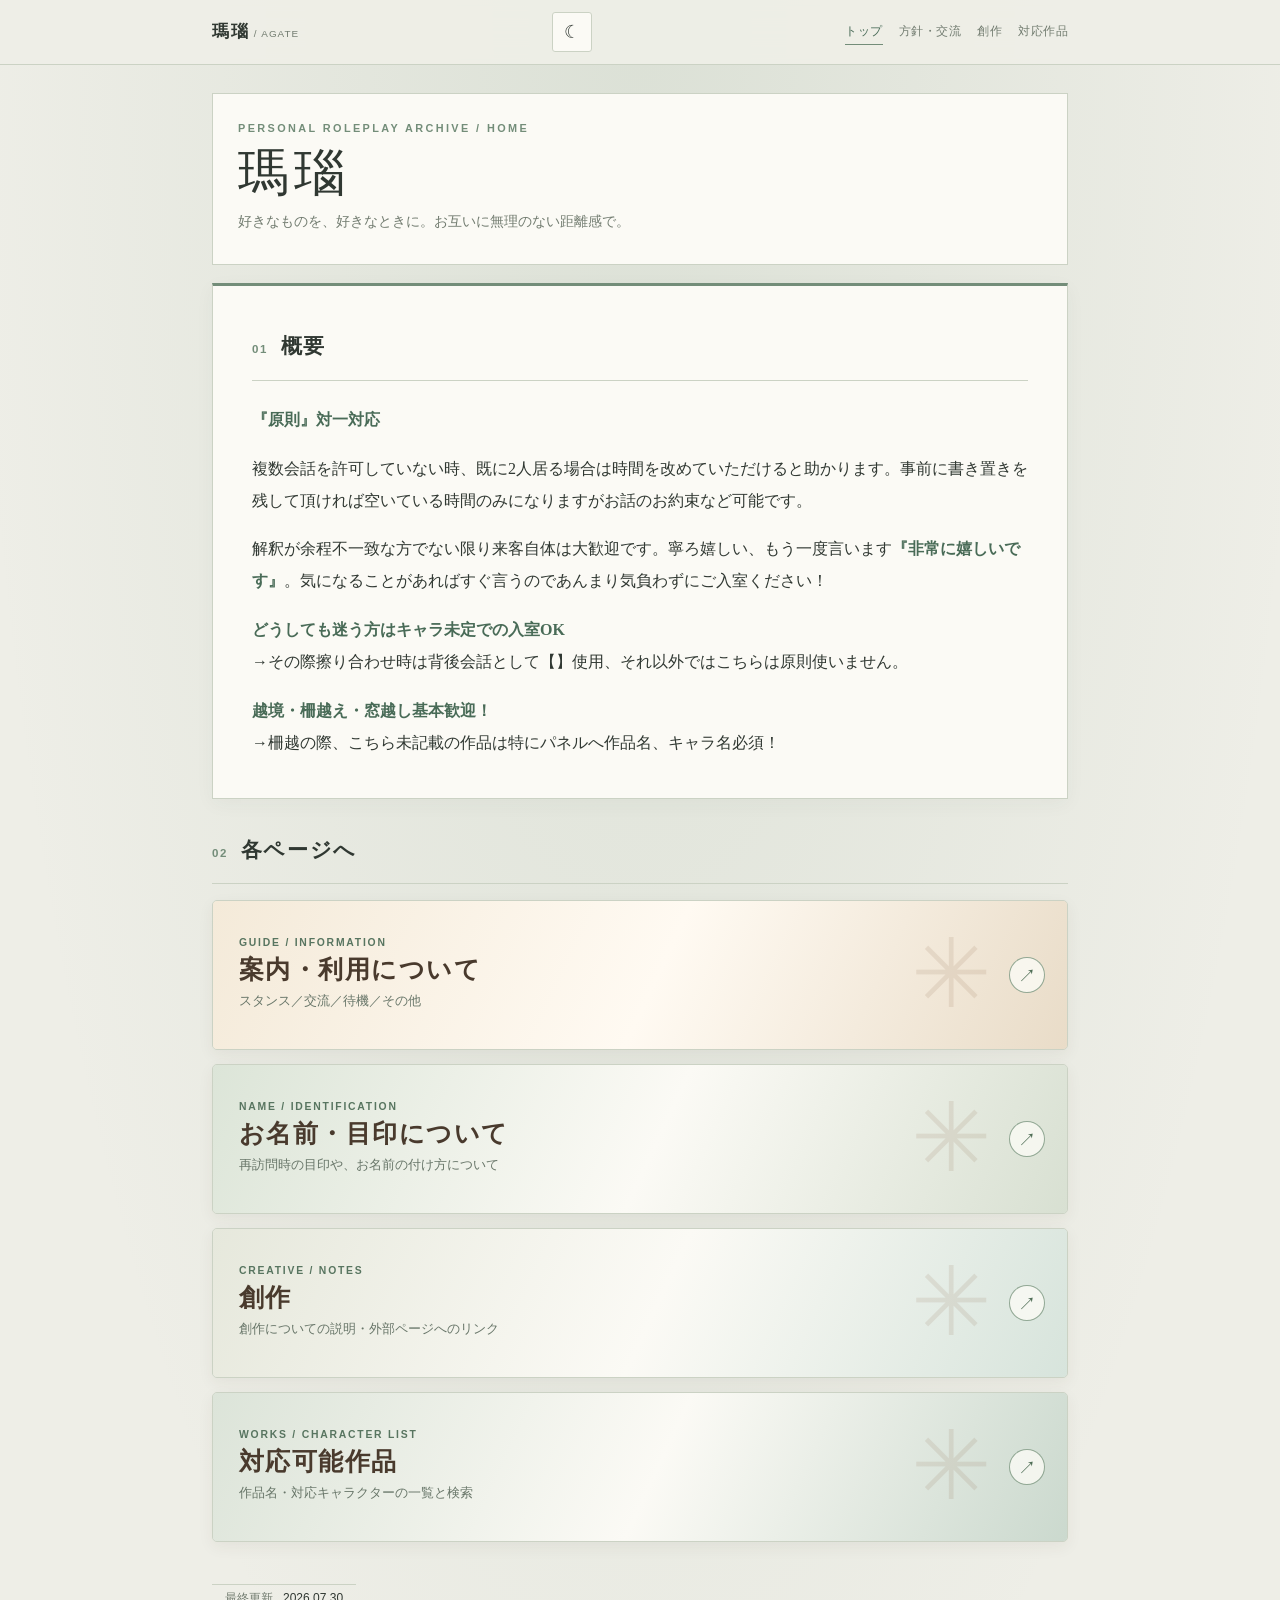
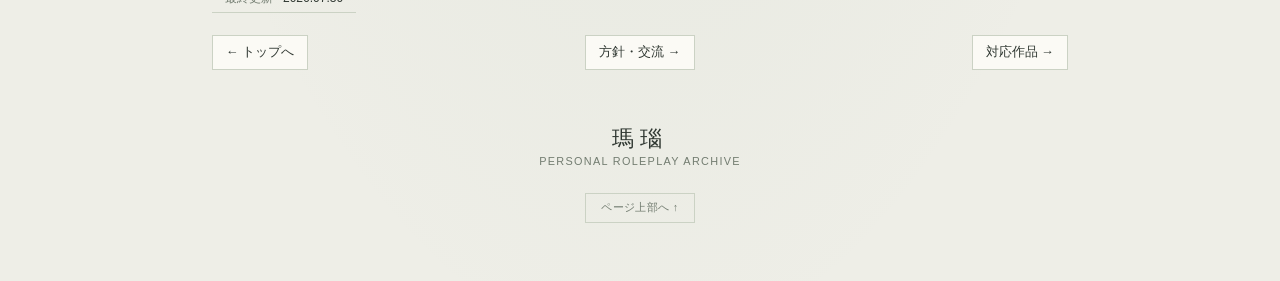
==== index.html @ eca24bc1 "Add files via upload" ====
<!doctype html>
<html lang="ja"><head><meta charset="utf-8"><meta name="viewport" content="width=device-width, initial-scale=1">
<meta name="theme-color" content="#f0eee6"><meta name="description" content="瑪瑙｜なりきり・交流案内">
<title>瑪瑙 / AGATE</title><link rel="stylesheet" href="style.css"></head>
<body><header class="site-header"><div class="header-inner">
<a class="brand" href="index.html">瑪瑙<span> / AGATE</span></a>
<div class="header-actions"><button class="menu-toggle" id="menuToggle" aria-expanded="false" aria-controls="siteNav">目次 ☰</button><button class="theme-toggle" id="themeToggle" aria-label="ダークモードに切り替え">☾</button></div>
<nav id="siteNav" class="site-nav" aria-label="サイト内目次"><a href="index.html" aria-current="page">トップ</a><a href="guide.html">方針・交流</a><a href="creative.html">創作</a><a href="works.html">対応作品</a></nav></div></header>
<main id="top"><div class="page-intro"><div class="page-kicker">PERSONAL ROLEPLAY ARCHIVE / HOME</div><h1>瑪瑙</h1><p>好きなものを、好きなときに。お互いに無理のない距離感で。</p></div>
<section class="content-section intro-card" id="about">
<div class="section-heading"><span class="section-no">01</span><h2>概要</h2></div>
<p><strong>『原則』対一対応</strong></p>
<p>複数会話を許可していない時、既に2人居る場合は時間を改めていただけると助かります。事前に書き置きを残して頂ければ空いている時間のみになりますがお話のお約束など可能です。</p>
<p>解釈が余程不一致な方でない限り来客自体は大歓迎です。寧ろ嬉しい、もう一度言います<strong>『非常に嬉しいです』</strong>。気になることがあればすぐ言うのであんまり気負わずにご入室ください！</p>
<p><strong>どうしても迷う方はキャラ未定での入室OK</strong><br/>→その際擦り合わせ時は背後会話として【】使用、それ以外ではこちらは原則使いません。</p>
<p><strong>越境・柵越え・窓越し基本歓迎！</strong><br/>→柵越の際、こちら未記載の作品は特にパネルへ作品名、キャラ名必須！</p>
</section><section class="banner-section" aria-labelledby="page-entries-title">
<div class="banner-section-heading"><span class="section-no">02</span><h2 id="page-entries-title">各ページへ</h2></div>
<div class="banner-grid">
<a class="page-banner banner-guide" href="guide.html"><span class="banner-copy"><span class="banner-kicker">GUIDE / INFORMATION</span><span class="banner-title">案内・利用について</span><span class="banner-description">スタンス／交流／待機／その他</span></span><span class="banner-arrow" aria-hidden="true">↗</span></a>
<a class="page-banner banner-name" href="guide.html#name-mark"><span class="banner-copy"><span class="banner-kicker">NAME / IDENTIFICATION</span><span class="banner-title">お名前・目印について</span><span class="banner-description">再訪問時の目印や、お名前の付け方について</span></span><span class="banner-arrow" aria-hidden="true">↗</span></a>
<a class="page-banner banner-creative" href="creative.html"><span class="banner-copy"><span class="banner-kicker">CREATIVE / NOTES</span><span class="banner-title">創作</span><span class="banner-description">創作についての説明・外部ページへのリンク</span></span><span class="banner-arrow" aria-hidden="true">↗</span></a>
<a class="page-banner banner-works" href="works.html"><span class="banner-copy"><span class="banner-kicker">WORKS / CHARACTER LIST</span><span class="banner-title">対応可能作品</span><span class="banner-description">作品名・対応キャラクターの一覧と検索</span></span><span class="banner-arrow" aria-hidden="true">↗</span></a>
</div>

</section>
<div class="meta-row home-updated"><span class="meta-label">最終更新</span><time datetime="2026-07-30" id="updatedDate">2026.07.30</time></div>
<div class="page-links"><a href="index.html">← トップへ</a><a href="guide.html">方針・交流 →</a><a href="works.html">対応作品 →</a></div>
<footer class="site-footer"><p class="footer-title">瑪瑙</p><p>PERSONAL ROLEPLAY ARCHIVE</p><a href="#top" class="back-top">ページ上部へ ↑</a></footer></main>
<button id="floatingTop" class="floating-top" aria-label="ページ上部へ戻る">↑</button><script src="script.js"></script></body></html>
---- style.css ----
/* 瑪瑙 / AGATE｜瑪瑙の縞模様をイメージしたセージグリーンと乳白色 */
 :root {
  color-scheme: light;
  --paper: #eeeee7;
  --surface: #fbfaf5;
  --surface-alt: #e2e6dc;
  --ink: #303832;
  --muted: #727c70;
  --line: #cbd2c4;
  --soft: #dce3d7;
  --accent: #738d79;
  --accent-strong: #496b57;
  --field-bg: #fffef9;
  --quote-bg: #e9ede4;
  --header-bg: rgba(238, 238, 231, .94);
  --shadow: 0 12px 34px rgba(56, 76, 59, .10);
  --max: 900px;
}
:root[data-theme="dark"] {
  color-scheme: dark;
  --paper: #202823;
  --surface: #29332c;
  --surface-alt: #344138;
  --ink: #edf0e8;
  --muted: #b5c1b2;
  --line: #4b5b4d;
  --soft: #39493b;
  --accent: #a8c1a8;
  --accent-strong: #c6dec5;
  --field-bg: #252f28;
  --quote-bg: #303d32;
  --header-bg: rgba(32, 40, 35, .95);
  --shadow: 0 12px 34px rgba(0, 0, 0, .25);
}
* { box-sizing: border-box; }
html { scroll-behavior: smooth; scroll-padding-top: 86px; }
body {
  margin: 0; color: var(--ink); background:
    radial-gradient(ellipse at 50% 0%, rgba(135, 164, 137, .18), transparent 42rem),
    var(--paper);
  font-family: "Yu Mincho", "Hiragino Mincho ProN", "Noto Serif JP", serif;
  line-height: 2; overflow-wrap: anywhere;
  transition: background-color .25s ease, color .25s ease;
}
a { color: inherit; }
::selection { background: var(--soft); color: var(--ink); }
.site-header {
  position: sticky; top: 0; z-index: 10;
  background: var(--header-bg); border-bottom: 1px solid var(--line);
  backdrop-filter: blur(14px);
}
.header-inner {
  max-width: var(--max); margin: 0 auto; padding: 12px 22px;
  display: flex; align-items: center; justify-content: space-between; gap: 16px;
}
.brand { font-family: -apple-system, BlinkMacSystemFont, "Yu Gothic", sans-serif; font-size: 1.05rem; font-weight: 800; text-decoration: none; letter-spacing: .12em; white-space: nowrap; }
.brand span { color: var(--muted); font-size: .62rem; font-weight: 500; letter-spacing: .1em; }
.header-actions { display: flex; align-items: center; gap: 8px; }
.menu-toggle, .theme-toggle {
  border: 1px solid var(--line); background: var(--surface); color: var(--ink);
  padding: 7px 11px; border-radius: 3px; font: 500 .85rem -apple-system, BlinkMacSystemFont, "Yu Gothic", sans-serif; cursor: pointer;
}
.theme-toggle { width: 40px; height: 40px; font-size: 1.15rem; }
.menu-toggle { display: none; }
.site-nav { display: flex; align-items: center; flex-wrap: wrap; gap: 4px 16px; }
.site-nav a { font: 500 .75rem -apple-system, BlinkMacSystemFont, "Yu Gothic", sans-serif; color: var(--muted); text-decoration: none; letter-spacing: .04em; padding: 4px 0; border-bottom: 1px solid transparent; }
.site-nav a:hover, .text-link:hover { color: var(--accent-strong); border-color: var(--accent); }
main { max-width: var(--max); margin: 0 auto; padding: 0 22px; }
.hero {
  position: relative; text-align: center; padding: 76px 26px 58px; margin: 20px 0 28px;
  border: 1px solid var(--line); background: radial-gradient(ellipse at 88% 20%, rgba(173, 198, 171, .22), transparent 32%), radial-gradient(ellipse at 92% 22%, transparent 0 18%, rgba(127, 157, 130, .10) 18.3% 18.8%, transparent 19.1% 24%, rgba(127, 157, 130, .08) 24.3% 24.8%, transparent 25.1%), var(--surface);
  box-shadow: var(--shadow);
}
.hero::before, .hero::after { content: "✳"; position: absolute; color: var(--accent); font-size: 1.1rem; opacity: .75; }
.hero::before { top: 17px; left: 19px; }
.hero::after { right: 19px; bottom: 16px; }
.hero-kicker { color: var(--accent); font: 600 .65rem -apple-system, BlinkMacSystemFont, sans-serif; letter-spacing: .27em; }
h1 { margin: 14px 0 2px; font-size: clamp(3.5rem, 13vw, 6rem); line-height: 1.2; font-weight: 500; letter-spacing: .24em; padding-left: .24em; }
.hero-subtitle { color: var(--muted); font-size: .83rem; letter-spacing: .1em; }
.hero-rule { width: 74px; height: 1px; background: var(--accent); margin: 26px auto; position: relative; }
.hero-rule::after { content: "◇"; position: absolute; left: 50%; top: 50%; transform: translate(-50%, -50%); background: var(--surface); padding: 0 7px; color: var(--accent); font-size: .8rem; }
.hero-note { font-size: .98rem; line-height: 2.1; }
.meta-row { display: inline-flex; gap: 10px; align-items: center; margin-top: 18px; padding: 5px 13px; border-top: 1px solid var(--line); border-bottom: 1px solid var(--line); font: .75rem -apple-system, BlinkMacSystemFont, sans-serif; }
.meta-label { color: var(--muted); }
.content-section {
  position: relative; background: var(--surface); border: 1px solid var(--line);
  padding: clamp(22px, 5vw, 39px); margin: 0 0 22px;
  box-shadow: 0 5px 18px rgba(56, 76, 59, .045);
  transition: background-color .25s ease, border-color .25s ease, box-shadow .25s ease;
}
.content-section:nth-of-type(even) { background: var(--surface); }
.content-section:hover { box-shadow: var(--shadow); }
.intro-card { border-top: 3px solid var(--accent); }
.section-heading { display: flex; align-items: baseline; gap: 13px; border-bottom: 1px solid var(--line); padding-bottom: 13px; margin-bottom: 23px; }
.section-no { color: var(--accent); font: 600 .72rem -apple-system, BlinkMacSystemFont, sans-serif; letter-spacing: .13em; }
h2 { margin: 0; font-size: 1.3rem; font-weight: 600; letter-spacing: .08em; }
p { margin: 0 0 1.05em; } p:last-child { margin-bottom: 0; }
strong { font-weight: 700; color: var(--accent-strong); }
.prose p { padding-left: 1em; border-left: 2px solid var(--soft); }
blockquote { margin: 22px 0 0; padding: 17px 20px; background: var(--quote-bg); border-left: 3px solid var(--accent); color: var(--muted); }
.text-link { text-underline-offset: 4px; text-decoration-thickness: 1px; }
.muted, .small-note { color: var(--muted); font-size: .88rem; }
.search-label { display: block; font: 700 .85rem -apple-system, BlinkMacSystemFont, "Yu Gothic", sans-serif; margin: 22px 0 7px; }
.search-controls { display: flex; gap: 8px; align-items: stretch; }
.search-input { min-width: 0; flex: 1; width: 100%; border: 1px solid var(--line); border-radius: 2px; background: var(--field-bg); color: var(--ink); padding: 13px 14px; font: 1rem -apple-system, BlinkMacSystemFont, "Yu Gothic", sans-serif; outline-offset: 3px; }
.search-input:focus { outline: 2px solid var(--accent); }
.clear-search { border: 1px solid var(--line); padding: 0 13px; background: var(--surface-alt); color: var(--ink); font: .85rem -apple-system, BlinkMacSystemFont, sans-serif; cursor: pointer; }
.clear-search[hidden] { display: none; }
.search-status { font: .76rem -apple-system, BlinkMacSystemFont, sans-serif; color: var(--muted); margin: 9px 0 15px; }
.works-list { display: grid; gap: 10px; }
.work { border: 1px solid var(--line); background: var(--field-bg); transition: border-color .2s ease, background-color .2s ease; }
.work[open] { border-color: var(--accent); }
.work summary { cursor: pointer; list-style: none; padding: 14px 16px; font: 650 .95rem -apple-system, BlinkMacSystemFont, "Yu Gothic", sans-serif; display: flex; justify-content: space-between; align-items: center; gap: 10px; }
.work summary::-webkit-details-marker { display: none; }
.work summary::before { content: "◇"; color: var(--accent); margin-right: 3px; font-size: .85rem; }
.work summary::after { content: "+"; color: var(--accent); font-weight: 400; font-size: 1.2rem; margin-left: auto; transition: transform .2s ease; }
.work[open] summary::after { content: "−"; }
.work > p { padding: 0 17px; margin: 0 0 14px; font-size: .9rem; animation: content-in .24s ease both; }
.work > p:first-of-type { padding-top: 8px; }
.work-count { color: var(--muted); font: 500 .7rem -apple-system, BlinkMacSystemFont, sans-serif; margin-left: auto; white-space: nowrap; }
.work[hidden] { display: none; }
.site-footer { text-align: center; padding: 44px 10px 58px; color: var(--muted); font: .68rem -apple-system, BlinkMacSystemFont, sans-serif; letter-spacing: .12em; }
.footer-title { color: var(--ink); font: 500 1.35rem "Yu Mincho", serif; letter-spacing: .28em; margin-bottom: 2px; }
.back-top { display: inline-block; margin-top: 15px; padding: 7px 15px; border: 1px solid var(--line); text-decoration: none; letter-spacing: .03em; }
.floating-top { position: fixed; right: max(16px, calc((100vw - 940px)/2)); bottom: 18px; z-index: 20; width: 45px; height: 45px; border: 1px solid var(--accent); border-radius: 50%; background: var(--surface); color: var(--accent-strong); box-shadow: var(--shadow); font-size: 1.2rem; cursor: pointer; opacity: 0; visibility: hidden; transform: translateY(8px); transition: opacity .2s ease, transform .2s ease, visibility .2s ease; }
.floating-top.visible { opacity: 1; visibility: visible; transform: translateY(0); }
/* JSが動作しているときだけフェード対象を隠し、失敗時に本文が消えないようにする */
html.js-enabled .reveal { opacity: 0; transform: translateY(10px); transition: opacity .55s ease, transform .55s ease; }
html.js-enabled .reveal.is-visible { opacity: 1; transform: translateY(0); }
@keyframes content-in { from { opacity: 0; transform: translateY(-3px); } to { opacity: 1; transform: translateY(0); } }
@media (max-width: 680px) {
  .header-inner { padding: 10px 13px; }
  .menu-toggle { display: block; }
  .site-nav { display: none; position: absolute; top: 100%; left: 0; right: 0; padding: 11px 15px 16px; background: var(--header-bg); border-bottom: 1px solid var(--line); box-shadow: var(--shadow); }
  .site-nav.open { display: grid; grid-template-columns: repeat(2, minmax(0,1fr)); }
  .site-nav a { padding: 8px 5px; }
  main { padding: 0 12px; }
  .hero { padding: 53px 14px 42px; margin: 12px 0 18px; }
  .hero-subtitle { font-size: .75rem; }
  .content-section { padding: 22px 17px; margin-bottom: 13px; }
  .section-heading { margin-bottom: 17px; }
  h2 { font-size: 1.15rem; }
  body { font-size: 15px; }
  .work summary { font-size: .88rem; padding: 13px 12px; }
  .work > p { padding-left: 13px; padding-right: 13px; }
}
@media (prefers-reduced-motion: reduce) {
  html { scroll-behavior: auto; }
  *, *::before, *::after { animation-duration: .01ms !important; animation-iteration-count: 1 !important; transition-duration: .01ms !important; }
  html.js-enabled .reveal { opacity: 1; transform: none; }
}


.page-intro { margin: 28px 0 18px; padding: 28px 25px; border: 1px solid var(--line); background: var(--surface); }
.page-kicker { color: var(--accent); font: 600 .68rem -apple-system, sans-serif; letter-spacing: .22em; }
.page-intro h1 { font-size: clamp(2rem, 7vw, 3.2rem); letter-spacing: .1em; padding: 0; margin: 8px 0 4px; text-align: left; }
.page-intro p { color: var(--muted); font-size: .9rem; margin: 0; }
.home-tiles { display:grid; grid-template-columns:repeat(2,minmax(0,1fr)); gap:12px; margin-bottom:24px; }
.home-tile { min-height:128px; padding:20px; display:flex; flex-direction:column; justify-content:space-between; border:1px solid var(--line); background:var(--surface); text-decoration:none; transition:transform .2s ease, border-color .2s ease, box-shadow .2s ease; }
.home-tile:hover { transform:translateY(-2px); border-color:var(--accent); box-shadow:var(--shadow); }
.tile-no { font: .68rem -apple-system, sans-serif; letter-spacing:.15em; color:var(--accent); }
.tile-title { font-size:1.05rem; font-weight:600; letter-spacing:.04em; }
.tile-arrow { align-self:flex-end; color:var(--accent); }
.page-links { display:flex; gap:10px; flex-wrap:wrap; justify-content:space-between; margin:22px 0 10px; }
.page-links a { border:1px solid var(--line); background:var(--surface); padding:8px 13px; text-decoration:none; font: .8rem -apple-system, sans-serif; }
.page-links a:hover { border-color:var(--accent); }
.site-nav a[aria-current="page"] { color:var(--accent-strong); border-color:var(--accent); }
@media(max-width:600px) { .home-tiles {grid-template-columns:1fr;} .home-tile {min-height:96px; flex-direction:row; align-items:center;} .tile-arrow {align-self:center;} }

/* トップページ：画像バナーで各ページへの入口を分かりやすく */
.banner-section { margin: 30px 0 24px; }
.banner-section-heading { display:flex; align-items:baseline; gap:13px; border-bottom:1px solid var(--line); padding:0 0 12px; margin-bottom:16px; }
.banner-grid { display:grid; grid-template-columns:1fr; gap:14px; }
.page-banner { position:relative; display:flex; align-items:center; min-height:150px; overflow:hidden; isolation:isolate; border:1px solid var(--line); border-radius:5px; background:var(--surface-alt); color:#493a2d; text-decoration:none; box-shadow:0 5px 16px rgba(76,56,34,.06); transition:transform .2s ease, box-shadow .2s ease, border-color .2s ease; }
.page-banner:hover, .page-banner:focus-visible { transform:translateY(-2px); border-color:var(--accent); box-shadow:var(--shadow); }
.page-banner:focus-visible { outline:3px solid var(--accent); outline-offset:3px; }
.page-banner::before { content:""; position:absolute; z-index:-2; inset:0; background:linear-gradient(115deg, #f4ead9, #fffaf2 52%, #e9dcc8); }
.page-banner::after { content:"✳"; position:absolute; right:76px; top:50%; transform:translateY(-50%); font-family:serif; font-size:clamp(3rem, 10vw, 6rem); color:rgba(137,104,69,.13); pointer-events:none; }
.banner-name::before { background:linear-gradient(115deg, #dce5d8, #fbfaf5 52%, #d8e0d2); }
.banner-creative::before { background:linear-gradient(115deg, #e6e8dc, #fbfaf5 52%, #d7e4dc); }
.banner-works::before { background:linear-gradient(115deg, #dce4d9, #fbfaf5 52%, #cbd9ce); }
.banner-shade { position:absolute; z-index:-1; inset:0; background:linear-gradient(90deg, rgba(251,250,245,.96) 0%, rgba(251,250,245,.9) 44%, rgba(251,250,245,.23) 100%); }
.banner-copy { display:flex; flex-direction:column; gap:3px; padding:22px 64px 22px 26px; max-width:78%; }
.banner-kicker { font:600 .65rem -apple-system, BlinkMacSystemFont, sans-serif; letter-spacing:.17em; color:#587560; }
.banner-title { font-size:clamp(1.12rem, 3vw, 1.55rem); font-weight:650; letter-spacing:.06em; line-height:1.5; }
.banner-description { font-size:.8rem; line-height:1.7; color:#687669; }
.banner-arrow { position:absolute; right:22px; top:50%; transform:translateY(-50%); width:36px; height:36px; display:grid; place-items:center; border:1px solid rgba(92,126,99,.65); border-radius:50%; color:#4f6e56; font-size:1.15rem; background:rgba(251,250,245,.82); }
.minor-page-link { display:flex; justify-content:space-between; gap:12px; align-items:center; margin-top:13px; padding:13px 15px; border-bottom:1px solid var(--line); color:var(--muted); text-decoration:none; font-size:.88rem; }
.minor-page-link:hover { color:var(--accent-strong); }
:root[data-theme="dark"] .page-banner { color:#edf0e8; }
:root[data-theme="dark"] .page-banner::before { background:linear-gradient(115deg, #354237, #29332c 52%, #3b4a3d); }
:root[data-theme="dark"] .page-banner::after { color:rgba(174,203,174,.14); }
:root[data-theme="dark"] .banner-kicker { color:#b8d1b7; }
:root[data-theme="dark"] .banner-description { color:#c0cdbd; }
:root[data-theme="dark"] .banner-arrow { color:#d1e2cf; background:rgba(43,40,35,.8); border-color:#6f9276; }
@media(max-width:600px) { .page-banner { min-height:132px; } .banner-copy { padding:18px 52px 18px 17px; max-width:94%; } .banner-kicker { font-size:.58rem; letter-spacing:.12em; } .banner-title { font-size:1.08rem; } .banner-description { font-size:.73rem; } .banner-arrow { right:12px; width:31px; height:31px; } }
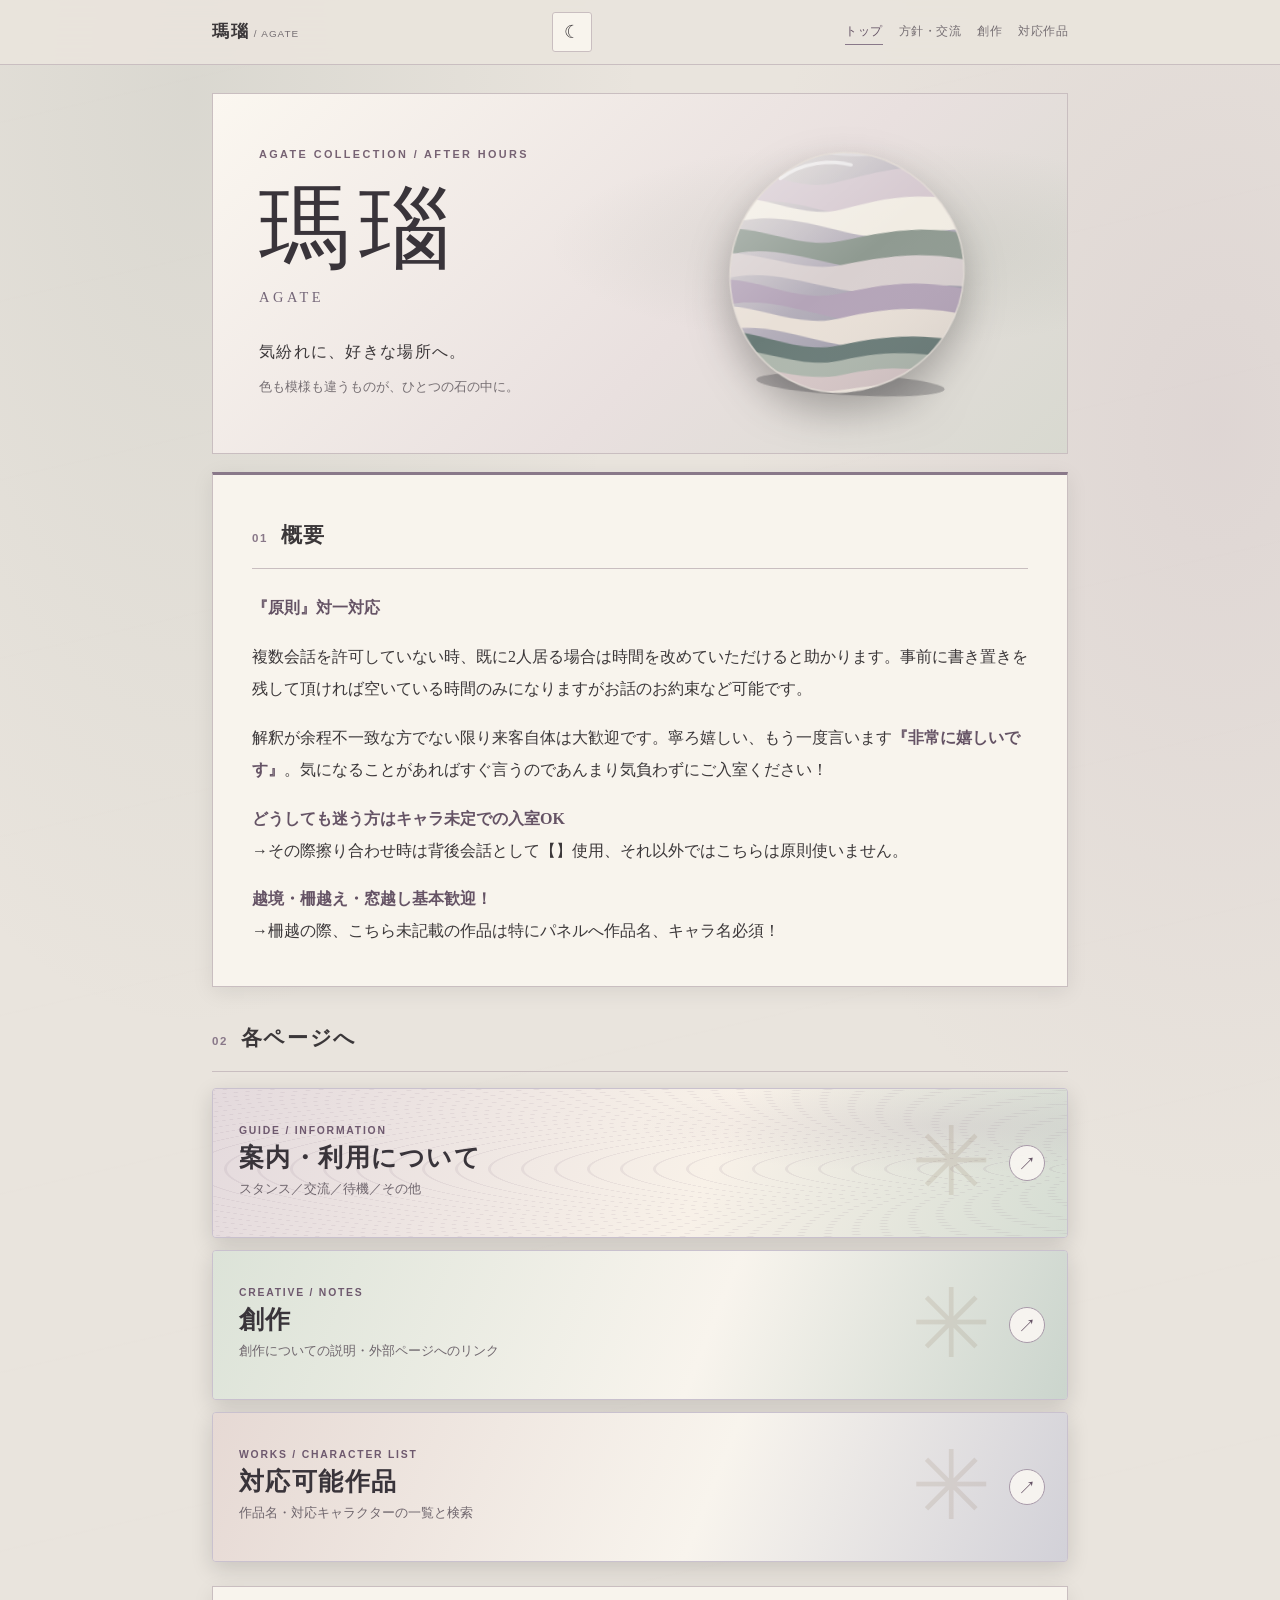
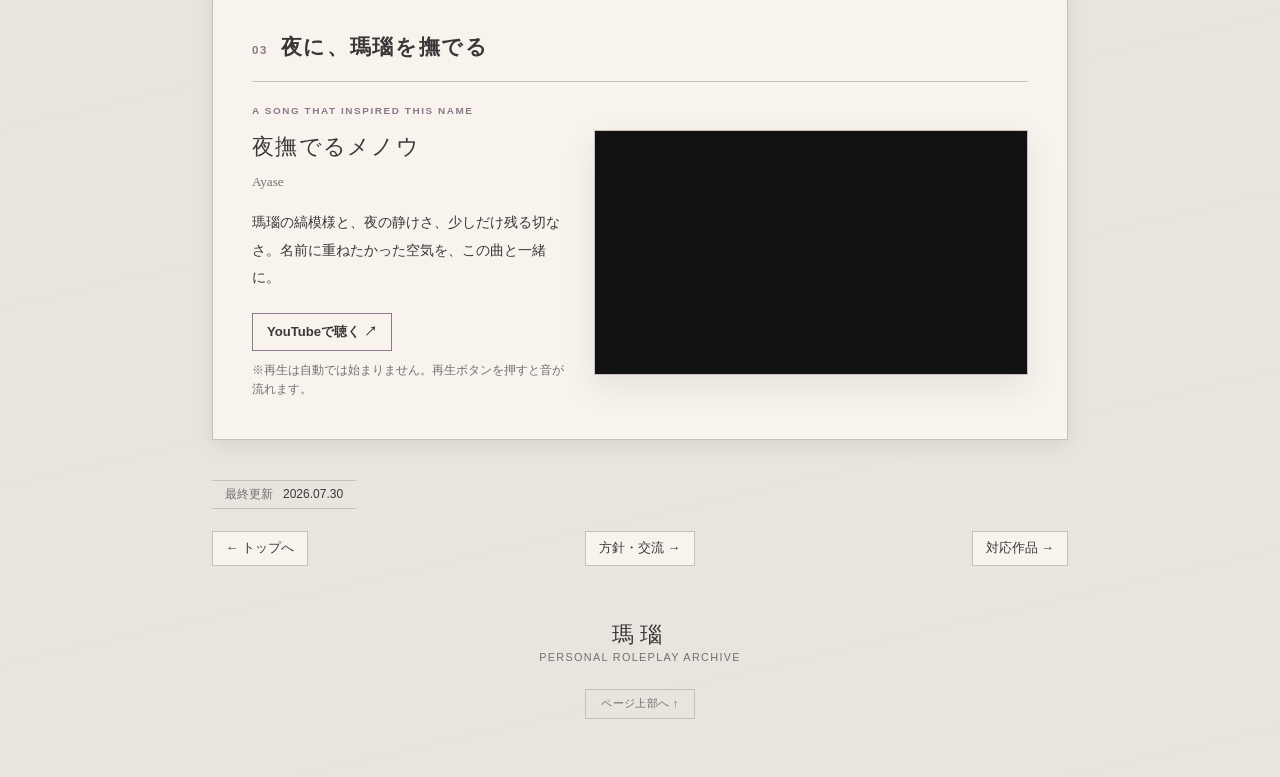
==== commit 5ce1dd1c: "Add files via upload" ====
--- a/index.html
+++ b/index.html
@@ -1,12 +1,12 @@
 <!doctype html>
 <html lang="ja"><head><meta charset="utf-8"><meta name="viewport" content="width=device-width, initial-scale=1">
-<meta name="theme-color" content="#f0eee6"><meta name="description" content="瑪瑙｜なりきり・交流案内">
+<meta name="theme-color" content="#171923"><meta name="description" content="瑪瑙｜なりきり・交流案内">
 <title>瑪瑙 / AGATE</title><link rel="stylesheet" href="style.css"></head>
 <body><header class="site-header"><div class="header-inner">
 <a class="brand" href="index.html">瑪瑙<span> / AGATE</span></a>
 <div class="header-actions"><button class="menu-toggle" id="menuToggle" aria-expanded="false" aria-controls="siteNav">目次 ☰</button><button class="theme-toggle" id="themeToggle" aria-label="ダークモードに切り替え">☾</button></div>
 <nav id="siteNav" class="site-nav" aria-label="サイト内目次"><a href="index.html" aria-current="page">トップ</a><a href="guide.html">方針・交流</a><a href="creative.html">創作</a><a href="works.html">対応作品</a></nav></div></header>
-<main id="top"><div class="page-intro"><div class="page-kicker">PERSONAL ROLEPLAY ARCHIVE / HOME</div><h1>瑪瑙</h1><p>好きなものを、好きなときに。お互いに無理のない距離感で。</p></div>
+<main id="top"><div class="page-intro home-hero"><div class="hero-copy"><div class="page-kicker">AGATE COLLECTION / AFTER HOURS</div><h1>瑪瑙</h1><p class="hero-subtitle">AGATE</p><p class="hero-tagline">気紛れに、好きな場所へ。</p><p class="hero-small">色も模様も違うものが、ひとつの石の中に。</p></div><img class="agate-specimen" src="agate-stone.svg" alt="乳白色、灰紫、くすんだ緑の縞が重なる瑪瑙のイラスト"></div>
 <section class="content-section intro-card" id="about">
 <div class="section-heading"><span class="section-no">01</span><h2>概要</h2></div>
 <p><strong>『原則』対一対応</strong></p>
@@ -18,12 +18,25 @@
 <div class="banner-section-heading"><span class="section-no">02</span><h2 id="page-entries-title">各ページへ</h2></div>
 <div class="banner-grid">
 <a class="page-banner banner-guide" href="guide.html"><span class="banner-copy"><span class="banner-kicker">GUIDE / INFORMATION</span><span class="banner-title">案内・利用について</span><span class="banner-description">スタンス／交流／待機／その他</span></span><span class="banner-arrow" aria-hidden="true">↗</span></a>
-<a class="page-banner banner-name" href="guide.html#name-mark"><span class="banner-copy"><span class="banner-kicker">NAME / IDENTIFICATION</span><span class="banner-title">お名前・目印について</span><span class="banner-description">再訪問時の目印や、お名前の付け方について</span></span><span class="banner-arrow" aria-hidden="true">↗</span></a>
 <a class="page-banner banner-creative" href="creative.html"><span class="banner-copy"><span class="banner-kicker">CREATIVE / NOTES</span><span class="banner-title">創作</span><span class="banner-description">創作についての説明・外部ページへのリンク</span></span><span class="banner-arrow" aria-hidden="true">↗</span></a>
 <a class="page-banner banner-works" href="works.html"><span class="banner-copy"><span class="banner-kicker">WORKS / CHARACTER LIST</span><span class="banner-title">対応可能作品</span><span class="banner-description">作品名・対応キャラクターの一覧と検索</span></span><span class="banner-arrow" aria-hidden="true">↗</span></a>
 </div>
 
 </section>
+<section class="content-section music-section" aria-labelledby="music-title">
+  <div class="section-heading"><span class="section-no">03</span><h2 id="music-title">夜に、瑪瑙を撫でる</h2></div>
+  <div class="music-layout">
+    <div class="music-note">
+      <p class="music-eyebrow">A SONG THAT INSPIRED THIS NAME</p>
+      <h3>夜撫でるメノウ</h3>
+      <p>Ayase</p>
+      <p class="music-description">瑪瑙の縞模様と、夜の静けさ、少しだけ残る切なさ。名前に重ねたかった空気を、この曲と一緒に。</p>
+      <a class="music-link" href="https://www.youtube.com/watch?v=ZLBUxmIWTa0" target="_blank" rel="noopener noreferrer">YouTubeで聴く ↗</a>
+      <p class="small-note">※再生は自動では始まりません。再生ボタンを押すと音が流れます。</p>
+    </div>
+    <div class="music-player"><iframe src="https://www.youtube-nocookie.com/embed/ZLBUxmIWTa0?rel=0" title="Ayase『夜撫でるメノウ』公式ミュージックビデオ" loading="lazy" referrerpolicy="strict-origin-when-cross-origin" allow="accelerometer; autoplay; clipboard-write; encrypted-media; gyroscope; picture-in-picture; web-share" allowfullscreen></iframe></div>
+  </div>
+</section>
 <div class="meta-row home-updated"><span class="meta-label">最終更新</span><time datetime="2026-07-30" id="updatedDate">2026.07.30</time></div>
 <div class="page-links"><a href="index.html">← トップへ</a><a href="guide.html">方針・交流 →</a><a href="works.html">対応作品 →</a></div>
 <footer class="site-footer"><p class="footer-title">瑪瑙</p><p>PERSONAL ROLEPLAY ARCHIVE</p><a href="#top" class="back-top">ページ上部へ ↑</a></footer></main>
--- a/style.css
+++ b/style.css
@@ -1,42 +1,42 @@
-/* 瑪瑙 / AGATE｜瑪瑙の縞模様をイメージしたセージグリーンと乳白色 */
+/* 瑪瑙 / AGATE｜乳白・灰褐色・淡い苔色の縞を重ねた天然メノウのイメージ */
  :root {
   color-scheme: light;
-  --paper: #eeeee7;
-  --surface: #fbfaf5;
-  --surface-alt: #e2e6dc;
-  --ink: #303832;
-  --muted: #727c70;
-  --line: #cbd2c4;
-  --soft: #dce3d7;
-  --accent: #738d79;
-  --accent-strong: #496b57;
-  --field-bg: #fffef9;
-  --quote-bg: #e9ede4;
-  --header-bg: rgba(238, 238, 231, .94);
-  --shadow: 0 12px 34px rgba(56, 76, 59, .10);
+  --paper: #f0ece5;
+  --surface: #fbf8f2;
+  --surface-alt: #e5ded3;
+  --ink: #403b35;
+  --muted: #81786e;
+  --line: #d3c8ba;
+  --soft: #e7ddd0;
+  --accent: #9b8067;
+  --accent-strong: #725640;
+  --field-bg: #fffdf8;
+  --quote-bg: #eee6dc;
+  --header-bg: rgba(240, 236, 229, .94);
+  --shadow: 0 12px 34px rgba(92, 72, 52, .10);
   --max: 900px;
 }
 :root[data-theme="dark"] {
   color-scheme: dark;
-  --paper: #202823;
-  --surface: #29332c;
-  --surface-alt: #344138;
-  --ink: #edf0e8;
-  --muted: #b5c1b2;
-  --line: #4b5b4d;
-  --soft: #39493b;
-  --accent: #a8c1a8;
-  --accent-strong: #c6dec5;
-  --field-bg: #252f28;
-  --quote-bg: #303d32;
-  --header-bg: rgba(32, 40, 35, .95);
+  --paper: #282522;
+  --surface: #332f2b;
+  --surface-alt: #443a32;
+  --ink: #f1ece4;
+  --muted: #c3b7a8;
+  --line: #5c5146;
+  --soft: #514438;
+  --accent: #c6a98a;
+  --accent-strong: #e3c5a4;
+  --field-bg: #2c2925;
+  --quote-bg: #3b332c;
+  --header-bg: rgba(40, 37, 34, .95);
   --shadow: 0 12px 34px rgba(0, 0, 0, .25);
 }
 * { box-sizing: border-box; }
 html { scroll-behavior: smooth; scroll-padding-top: 86px; }
 body {
   margin: 0; color: var(--ink); background:
-    radial-gradient(ellipse at 50% 0%, rgba(135, 164, 137, .18), transparent 42rem),
+    radial-gradient(ellipse at 50% 0%, rgba(173, 143, 112, .18), transparent 42rem),
     var(--paper);
   font-family: "Yu Mincho", "Hiragino Mincho ProN", "Noto Serif JP", serif;
   line-height: 2; overflow-wrap: anywhere;
@@ -68,7 +68,7 @@
 main { max-width: var(--max); margin: 0 auto; padding: 0 22px; }
 .hero {
   position: relative; text-align: center; padding: 76px 26px 58px; margin: 20px 0 28px;
-  border: 1px solid var(--line); background: radial-gradient(ellipse at 88% 20%, rgba(173, 198, 171, .22), transparent 32%), radial-gradient(ellipse at 92% 22%, transparent 0 18%, rgba(127, 157, 130, .10) 18.3% 18.8%, transparent 19.1% 24%, rgba(127, 157, 130, .08) 24.3% 24.8%, transparent 25.1%), var(--surface);
+  border: 1px solid var(--line); background: radial-gradient(ellipse at 88% 20%, rgba(201, 177, 146, .22), transparent 32%), radial-gradient(ellipse at 92% 22%, transparent 0 18%, rgba(147, 119, 92, .10) 18.3% 18.8%, transparent 19.1% 24%, rgba(147, 119, 92, .08) 24.3% 24.8%, transparent 25.1%), var(--surface);
   box-shadow: var(--shadow);
 }
 .hero::before, .hero::after { content: "✳"; position: absolute; color: var(--accent); font-size: 1.1rem; opacity: .75; }
@@ -85,7 +85,7 @@
 .content-section {
   position: relative; background: var(--surface); border: 1px solid var(--line);
   padding: clamp(22px, 5vw, 39px); margin: 0 0 22px;
-  box-shadow: 0 5px 18px rgba(56, 76, 59, .045);
+  box-shadow: 0 5px 18px rgba(92, 72, 52, .045);
   transition: background-color .25s ease, border-color .25s ease, box-shadow .25s ease;
 }
 .content-section:nth-of-type(even) { background: var(--surface); }
@@ -174,23 +174,253 @@
 .page-banner { position:relative; display:flex; align-items:center; min-height:150px; overflow:hidden; isolation:isolate; border:1px solid var(--line); border-radius:5px; background:var(--surface-alt); color:#493a2d; text-decoration:none; box-shadow:0 5px 16px rgba(76,56,34,.06); transition:transform .2s ease, box-shadow .2s ease, border-color .2s ease; }
 .page-banner:hover, .page-banner:focus-visible { transform:translateY(-2px); border-color:var(--accent); box-shadow:var(--shadow); }
 .page-banner:focus-visible { outline:3px solid var(--accent); outline-offset:3px; }
-.page-banner::before { content:""; position:absolute; z-index:-2; inset:0; background:linear-gradient(115deg, #f4ead9, #fffaf2 52%, #e9dcc8); }
-.page-banner::after { content:"✳"; position:absolute; right:76px; top:50%; transform:translateY(-50%); font-family:serif; font-size:clamp(3rem, 10vw, 6rem); color:rgba(137,104,69,.13); pointer-events:none; }
-.banner-name::before { background:linear-gradient(115deg, #dce5d8, #fbfaf5 52%, #d8e0d2); }
-.banner-creative::before { background:linear-gradient(115deg, #e6e8dc, #fbfaf5 52%, #d7e4dc); }
-.banner-works::before { background:linear-gradient(115deg, #dce4d9, #fbfaf5 52%, #cbd9ce); }
-.banner-shade { position:absolute; z-index:-1; inset:0; background:linear-gradient(90deg, rgba(251,250,245,.96) 0%, rgba(251,250,245,.9) 44%, rgba(251,250,245,.23) 100%); }
+.page-banner::before { content:""; position:absolute; z-index:-2; inset:0; background:linear-gradient(115deg, #e5d5c1, #fffaf2 46%, #d8c6b1 74%, #e9e0d4); }
+.page-banner::after { content:"✳"; position:absolute; right:76px; top:50%; transform:translateY(-50%); font-family:serif; font-size:clamp(3rem, 10vw, 6rem); color:rgba(126,91,63,.13); pointer-events:none; }
+.banner-name::before { background:linear-gradient(115deg, #d9d0c4, #fbf8f2 46%, #d3c4b4 74%, #e7ded1); }
+.banner-creative::before { background:linear-gradient(115deg, #e6dcd0, #fbf8f2 46%, #c9c3b7 74%, #e5d8c8); }
+.banner-works::before { background:linear-gradient(115deg, #d8c9b8, #fbf8f2 46%, #c7c1b6 74%, #d7d0c4); }
+.banner-shade { position:absolute; z-index:-1; inset:0; background:linear-gradient(90deg, rgba(251,248,242,.96) 0%, rgba(251,248,242,.9) 44%, rgba(251,248,242,.23) 100%); }
 .banner-copy { display:flex; flex-direction:column; gap:3px; padding:22px 64px 22px 26px; max-width:78%; }
-.banner-kicker { font:600 .65rem -apple-system, BlinkMacSystemFont, sans-serif; letter-spacing:.17em; color:#587560; }
+.banner-kicker { font:600 .65rem -apple-system, BlinkMacSystemFont, sans-serif; letter-spacing:.17em; color:#80664e; }
 .banner-title { font-size:clamp(1.12rem, 3vw, 1.55rem); font-weight:650; letter-spacing:.06em; line-height:1.5; }
-.banner-description { font-size:.8rem; line-height:1.7; color:#687669; }
-.banner-arrow { position:absolute; right:22px; top:50%; transform:translateY(-50%); width:36px; height:36px; display:grid; place-items:center; border:1px solid rgba(92,126,99,.65); border-radius:50%; color:#4f6e56; font-size:1.15rem; background:rgba(251,250,245,.82); }
+.banner-description { font-size:.8rem; line-height:1.7; color:#766d63; }
+.banner-arrow { position:absolute; right:22px; top:50%; transform:translateY(-50%); width:36px; height:36px; display:grid; place-items:center; border:1px solid rgba(151,119,88,.65); border-radius:50%; color:#765b43; font-size:1.15rem; background:rgba(251,250,245,.82); }
 .minor-page-link { display:flex; justify-content:space-between; gap:12px; align-items:center; margin-top:13px; padding:13px 15px; border-bottom:1px solid var(--line); color:var(--muted); text-decoration:none; font-size:.88rem; }
 .minor-page-link:hover { color:var(--accent-strong); }
 :root[data-theme="dark"] .page-banner { color:#edf0e8; }
 :root[data-theme="dark"] .page-banner::before { background:linear-gradient(115deg, #354237, #29332c 52%, #3b4a3d); }
-:root[data-theme="dark"] .page-banner::after { color:rgba(174,203,174,.14); }
-:root[data-theme="dark"] .banner-kicker { color:#b8d1b7; }
-:root[data-theme="dark"] .banner-description { color:#c0cdbd; }
-:root[data-theme="dark"] .banner-arrow { color:#d1e2cf; background:rgba(43,40,35,.8); border-color:#6f9276; }
+:root[data-theme="dark"] .page-banner::after { color:rgba(216,188,157,.14); }
+:root[data-theme="dark"] .banner-kicker { color:#e0c7ab; }
+:root[data-theme="dark"] .banner-description { color:#d0c3b4; }
+:root[data-theme="dark"] .banner-arrow { color:#e3cbb2; background:rgba(43,40,35,.8); border-color:#8d7057; }
 @media(max-width:600px) { .page-banner { min-height:132px; } .banner-copy { padding:18px 52px 18px 17px; max-width:94%; } .banner-kicker { font-size:.58rem; letter-spacing:.12em; } .banner-title { font-size:1.08rem; } .banner-description { font-size:.73rem; } .banner-arrow { right:12px; width:31px; height:31px; } }
+
+/* 瑪瑙 / AGATE — 夜の余韻と天然瑪瑙の縞模様を重ねたテーマ */
+:root {
+  color-scheme: dark;
+  --paper: #171923;
+  --surface: #20222d;
+  --surface-alt: #292b37;
+  --ink: #eee8e2;
+  --muted: #b0adba;
+  --line: #444451;
+  --soft: #3b3948;
+  --accent: #b9a2b4;
+  --accent-strong: #d8c1d0;
+  --field-bg: #1c1e28;
+  --quote-bg: #292733;
+  --header-bg: rgba(23, 25, 35, .93);
+  --shadow: 0 14px 38px rgba(0, 0, 0, .24);
+}
+:root[data-theme="dark"] {
+  color-scheme: dark;
+  --paper: #171923;
+  --surface: #20222d;
+  --surface-alt: #292b37;
+  --ink: #eee8e2;
+  --muted: #b0adba;
+  --line: #444451;
+  --soft: #3b3948;
+  --accent: #b9a2b4;
+  --accent-strong: #d8c1d0;
+  --field-bg: #1c1e28;
+  --quote-bg: #292733;
+  --header-bg: rgba(23, 25, 35, .93);
+  --shadow: 0 14px 38px rgba(0, 0, 0, .24);
+}
+:root[data-theme="light"] {
+  color-scheme: light;
+  --paper: #e9e6e5;
+  --surface: #f6f2ef;
+  --surface-alt: #ddd8dc;
+  --ink: #393641;
+  --muted: #77727f;
+  --line: #c9c1c9;
+  --soft: #e0d7df;
+  --accent: #826b83;
+  --accent-strong: #65516a;
+  --field-bg: #fffdfb;
+  --quote-bg: #eee7ed;
+  --header-bg: rgba(233, 230, 229, .94);
+  --shadow: 0 12px 34px rgba(54, 44, 63, .10);
+}
+body {
+  background:
+    radial-gradient(ellipse at 50% -8%, rgba(126, 113, 148, .23), transparent 34rem),
+    radial-gradient(ellipse at 95% 35%, rgba(129, 91, 109, .09), transparent 27rem),
+    var(--paper);
+}
+.hero {
+  background:
+    radial-gradient(ellipse at 80% 22%, rgba(183, 157, 181, .13), transparent 30%),
+    radial-gradient(ellipse at 92% 22%, transparent 0 17%, rgba(183, 157, 181, .12) 17.3% 17.7%, transparent 18% 23%, rgba(183, 157, 181, .09) 23.3% 23.7%, transparent 24% 30%, rgba(183, 157, 181, .06) 30.3% 30.7%, transparent 31%),
+    linear-gradient(135deg, var(--surface), #242430 60%, var(--surface));
+}
+.hero::before, .hero::after { content: "✧"; color: var(--accent); opacity: .65; }
+.content-section { box-shadow: 0 5px 20px rgba(0, 0, 0, .08); }
+.page-intro {
+  background:
+    radial-gradient(ellipse at 90% 20%, rgba(183, 157, 181, .13), transparent 28%),
+    repeating-radial-gradient(ellipse at 110% 50%, transparent 0 28px, rgba(183, 157, 181, .055) 29px 31px, transparent 32px 47px),
+    var(--surface);
+}
+.banner-section-heading { border-color: var(--line); }
+.page-banner { color: #eee8e2; background: #292b37; border-color: #4b4858; box-shadow: 0 7px 22px rgba(0,0,0,.14); }
+.page-banner::before {
+  background:
+    radial-gradient(ellipse at 85% 15%, rgba(197, 169, 194, .19), transparent 31%),
+    repeating-radial-gradient(ellipse at 105% 45%, transparent 0 22px, rgba(196, 174, 197, .12) 23px 25px, transparent 26px 39px),
+    linear-gradient(110deg, #252733, #30303e 54%, #292a37);
+}
+.banner-guide::before { background-color: #292b37; }
+.banner-creative::before {
+  background:
+    radial-gradient(ellipse at 90% 20%, rgba(170, 145, 169, .20), transparent 30%),
+    repeating-radial-gradient(ellipse at 110% 55%, transparent 0 24px, rgba(190, 168, 189, .12) 25px 27px, transparent 28px 43px),
+    linear-gradient(110deg, #272632, #302d3b 58%, #292a37);
+}
+.banner-works::before {
+  background:
+    radial-gradient(ellipse at 85% 18%, rgba(163, 172, 185, .16), transparent 32%),
+    repeating-radial-gradient(ellipse at 105% 45%, transparent 0 20px, rgba(167, 177, 192, .12) 21px 23px, transparent 24px 38px),
+    linear-gradient(110deg, #252933, #30313d 58%, #282a35);
+}
+.banner-shade { background: linear-gradient(90deg, rgba(32,34,45,.97) 0%, rgba(32,34,45,.91) 48%, rgba(32,34,45,.28) 100%); }
+.banner-kicker { color: #c4afc3; }
+.banner-title { color: #f0e8e7; }
+.banner-description { color: #c0bac5; }
+.banner-arrow { border-color: rgba(194, 169, 192, .55); color: #e0c9dd; background: rgba(30, 31, 43, .84); }
+:root[data-theme="light"] .page-banner { color: #393641; background: #e1dce2; border-color: #c9c1ce; }
+:root[data-theme="light"] .page-banner::before {
+  background:
+    radial-gradient(ellipse at 85% 15%, rgba(167, 139, 166, .18), transparent 31%),
+    repeating-radial-gradient(ellipse at 105% 45%, transparent 0 22px, rgba(127, 102, 132, .12) 23px 25px, transparent 26px 39px),
+    linear-gradient(110deg, #e5dfe5, #f7f1f1 54%, #d8d3df);
+}
+:root[data-theme="light"] .banner-shade { background: linear-gradient(90deg, rgba(246,242,239,.97) 0%, rgba(246,242,239,.91) 48%, rgba(246,242,239,.26) 100%); }
+:root[data-theme="light"] .banner-kicker { color: #715b78; }
+:root[data-theme="light"] .banner-title { color: #393641; }
+:root[data-theme="light"] .banner-description { color: #6e6874; }
+:root[data-theme="light"] .banner-arrow { border-color: rgba(127, 102, 132, .55); color: #65516a; background: rgba(250,247,246,.86); }
+:root[data-theme="light"] .hero { background: radial-gradient(ellipse at 88% 20%, rgba(174, 148, 174, .20), transparent 32%), repeating-radial-gradient(ellipse at 110% 35%, transparent 0 23px, rgba(130, 107, 131, .07) 24px 26px, transparent 27px 41px), var(--surface); }
+@media (prefers-reduced-motion: reduce) {
+  body { transition: none; }
+}
+
+/* Real agate + after-hours mood: banded mineral colors, not merely a dark theme. */
+:root {
+  --paper: #171a22;
+  --surface: #22252d;
+  --surface-alt: #2b3037;
+  --ink: #f0ebe4;
+  --muted: #b8b2b2;
+  --line: #4b4a50;
+  --soft: #41434a;
+  --accent: #b7a4b4;
+  --accent-strong: #e0ceda;
+  --field-bg: #1c1f27;
+  --quote-bg: #2b2932;
+  --header-bg: rgba(23, 26, 34, .94);
+  --shadow: 0 14px 38px rgba(0, 0, 0, .25);
+}
+:root[data-theme="light"] {
+  --paper: #e9e4dd;
+  --surface: #f8f4ed;
+  --surface-alt: #e0d8d0;
+  --ink: #3b3739;
+  --muted: #756e72;
+  --line: #c9bec0;
+  --soft: #d9ced4;
+  --accent: #897889;
+  --accent-strong: #655365;
+  --field-bg: #fffdf8;
+  --quote-bg: #eee6e9;
+  --header-bg: rgba(233, 228, 221, .95);
+  --shadow: 0 12px 32px rgba(67, 51, 61, .10);
+}
+body {
+  background:
+    radial-gradient(ellipse at 15% 4%, rgba(116, 133, 123, .13), transparent 28rem),
+    radial-gradient(ellipse at 95% 18%, rgba(161, 132, 157, .15), transparent 30rem),
+    repeating-linear-gradient(167deg, transparent 0 118px, rgba(208, 194, 190, .025) 119px 120px, transparent 121px 174px),
+    var(--paper);
+}
+.home-hero {
+  display: grid;
+  grid-template-columns: minmax(0, 1.1fr) minmax(190px, .9fr);
+  align-items: center;
+  gap: 14px;
+  min-height: 300px;
+  padding: clamp(24px, 5vw, 46px);
+  overflow: hidden;
+  position: relative;
+  background:
+    radial-gradient(ellipse at 72% 45%, rgba(156, 143, 158, .18), transparent 38%),
+    linear-gradient(135deg, var(--surface) 0%, #292b35 58%, #323039 100%);
+  border-color: #57525d;
+}
+:root[data-theme="light"] .home-hero {
+  background:
+    radial-gradient(ellipse at 78% 42%, rgba(148, 161, 145, .22), transparent 35%),
+    linear-gradient(135deg, #fbf7f0 0%, #e9e0df 58%, #d8d9d0 100%);
+  border-color: var(--line);
+}
+.home-hero .hero-copy { position: relative; z-index: 1; }
+.home-hero .page-kicker { color: #c0aebf; }
+:root[data-theme="light"] .home-hero .page-kicker { color: #766273; }
+.home-hero h1 { color: #f4eee8; margin: 14px 0 0; font-size: clamp(3.3rem, 10vw, 5.7rem); }
+:root[data-theme="light"] .home-hero h1 { color: #39343a; }
+.home-hero .hero-subtitle { color: #d1c2d1; letter-spacing: .25em; }
+:root[data-theme="light"] .home-hero .hero-subtitle { color: #746678; }
+.home-hero .hero-tagline { margin-top: 24px; color: var(--ink); font-size: 1rem; letter-spacing: .08em; }
+.home-hero .hero-small { margin-top: 8px; color: var(--muted); font-size: .8rem; line-height: 1.8; }
+.agate-specimen { display: block; width: min(100%, 300px); justify-self: center; filter: drop-shadow(0 18px 20px rgba(0,0,0,.28)); transform: rotate(3deg); }
+.banner-grid { gap: 12px; }
+.page-banner { border-radius: 4px; }
+.page-banner::before { background:
+  radial-gradient(ellipse at 86% 25%, rgba(174, 153, 172, .18), transparent 30%),
+  repeating-radial-gradient(ellipse at 112% 54%, transparent 0 18px, rgba(201, 183, 198, .12) 19px 21px, transparent 22px 33px),
+  linear-gradient(112deg, #292b34, #34323d 58%, #303b38); }
+.banner-creative::before { background:
+  radial-gradient(ellipse at 84% 20%, rgba(151, 166, 150, .20), transparent 32%),
+  repeating-radial-gradient(ellipse at 110% 52%, transparent 0 20px, rgba(186, 198, 183, .12) 21px 23px, transparent 24px 37px),
+  linear-gradient(112deg, #292f2f, #343b38 60%, #32303a); }
+.banner-works::before { background:
+  radial-gradient(ellipse at 84% 20%, rgba(191, 174, 163, .19), transparent 32%),
+  repeating-radial-gradient(ellipse at 110% 52%, transparent 0 20px, rgba(212, 194, 181, .12) 21px 23px, transparent 24px 37px),
+  linear-gradient(112deg, #343036, #3b343b 60%, #30333b); }
+.banner-kicker { color: #c8b5c8; }
+.banner-title { color: #f2ece6; }
+.banner-description { color: #d0c6c9; }
+.banner-arrow { color: #eadbe8; border-color: #a898aa; background: rgba(28, 29, 37, .86); }
+:root[data-theme="light"] .page-banner { color: #39343a; }
+:root[data-theme="light"] .page-banner::before { background:
+  radial-gradient(ellipse at 86% 25%, rgba(174, 153, 172, .19), transparent 30%),
+  repeating-radial-gradient(ellipse at 112% 54%, transparent 0 18px, rgba(148, 128, 146, .13) 19px 21px, transparent 22px 33px),
+  linear-gradient(112deg, #e4dadd, #f8f1e8 58%, #d5ddd3); }
+:root[data-theme="light"] .banner-creative::before { background: linear-gradient(112deg, #dce3d8, #f8f4ed 58%, #cbd5cd); }
+:root[data-theme="light"] .banner-works::before { background: linear-gradient(112deg, #e6d9d4, #f8f4ed 58%, #d2d1d8); }
+:root[data-theme="light"] .banner-kicker { color: #6e596e; }
+:root[data-theme="light"] .banner-title { color: #39343a; }
+:root[data-theme="light"] .banner-description { color: #6f666d; }
+:root[data-theme="light"] .banner-arrow { color: #655365; border-color: #a89aa9; background: rgba(250,247,242,.9); }
+.music-section { margin-top: 22px; }
+.music-layout { display: grid; grid-template-columns: minmax(0, .85fr) minmax(0, 1.15fr); gap: 22px; align-items: center; }
+.music-eyebrow { color: var(--accent); font: 600 .62rem -apple-system, BlinkMacSystemFont, sans-serif; letter-spacing: .16em; }
+.music-note h3 { font-size: 1.35rem; font-weight: 500; margin: 5px 0 0; letter-spacing: .06em; }
+.music-note h3 + p { color: var(--muted); font-size: .82rem; margin: 0 0 14px; }
+.music-description { font-size: .9rem; line-height: 1.9; }
+.music-link { display: inline-block; padding: 9px 14px; margin: 6px 0 10px; border: 1px solid var(--accent); color: var(--ink); text-decoration: none; font: 600 .82rem -apple-system, BlinkMacSystemFont, sans-serif; }
+.music-link:hover { background: var(--quote-bg); }
+.music-note .small-note { font-size: .72rem; line-height: 1.7; }
+.music-player { overflow: hidden; border: 1px solid var(--line); background: #111; box-shadow: var(--shadow); }
+.music-player iframe { display: block; width: 100%; aspect-ratio: 16 / 9; border: 0; }
+@media (max-width: 620px) {
+  .home-hero { grid-template-columns: 1fr minmax(92px, .42fr); gap: 4px; padding: 26px 18px; min-height: 230px; }
+  .home-hero h1 { font-size: clamp(2.8rem, 12vw, 4rem); letter-spacing: .15em; }
+  .home-hero .page-kicker { font-size: .52rem; letter-spacing: .13em; }
+  .home-hero .hero-tagline { font-size: .88rem; margin-top: 16px; }
+  .home-hero .hero-small { font-size: .68rem; }
+  .agate-specimen { width: 100%; transform: rotate(5deg) scale(1.1); margin-right: -10px; }
+  .music-layout { grid-template-columns: 1fr; gap: 15px; }
+}
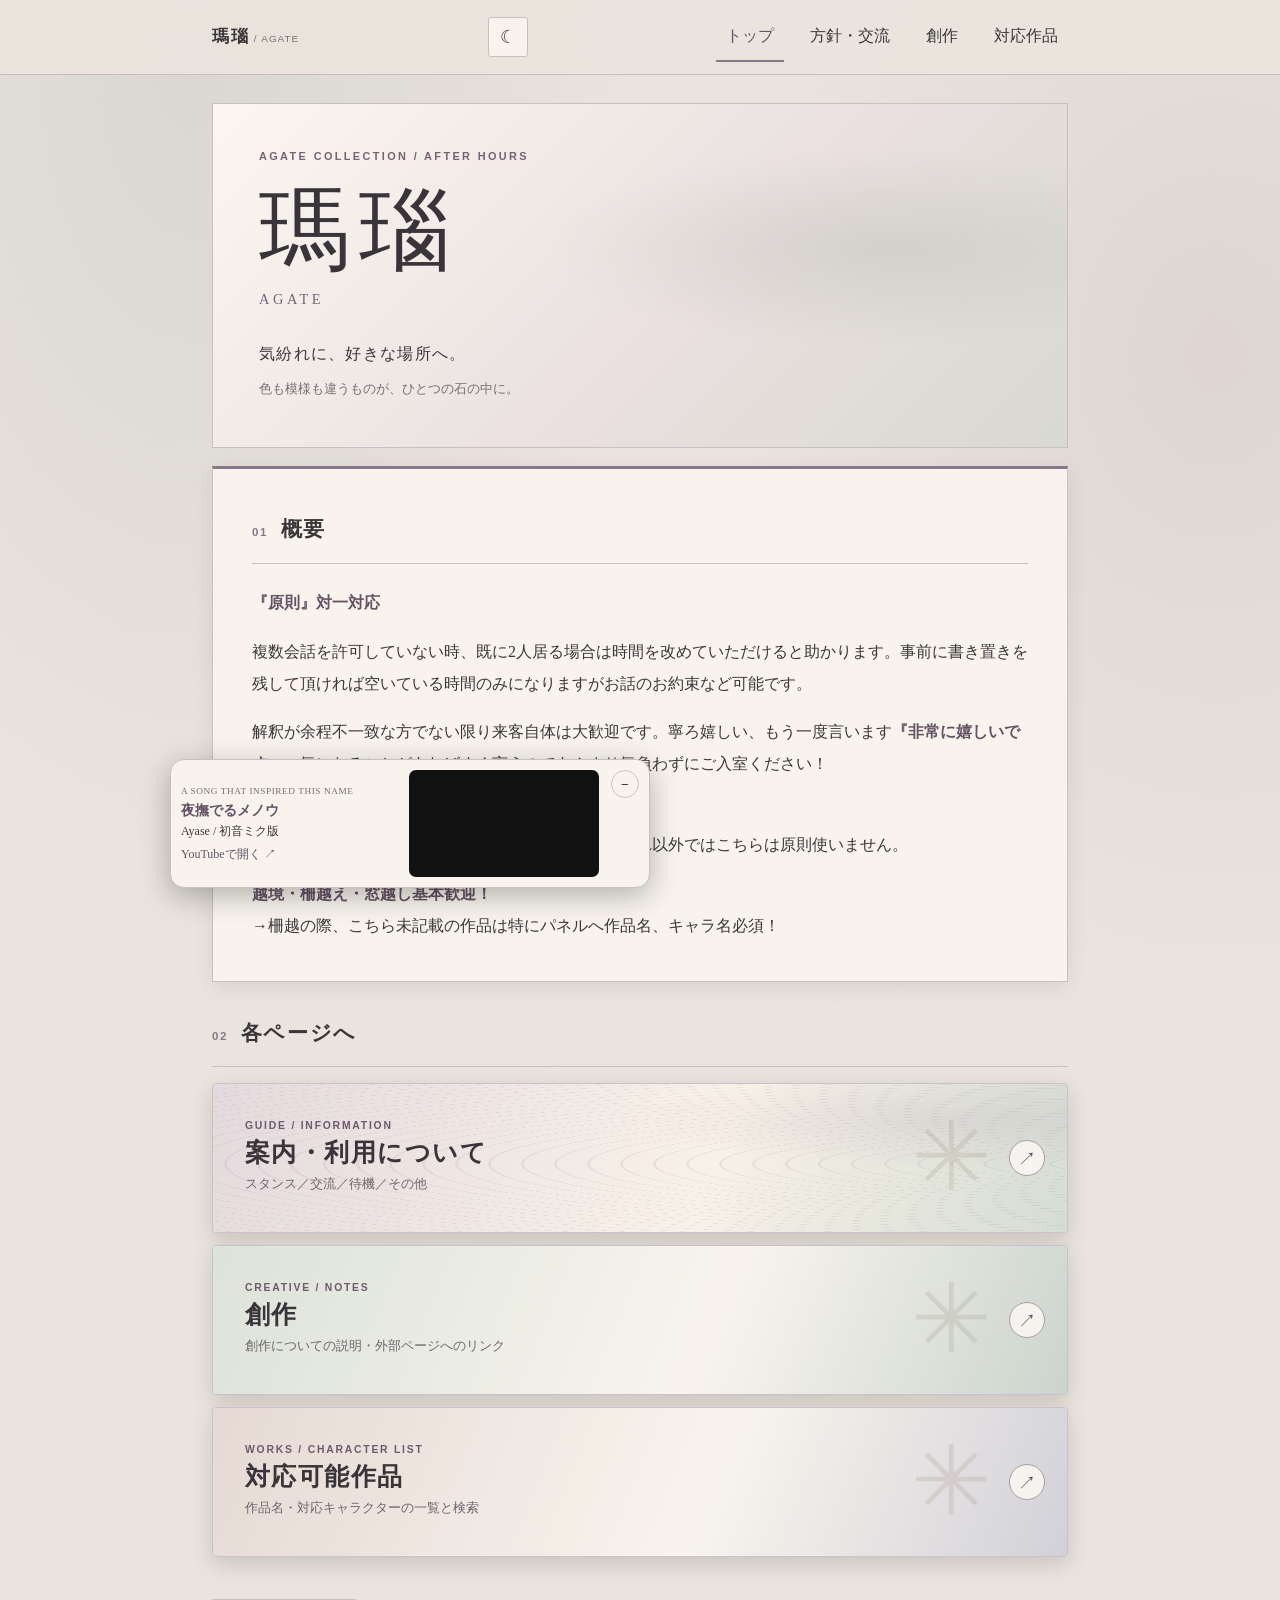
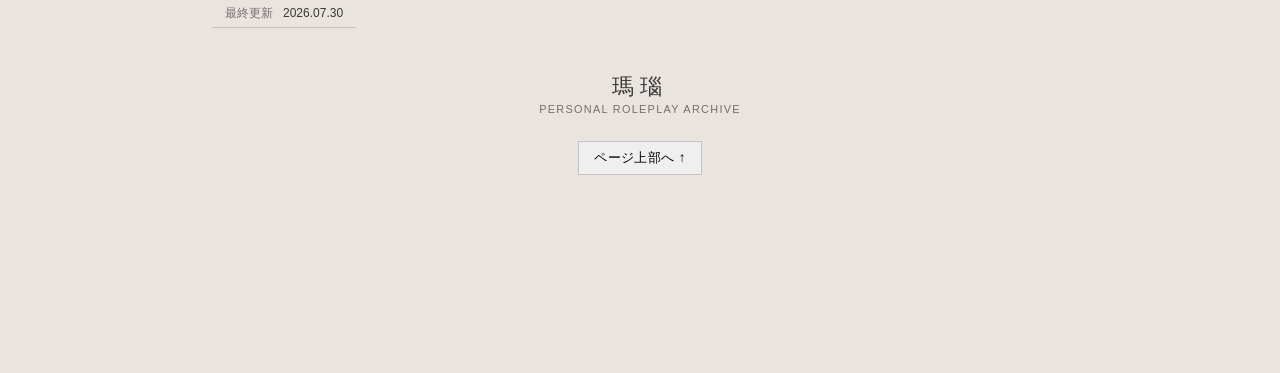
==== commit ec46e067: "Add files via upload" ====
--- a/index.html
+++ b/index.html
@@ -1,12 +1,15 @@
 <!doctype html>
 <html lang="ja"><head><meta charset="utf-8"><meta name="viewport" content="width=device-width, initial-scale=1">
 <meta name="theme-color" content="#171923"><meta name="description" content="瑪瑙｜なりきり・交流案内">
-<title>瑪瑙 / AGATE</title><link rel="stylesheet" href="style.css"></head>
-<body><header class="site-header"><div class="header-inner">
-<a class="brand" href="index.html">瑪瑙<span> / AGATE</span></a>
+<title>瑪瑙 / AGATE</title><link rel="stylesheet" href="style.css"></head><body>
+<header class="site-header"><div class="header-inner">
+<a class="brand" href="#home" data-view-target="home">瑪瑙<span> / AGATE</span></a>
 <div class="header-actions"><button class="menu-toggle" id="menuToggle" aria-expanded="false" aria-controls="siteNav">目次 ☰</button><button class="theme-toggle" id="themeToggle" aria-label="ダークモードに切り替え">☾</button></div>
-<nav id="siteNav" class="site-nav" aria-label="サイト内目次"><a href="index.html" aria-current="page">トップ</a><a href="guide.html">方針・交流</a><a href="creative.html">創作</a><a href="works.html">対応作品</a></nav></div></header>
-<main id="top"><div class="page-intro home-hero"><div class="hero-copy"><div class="page-kicker">AGATE COLLECTION / AFTER HOURS</div><h1>瑪瑙</h1><p class="hero-subtitle">AGATE</p><p class="hero-tagline">気紛れに、好きな場所へ。</p><p class="hero-small">色も模様も違うものが、ひとつの石の中に。</p></div><img class="agate-specimen" src="agate-stone.svg" alt="乳白色、灰紫、くすんだ緑の縞が重なる瑪瑙のイラスト"></div>
+<nav id="siteNav" class="site-nav" aria-label="サイト内目次">
+<button type="button" data-view-target="home" aria-current="page">トップ</button><button type="button" data-view-target="guide">方針・交流</button><button type="button" data-view-target="creative">創作</button><button type="button" data-view-target="works">対応作品</button>
+</nav></div></header><main id="top">
+<section class="single-view" id="view-home" data-view="home">
+<div class="page-intro home-hero"><div class="hero-copy"><div class="page-kicker">AGATE COLLECTION / AFTER HOURS</div><h1>瑪瑙</h1><p class="hero-subtitle">AGATE</p><p class="hero-tagline">気紛れに、好きな場所へ。</p><p class="hero-small">色も模様も違うものが、ひとつの石の中に。</p></div></div>
 <section class="content-section intro-card" id="about">
 <div class="section-heading"><span class="section-no">01</span><h2>概要</h2></div>
 <p><strong>『原則』対一対応</strong></p>
@@ -14,30 +17,121 @@
 <p>解釈が余程不一致な方でない限り来客自体は大歓迎です。寧ろ嬉しい、もう一度言います<strong>『非常に嬉しいです』</strong>。気になることがあればすぐ言うのであんまり気負わずにご入室ください！</p>
 <p><strong>どうしても迷う方はキャラ未定での入室OK</strong><br/>→その際擦り合わせ時は背後会話として【】使用、それ以外ではこちらは原則使いません。</p>
 <p><strong>越境・柵越え・窓越し基本歓迎！</strong><br/>→柵越の際、こちら未記載の作品は特にパネルへ作品名、キャラ名必須！</p>
-</section><section class="banner-section" aria-labelledby="page-entries-title">
+</section><section aria-labelledby="page-entries-title" class="banner-section">
 <div class="banner-section-heading"><span class="section-no">02</span><h2 id="page-entries-title">各ページへ</h2></div>
 <div class="banner-grid">
-<a class="page-banner banner-guide" href="guide.html"><span class="banner-copy"><span class="banner-kicker">GUIDE / INFORMATION</span><span class="banner-title">案内・利用について</span><span class="banner-description">スタンス／交流／待機／その他</span></span><span class="banner-arrow" aria-hidden="true">↗</span></a>
-<a class="page-banner banner-creative" href="creative.html"><span class="banner-copy"><span class="banner-kicker">CREATIVE / NOTES</span><span class="banner-title">創作</span><span class="banner-description">創作についての説明・外部ページへのリンク</span></span><span class="banner-arrow" aria-hidden="true">↗</span></a>
-<a class="page-banner banner-works" href="works.html"><span class="banner-copy"><span class="banner-kicker">WORKS / CHARACTER LIST</span><span class="banner-title">対応可能作品</span><span class="banner-description">作品名・対応キャラクターの一覧と検索</span></span><span class="banner-arrow" aria-hidden="true">↗</span></a>
+<button class="page-banner banner-guide page-banner-button" data-view-target="guide" type="button"><span class="banner-copy"><span class="banner-kicker">GUIDE / INFORMATION</span><span class="banner-title">案内・利用について</span><span class="banner-description">スタンス／交流／待機／その他</span></span><span aria-hidden="true" class="banner-arrow">↗</span></button>
+<button class="page-banner banner-creative page-banner-button" data-view-target="creative" type="button"><span class="banner-copy"><span class="banner-kicker">CREATIVE / NOTES</span><span class="banner-title">創作</span><span class="banner-description">創作についての説明・外部ページへのリンク</span></span><span aria-hidden="true" class="banner-arrow">↗</span></button>
+<button class="page-banner banner-works page-banner-button" data-view-target="works" type="button"><span class="banner-copy"><span class="banner-kicker">WORKS / CHARACTER LIST</span><span class="banner-title">対応可能作品</span><span class="banner-description">作品名・対応キャラクターの一覧と検索</span></span><span aria-hidden="true" class="banner-arrow">↗</span></button>
 </div>
+</section>
+
+<div class="meta-row home-updated"><span class="meta-label">最終更新</span><time datetime="2026-07-30" id="updatedDate">2026.07.30</time></div>
 
 </section>
-<section class="content-section music-section" aria-labelledby="music-title">
-  <div class="section-heading"><span class="section-no">03</span><h2 id="music-title">夜に、瑪瑙を撫でる</h2></div>
-  <div class="music-layout">
-    <div class="music-note">
-      <p class="music-eyebrow">A SONG THAT INSPIRED THIS NAME</p>
-      <h3>夜撫でるメノウ</h3>
-      <p>Ayase</p>
-      <p class="music-description">瑪瑙の縞模様と、夜の静けさ、少しだけ残る切なさ。名前に重ねたかった空気を、この曲と一緒に。</p>
-      <a class="music-link" href="https://www.youtube.com/watch?v=ZLBUxmIWTa0" target="_blank" rel="noopener noreferrer">YouTubeで聴く ↗</a>
-      <p class="small-note">※再生は自動では始まりません。再生ボタンを押すと音が流れます。</p>
-    </div>
-    <div class="music-player"><iframe src="https://www.youtube-nocookie.com/embed/ZLBUxmIWTa0?rel=0" title="Ayase『夜撫でるメノウ』公式ミュージックビデオ" loading="lazy" referrerpolicy="strict-origin-when-cross-origin" allow="accelerometer; autoplay; clipboard-write; encrypted-media; gyroscope; picture-in-picture; web-share" allowfullscreen></iframe></div>
-  </div>
+<section class="single-view" id="view-guide" data-view="guide" hidden>
+<div class="page-intro"><div class="page-kicker">PERSONAL ROLEPLAY ARCHIVE / GUIDE</div><h1>方針・交流</h1><p>好きなものを、好きなときに。お互いに無理のない距離感で。</p></div>
+<section class="content-section" id="stance">
+<div class="section-heading"><span class="section-no">02</span><h2>スタンスについて</h2></div>
+<div class="prose">
+<p>自分の時間の使い方は自分で決めたいタイプです。誰と遊ぶか、いつ来るか、何をするかもその時々。交流は楽しみたいですが、お互いに無理なく自由な距離感でいられたら嬉しいです。</p>
+<p>部屋主は<strong>その時やりたいものを楽しむ</strong>スタイルでこのサイトにいます。特定の作品を主軸に活動しているわけではありません。交流も大切ですが、活動頻度や優先順位はその時々で変わります。</p>
+<p>背後にはお付き合いしている相手がいます。ロールプレイと現実は分けて楽しんでいるため、<strong>背後恋愛</strong>や<strong>出会い目的</strong>には対応できません。</p>
+<p>過度な依存や独占、一方的に感情を預けられるような関わり方は<strong>苦手</strong>です。また、<strong>被害者意識が強い方、人任せな方、相手への配慮に欠ける方、一方的に与えられることを求めるような関わり方</strong>とは相性が良くないと思っています。</p>
+<p>こちらも精神状態には波があり、必要以上にネガティブな感情へ引っ張られてしまうことがあります。そのため、<strong>自衛</strong>として距離を置いたり、お誘いや交流を控えることがあります。</p>
+<p>思ったことはできるだけ本人に伝えたいタイプです。陰で不満を募らせるより、必要であれば直接話し合えたらと思っています。</p>
+<p>綺麗事かもしれませんが、誰かを嫌いになりたいわけではありません。お互いを尊重しながら、気持ちよく交流できることが一番だと思っています。</p>
+</div>
+</section><section class="content-section" id="name-mark">
+<div class="section-heading"><span class="section-no">03</span><h2>お名前・目印について</h2></div>
+<p>IP表示仕様変更により、以前お越しいただいた方の判別が難しくなっています。</p>
+<p>そのため、初回・再訪問問わず、継続して使用できる目印<strong>（名前表記・トリップ・部屋（自室）名・記号・合言葉など）</strong>をお名前かパネルに付けていただけると助かります。「過去に来たことがある」と分かれば十分です。</p>
+<p>また、文体や会話内容から過去来訪者と判断できる場合は、目印の有無に関わらずこちらの判断で過去のやり取りを踏まえて対応することがあります。</p>
+<p>逆に、毎回初対面としての対応を希望される場合は、参加者パネル等にその旨をご記載ください。<strong>（記載がない場合は通常対応となります）</strong></p>
+<p>※トリップの付け方が分からない場合はお気軽にお聞きください！</p>
+<blockquote><strong>今まで来てくださった目印さん一覧</strong><br/>μ<br/>◆hKQld/97sc</blockquote>
+</section><section class="content-section" id="交流">
+<div class="section-heading"><span class="section-no">04</span><h2>交流について</h2></div>
+<p><strong>3L（BL・GL・NL）歓迎。</strong><br/>えっちな展開も歓迎です。（あまりに特殊な性癖方面は詳しくないかもしれません）</p>
+<p>雑談のみでもロル中心でもOK。その場で相談しながら決めるのも歓迎。</p>
+<p>ただ名前を借りて話すだけというよりは、<strong>ある程度の水準のなりきり解像度</strong>は求めたいです。友人、恋人、同僚、主従、初対面など、関係性の相談もお気軽にどうぞ。</p>
+</section><section class="content-section" id="待機">
+<div class="section-heading"><span class="section-no">05</span><h2>待機について</h2></div>
+<p>待機中は口調拝借したまま背後透け透けで喋りがちです。そのため、完なりや終始キャラ維持を求める方には合わないかもしれません。</p>
+<p>無人時待機、書き置き大歓迎ですがあくまで自室なので<strong>自分の部屋のように扱いすぎる行為（独占的、占有的な使い方）</strong>は御遠慮ください。荒らし対策やあんまり喋られてると返せなかったことが申し訳なくなってしまうが故の取り決めです、ご了承ください。</p>
+</section><section class="content-section" id="other">
+<div class="section-heading"><span class="section-no">06</span><h2>その他</h2></div>
+<p><strong>ゼロイチ通知はご自由に！</strong><br/>こちらも通知を付けているため、反応できるタイミングでふらっと対応する場合があります。</p>
+<p>過去ログ5ページ目突入！ 常時閉めてますが見たい方がいればその都度空けます。全然好き勝手読まれても支障はないのですが多分読みにくいです。</p>
 </section>
-<div class="meta-row home-updated"><span class="meta-label">最終更新</span><time datetime="2026-07-30" id="updatedDate">2026.07.30</time></div>
-<div class="page-links"><a href="index.html">← トップへ</a><a href="guide.html">方針・交流 →</a><a href="works.html">対応作品 →</a></div>
-<footer class="site-footer"><p class="footer-title">瑪瑙</p><p>PERSONAL ROLEPLAY ARCHIVE</p><a href="#top" class="back-top">ページ上部へ ↑</a></footer></main>
+
+</section>
+<section class="single-view" id="view-creative" data-view="creative" hidden>
+<div class="page-intro"><div class="page-kicker">PERSONAL ROLEPLAY ARCHIVE / CREATIVE</div><h1>創作</h1><p>好きなものを、好きなときに。お互いに無理のない距離感で。</p></div>
+<section class="content-section" id="創作">
+<div class="section-heading"><span class="section-no">07</span><h2>創作</h2></div>
+<p>この部屋及び別部屋や人様のお部屋にお邪魔する時の姿として使う可能性のある姿をまとめる予定。</p>
+<p>詳細は下記、現在はざっくりしたもののみ。<br/>※まだ全然編集できてません！しばしお待ちを。</p>
+<p><a class="text-link" href="https://writening.net/page?8SPpEe" rel="noopener noreferrer" target="_blank">創作設定（Writening）を開く ↗</a></p>
+</section>
+
+</section>
+<section class="single-view" id="view-works" data-view="works" hidden>
+<div class="page-intro"><div class="page-kicker">PERSONAL ROLEPLAY ARCHIVE / WORKS</div><h1>対応可能作品</h1><p>好きなものを、好きなときに。お互いに無理のない距離感で。</p></div>
+<section class="content-section" id="作品">
+<div class="section-heading"><span class="section-no">08</span><h2>対応可能作品</h2></div>
+<p class="muted">作品、キャラ名の順番に深い意味はありません。未記載でもできるキャラ、作品あるかもしれないのでお気軽にご相談ください。</p>
+<p class="muted">キャラの解像度はある程度意識していますが、最近触れていないキャラや久しぶりに動かすキャラを出すこともあります。「性格、立ち回りは把握しているけど知識が少し前で止まっているかも」くらいのことはあるので、その辺りはご容赦ください。</p>
+<label class="search-label" for="characterSearch">キャラクターを検索</label>
+<input autocomplete="off" class="search-input" id="characterSearch" placeholder="例：リムル、猫猫、NRC…" type="search"/>
+<p aria-live="polite" class="search-status" id="searchStatus">作品名・キャラクター名で絞り込めます。</p>
+<div class="works-list" id="worksList">
+<details class="work" open="">
+<summary>転生したらスライムだった件 <span class="work-count">5名</span></summary>
+<p><strong>呼べそう：</strong>リムル／シュナ／ディアブロ／ヴェルドラ／ベニマル</p>
+</details>
+<details class="work" open="">
+<summary>プロジェクトセカイ カラフルステージ feat.初音ミク</summary>
+<p><strong>呼べそう：</strong>各ユニットメンバー／各セカイのバーチャルシンガー</p>
+</details>
+<details class="work" open="">
+<summary>ツイステッドワンダーランド</summary>
+<p><strong>呼べそう：</strong>NRC生徒</p>
+</details>
+<details class="work" open="">
+<summary>SHOW BY ROCK!!</summary>
+<p><strong>呼べそう：</strong>ましゅましゅ／クリクリ／レイジン／どこゆび／プラマジメンバー</p>
+</details>
+<details class="work" open="">
+<summary>呪術廻戦 <span class="work-count">2名</span></summary>
+<p><strong>呼べそう：</strong>釘崎野薔薇、夏油傑</p>
+</details>
+<details class="work" open="">
+<summary>薬屋のひとりごと <span class="work-count">4名</span></summary>
+<p><strong>呼べそう：</strong>猫猫／壬氏／小蘭／子翠</p>
+</details>
+<details class="work" open="">
+<summary>ラブライブ！</summary>
+<p><strong>呼べそう：</strong>μ’s／Aqours／虹ヶ咲</p>
+</details>
+<details class="work" open="">
+<summary>ピュティフィ</summary>
+<p><strong>呼べそう：</strong>天才JKシリーズ、ギャルとオタクの日常シリーズの4人（アンコ、ヒナ、八芽、美月）、まり子 etc</p>
+</details>
+<details class="work" open="">
+<summary>アイカツ！</summary>
+<p><strong>呼べそう：</strong>デミカツ以外のメインキャラクター</p>
+<p>曲は聞いていたものの追おう追おうと思っていたらメインコンテンツが……推しは推せる時に推しましょう（自戒）</p>
+</details>
+</div>
+<p class="small-note">※ 対応作品・キャラクターは必要に応じて追記してください。</p>
+</section>
+
+</section>
+<footer class="site-footer"><p class="footer-title">瑪瑙</p><p>PERSONAL ROLEPLAY ARCHIVE</p><button type="button" class="back-top" id="backTop">ページ上部へ ↑</button></footer></main>
+<div class="persistent-music" id="persistentMusic" aria-label="サイト共通音楽プレイヤー">
+  <div class="persistent-music-label"><span class="music-mini-kicker">A SONG THAT INSPIRED THIS NAME</span><strong>夜撫でるメノウ</strong><span>Ayase / 初音ミク版</span><a href="https://www.youtube.com/watch?v=2sHKKjeKfVM" target="_blank" rel="noopener noreferrer">YouTubeで開く ↗</a></div>
+  <div class="persistent-player"><iframe src="https://www.youtube-nocookie.com/embed/2sHKKjeKfVM?rel=0" title="Ayase『夜撫でるメノウ』初音ミク版" loading="eager" referrerpolicy="strict-origin-when-cross-origin" allow="accelerometer; autoplay; clipboard-write; encrypted-media; gyroscope; picture-in-picture; web-share" allowfullscreen></iframe></div>
+  <button type="button" class="music-collapse" id="musicCollapse" aria-label="音楽プレイヤーを小さくする" aria-expanded="true">−</button>
+</div>
 <button id="floatingTop" class="floating-top" aria-label="ページ上部へ戻る">↑</button><script src="script.js"></script></body></html>
--- a/style.css
+++ b/style.css
@@ -424,3 +424,31 @@
   .agate-specimen { width: 100%; transform: rotate(5deg) scale(1.1); margin-right: -10px; }
   .music-layout { grid-template-columns: 1fr; gap: 15px; }
 }
+
+
+/* Single-page navigation: the music iframe stays mounted while content views change. */
+[hidden] { display: none !important; }
+.site-nav button { appearance:none; border:0; background:transparent; color:var(--text); padding:8px 10px; font:inherit; cursor:pointer; border-bottom:2px solid transparent; }
+.site-nav button[aria-current="page"] { color:var(--accent-strong); border-bottom-color:var(--accent); }
+.page-banner-button { width:100%; text-align:left; cursor:pointer; font:inherit; }
+.persistent-music { position:fixed; z-index:30; left: max(12px, calc((100vw - 940px)/2)); bottom:12px; width:min(480px, calc(100vw - 24px)); display:grid; grid-template-columns:minmax(0,1fr) 190px 28px; align-items:center; gap:12px; padding:10px; border:1px solid var(--line); border-radius:14px; background:var(--surface); color:var(--text); box-shadow:0 8px 30px rgba(0,0,0,.28); }
+.persistent-music-label { min-width:0; display:flex; flex-direction:column; gap:3px; font-size:.75rem; line-height:1.35; }
+.persistent-music-label strong { font-size:.9rem; }
+.persistent-music-label a { color:var(--accent-strong); text-decoration:none; margin-top:3px; }
+.music-mini-kicker { color:var(--muted); font-size:.58rem; letter-spacing:.06em; }
+.persistent-player { overflow:hidden; background:#111; border-radius:7px; }
+.persistent-player iframe { display:block; width:100%; aspect-ratio:16/9; border:0; }
+.music-collapse { align-self:start; border:1px solid var(--line); border-radius:50%; background:var(--surface); color:var(--text); width:28px; height:28px; cursor:pointer; }
+.persistent-music.is-collapsed { width:auto; grid-template-columns:minmax(0,1fr) 28px; }
+.persistent-music.is-collapsed .persistent-player { display:none; }
+.persistent-music.is-collapsed .persistent-music-label > :not(strong) { display:none; }
+body { padding-bottom:140px; }
+@media (max-width:600px) {
+ .site-nav button { padding:10px 8px; text-align:left; width:100%; }
+ .persistent-music { left:8px; bottom:8px; width:calc(100vw - 16px); grid-template-columns:minmax(0,1fr) 150px 26px; gap:8px; padding:8px; border-radius:12px; }
+ .persistent-music-label { font-size:.68rem; }
+ .persistent-music-label strong { font-size:.82rem; }
+ .music-mini-kicker { font-size:.5rem; }
+ .music-collapse { width:26px; height:26px; }
+ body { padding-bottom:120px; }
+}
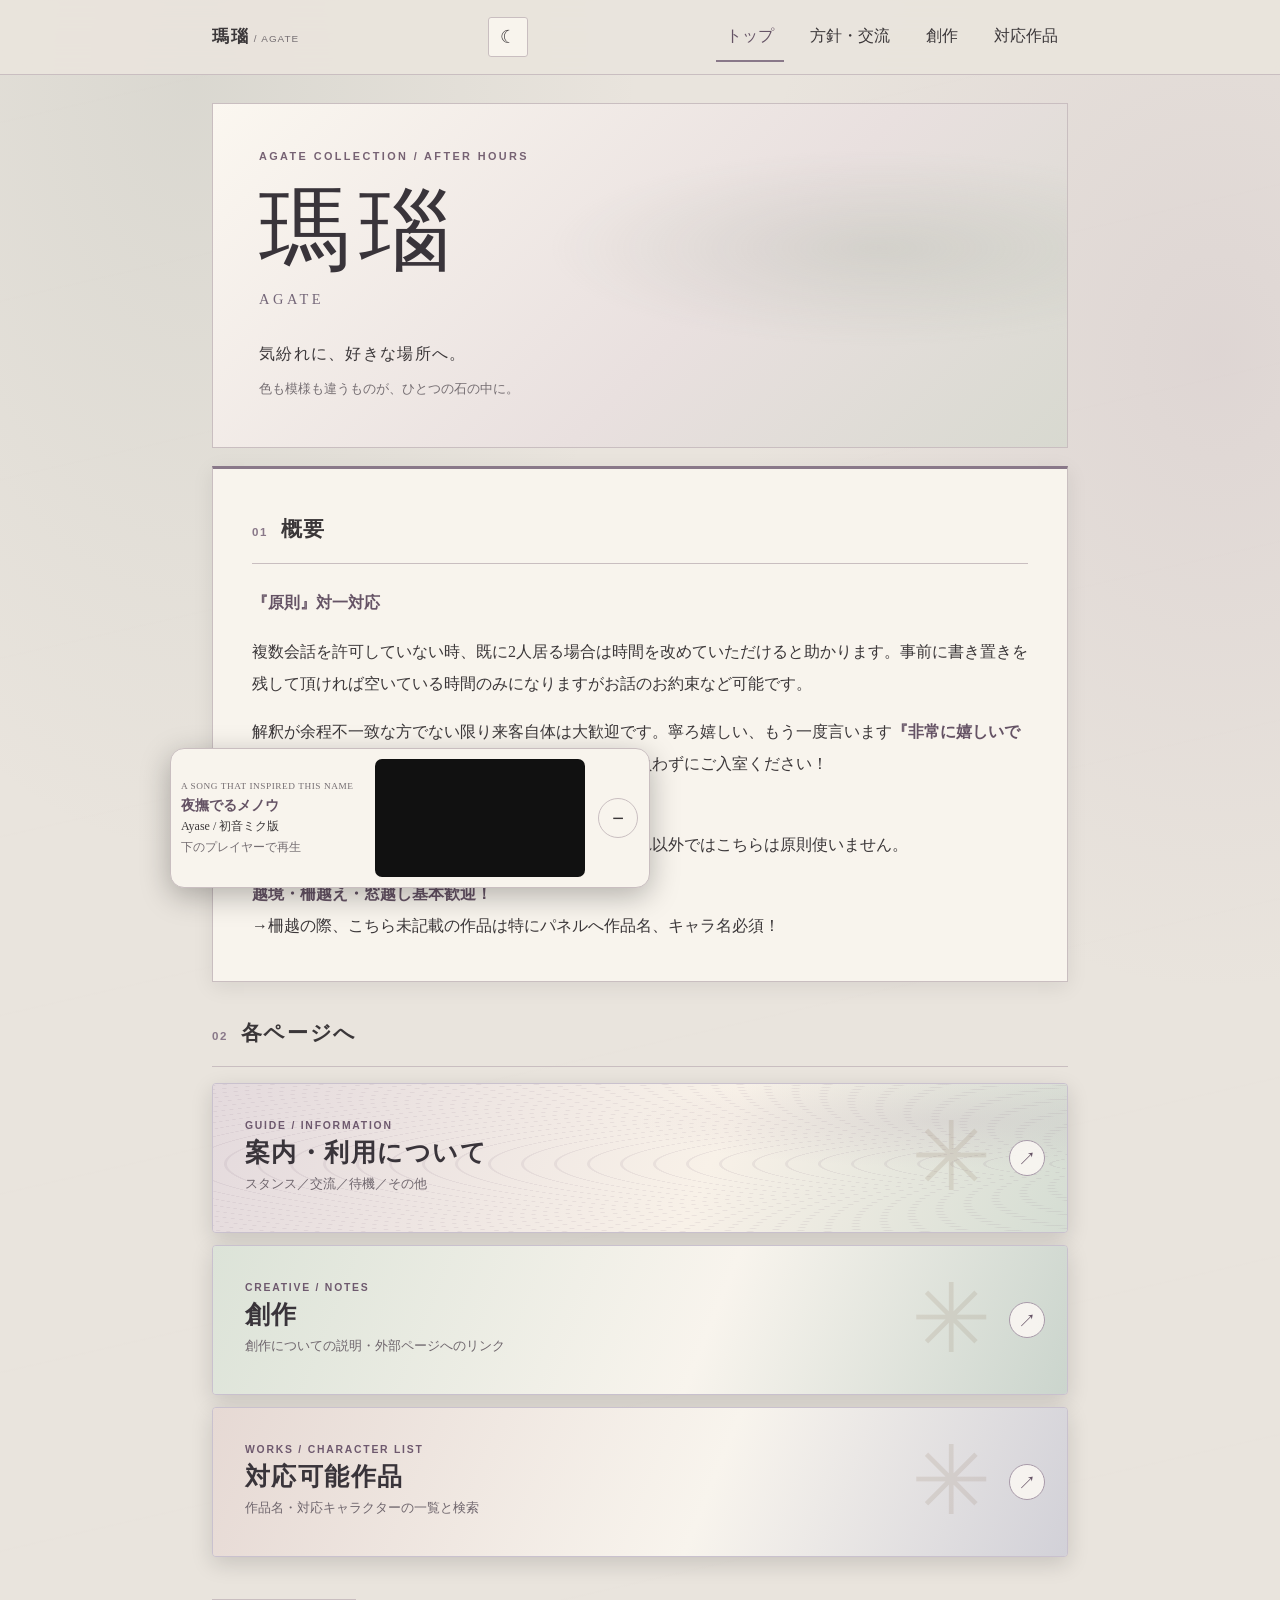
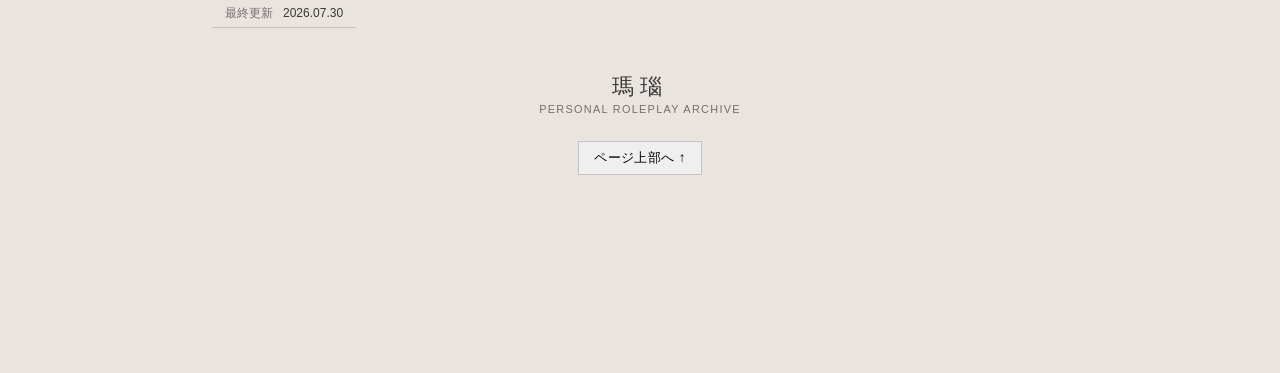
==== commit 2312a7c3: "Add files via upload" ====
--- a/index.html
+++ b/index.html
@@ -130,8 +130,8 @@
 </section>
 <footer class="site-footer"><p class="footer-title">瑪瑙</p><p>PERSONAL ROLEPLAY ARCHIVE</p><button type="button" class="back-top" id="backTop">ページ上部へ ↑</button></footer></main>
 <div class="persistent-music" id="persistentMusic" aria-label="サイト共通音楽プレイヤー">
-  <div class="persistent-music-label"><span class="music-mini-kicker">A SONG THAT INSPIRED THIS NAME</span><strong>夜撫でるメノウ</strong><span>Ayase / 初音ミク版</span><a href="https://www.youtube.com/watch?v=2sHKKjeKfVM" target="_blank" rel="noopener noreferrer">YouTubeで開く ↗</a></div>
-  <div class="persistent-player"><iframe src="https://www.youtube-nocookie.com/embed/2sHKKjeKfVM?rel=0" title="Ayase『夜撫でるメノウ』初音ミク版" loading="eager" referrerpolicy="strict-origin-when-cross-origin" allow="accelerometer; autoplay; clipboard-write; encrypted-media; gyroscope; picture-in-picture; web-share" allowfullscreen></iframe></div>
+  <div class="persistent-music-label"><span class="music-mini-kicker">A SONG THAT INSPIRED THIS NAME</span><strong>夜撫でるメノウ</strong><span>Ayase / 初音ミク版</span><span class="music-inline-hint">下のプレイヤーで再生</span></div>
+  <div class="persistent-player"><iframe src="https://www.youtube-nocookie.com/embed/2sHKKjeKfVM?playsinline=1&rel=0&modestbranding=1" title="Ayase『夜撫でるメノウ』初音ミク版" loading="eager" referrerpolicy="strict-origin-when-cross-origin" allow="accelerometer; clipboard-write; encrypted-media; gyroscope; picture-in-picture; web-share" allowfullscreen></iframe></div>
   <button type="button" class="music-collapse" id="musicCollapse" aria-label="音楽プレイヤーを小さくする" aria-expanded="true">−</button>
 </div>
 <button id="floatingTop" class="floating-top" aria-label="ページ上部へ戻る">↑</button><script src="script.js"></script></body></html>
--- a/style.css
+++ b/style.css
@@ -452,3 +452,47 @@
  .music-collapse { width:26px; height:26px; }
  body { padding-bottom:120px; }
 }
+
+
+/* v6 usability fixes: accessible player controls and floating back-to-top button. */
+.persistent-music { grid-template-columns: minmax(0, 1fr) 210px 42px; }
+.music-collapse {
+  position: relative;
+  z-index: 3;
+  align-self: center;
+  justify-self: center;
+  display: inline-flex;
+  align-items: center;
+  justify-content: center;
+  width: 40px;
+  height: 40px;
+  min-width: 40px;
+  min-height: 40px;
+  font-size: 1.25rem;
+  line-height: 1;
+  touch-action: manipulation;
+}
+.persistent-music.is-collapsed {
+  width: auto;
+  max-width: calc(100vw - 24px);
+  grid-template-columns: minmax(0, 1fr) 40px;
+  gap: 10px;
+}
+.persistent-music.is-collapsed .music-collapse { align-self: center; }
+.music-inline-hint { color: var(--muted); margin-top: 3px; font-size: .72rem; }
+.floating-top { z-index: 40; bottom: 160px; right: 16px; }
+.persistent-music.is-collapsed ~ .floating-top { bottom: 78px; }
+@media (max-width: 600px) {
+  .persistent-music {
+    grid-template-columns: minmax(0, 1fr) minmax(130px, 42%) 40px;
+    gap: 7px;
+    padding: 8px;
+  }
+  .persistent-music.is-collapsed {
+    grid-template-columns: minmax(0, 1fr) 40px;
+  }
+  .persistent-player iframe { width: 100%; aspect-ratio: 16 / 9; }
+  .music-collapse { width: 40px; height: 40px; }
+  .floating-top { bottom: 150px; right: 14px; }
+  .persistent-music.is-collapsed ~ .floating-top { bottom: 76px; }
+}
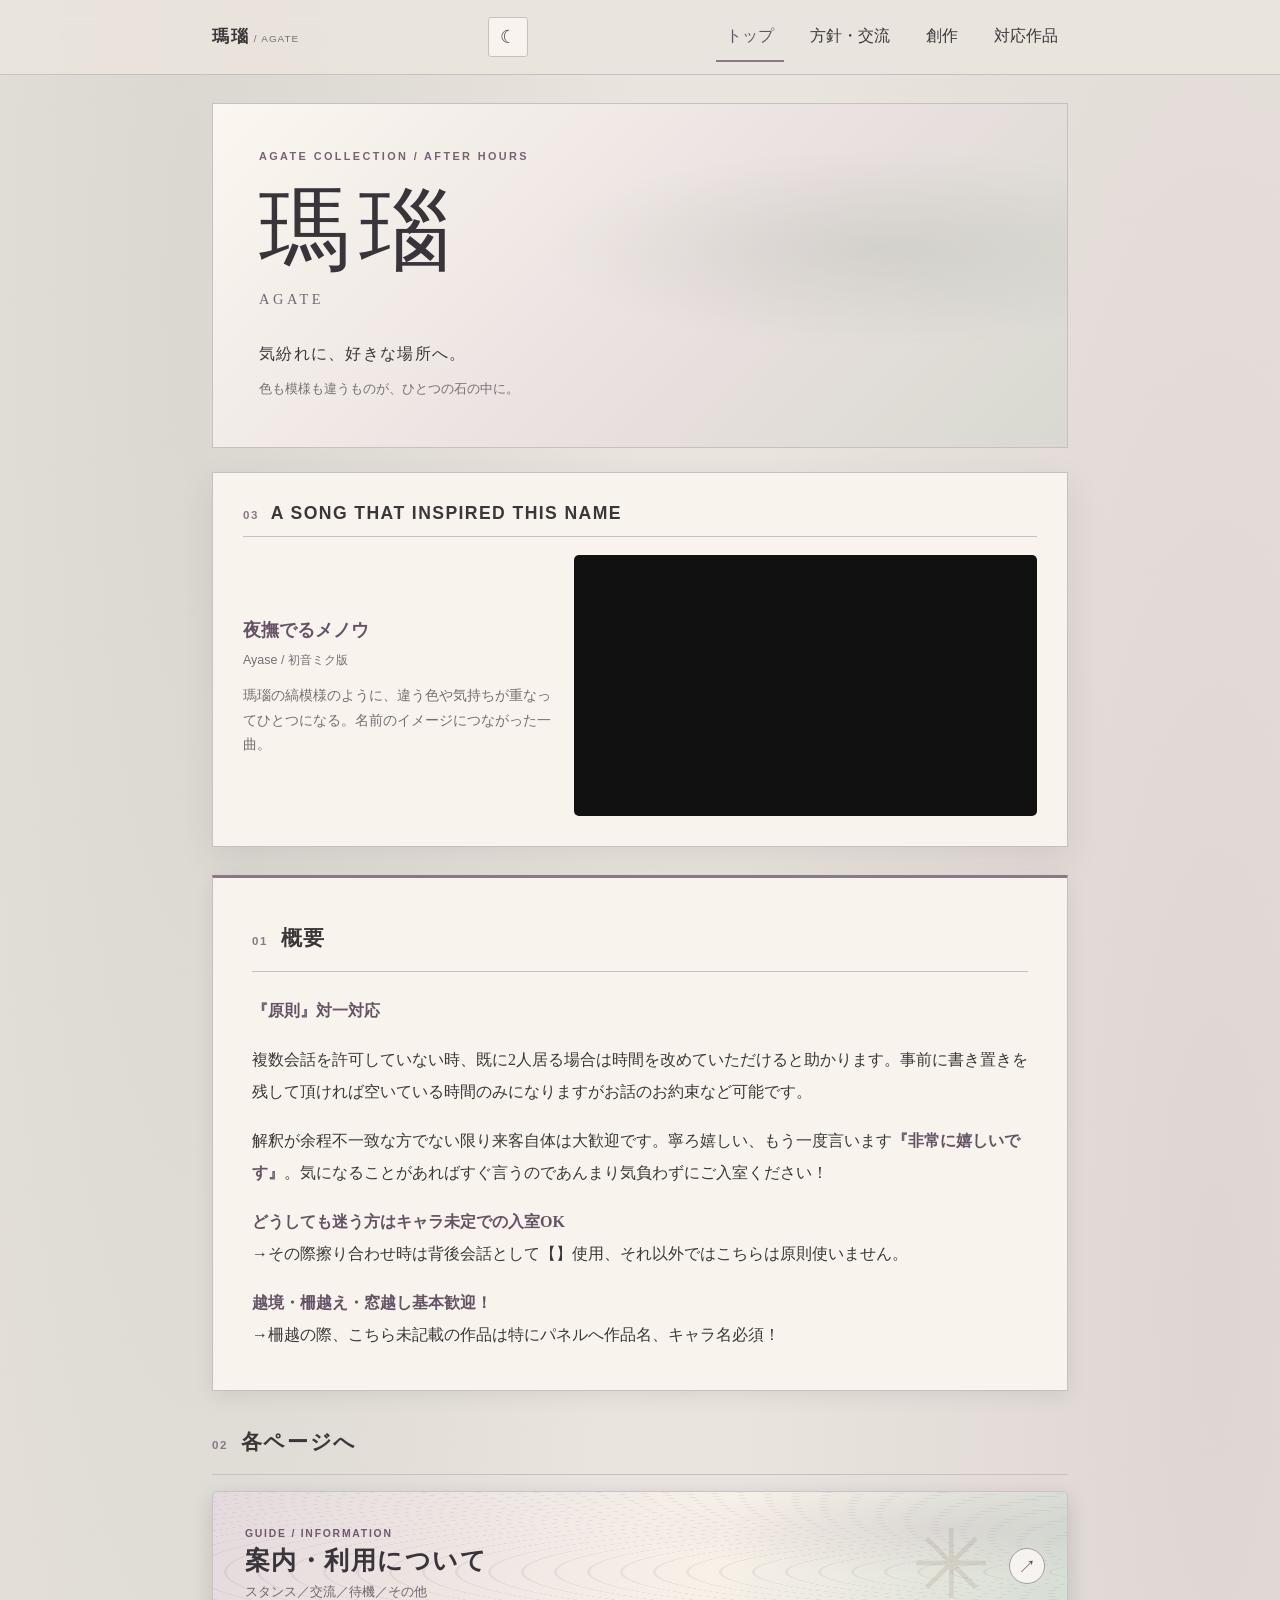
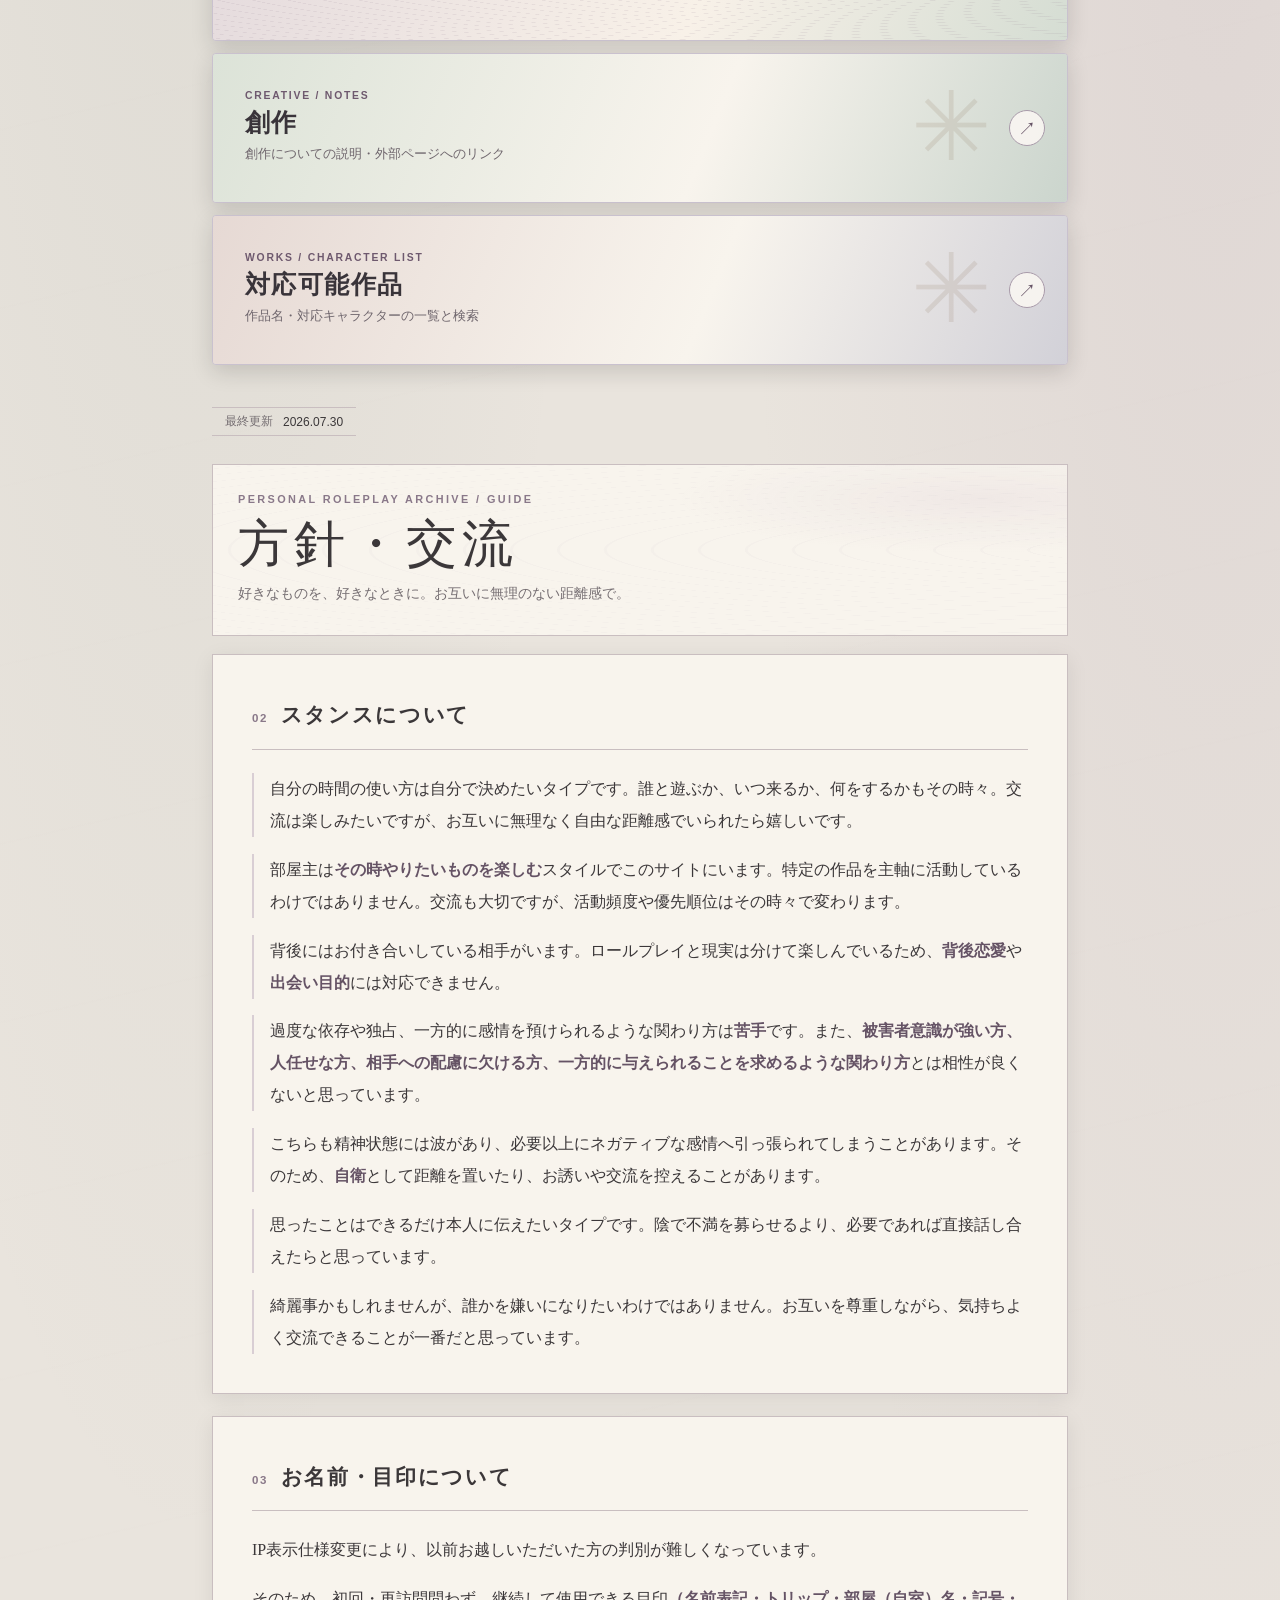
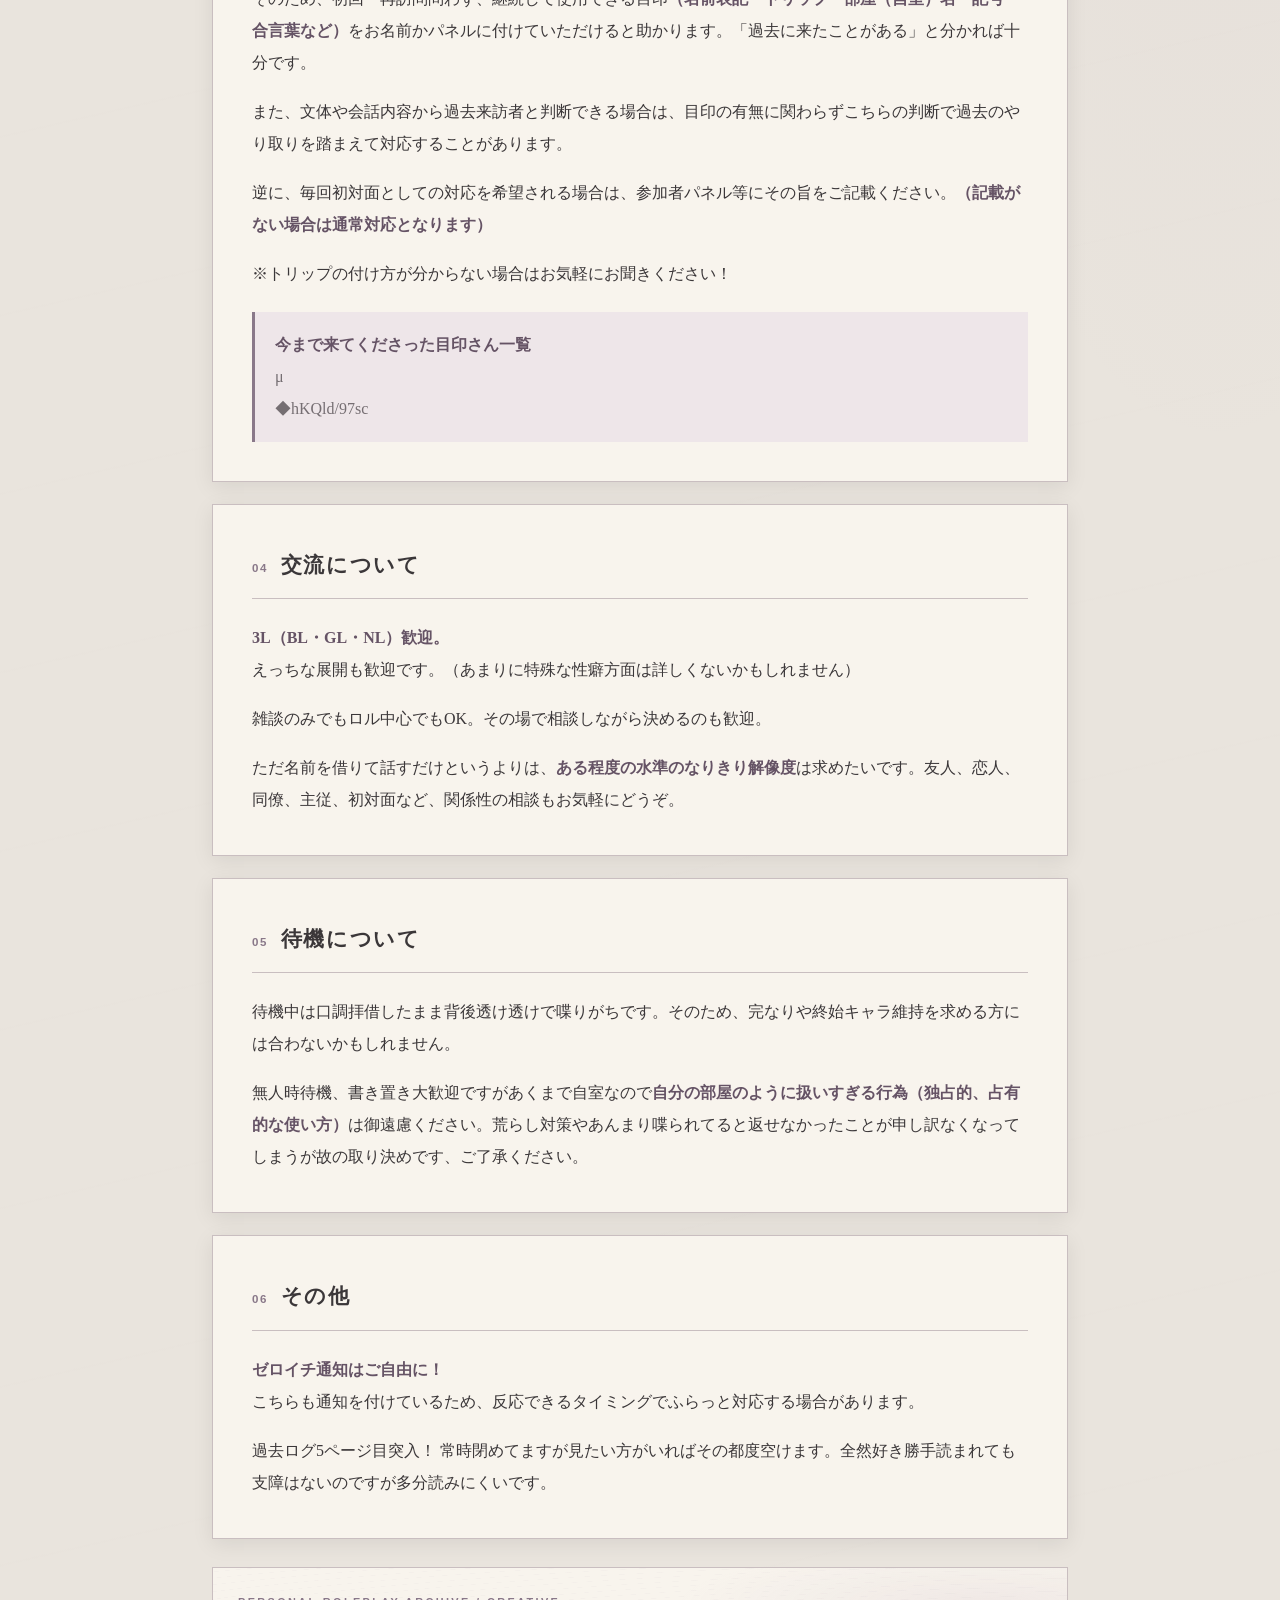
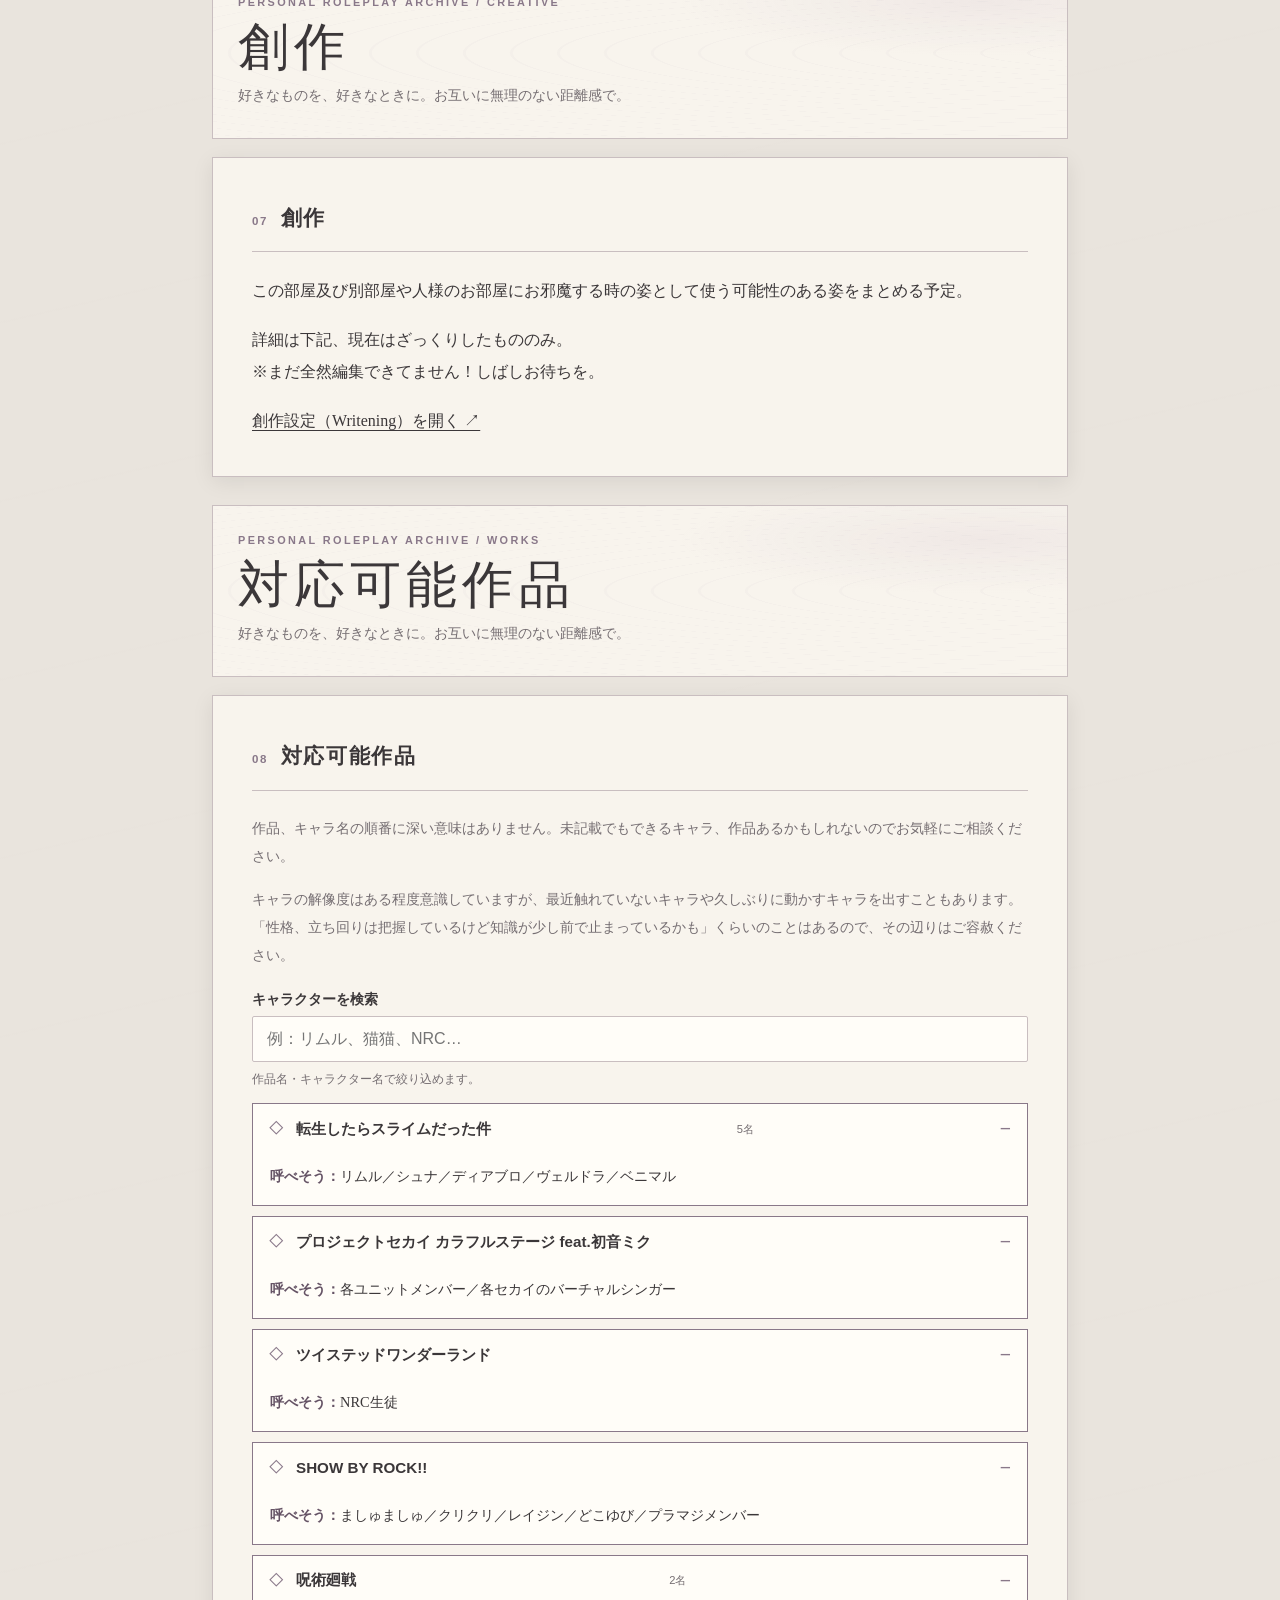
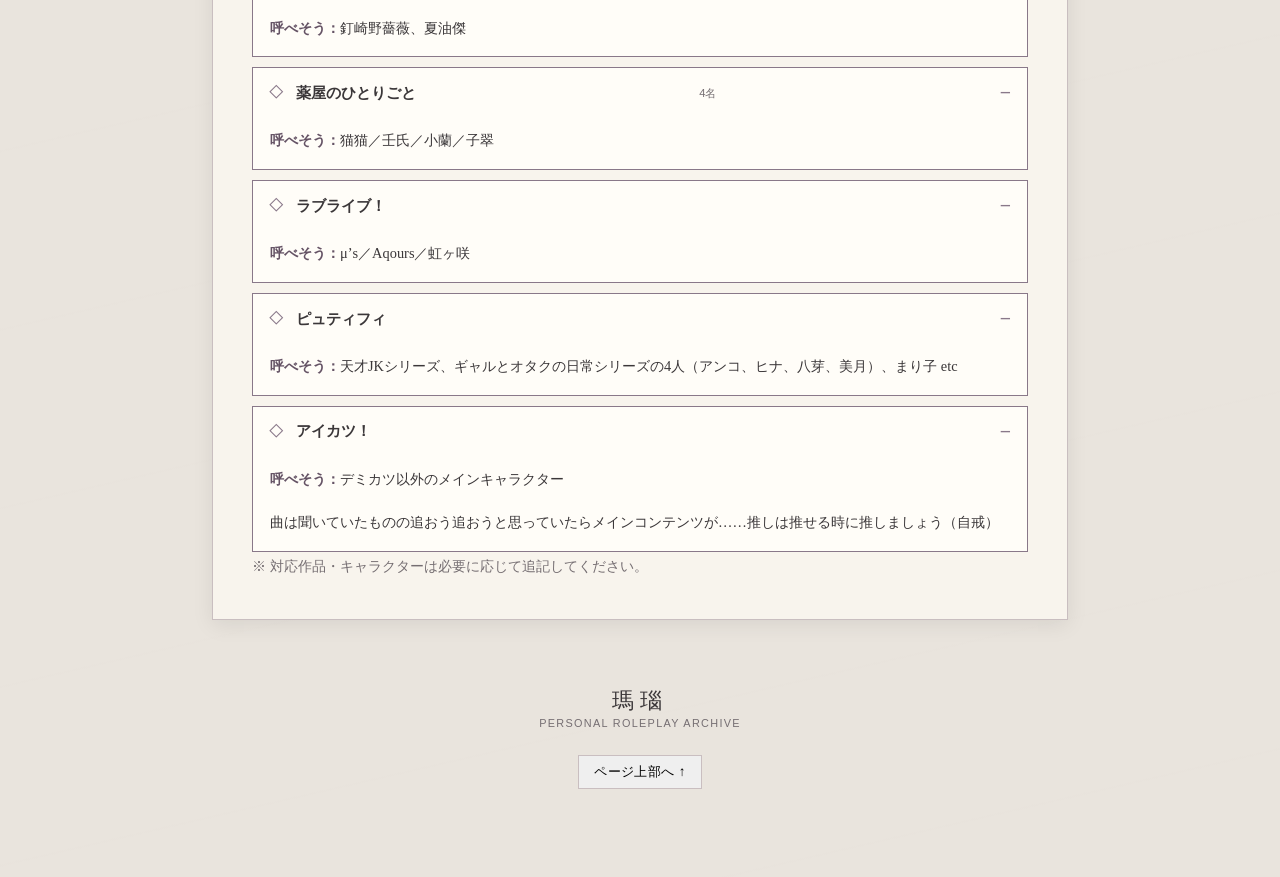
==== commit 63e1a301: "Add files via upload" ====
--- a/index.html
+++ b/index.html
@@ -10,6 +10,14 @@
 </nav></div></header><main id="top">
 <section class="single-view" id="view-home" data-view="home">
 <div class="page-intro home-hero"><div class="hero-copy"><div class="page-kicker">AGATE COLLECTION / AFTER HOURS</div><h1>瑪瑙</h1><p class="hero-subtitle">AGATE</p><p class="hero-tagline">気紛れに、好きな場所へ。</p><p class="hero-small">色も模様も違うものが、ひとつの石の中に。</p></div></div>
+<section class="music-section" id="music" aria-labelledby="music-title">
+<div class="music-section-heading"><span class="section-no">03</span><h2 id="music-title">A SONG THAT INSPIRED THIS NAME</h2></div>
+<div class="music-card">
+  <div class="music-description"><strong>夜撫でるメノウ</strong><span>Ayase / 初音ミク版</span><p>瑪瑙の縞模様のように、違う色や気持ちが重なってひとつになる。名前のイメージにつながった一曲。</p></div>
+  <div class="music-embed"><iframe src="https://www.youtube-nocookie.com/embed/2sHKKjeKfVM?playsinline=1&rel=0" title="Ayase『夜撫でるメノウ』初音ミク版" loading="eager" referrerpolicy="strict-origin-when-cross-origin" allow="accelerometer; clipboard-write; encrypted-media; gyroscope; picture-in-picture; web-share" allowfullscreen></iframe></div>
+</div>
+</section>
+
 <section class="content-section intro-card" id="about">
 <div class="section-heading"><span class="section-no">01</span><h2>概要</h2></div>
 <p><strong>『原則』対一対応</strong></p>
@@ -29,7 +37,7 @@
 <div class="meta-row home-updated"><span class="meta-label">最終更新</span><time datetime="2026-07-30" id="updatedDate">2026.07.30</time></div>
 
 </section>
-<section class="single-view" id="view-guide" data-view="guide" hidden>
+<section class="single-view" id="view-guide" data-view="guide">
 <div class="page-intro"><div class="page-kicker">PERSONAL ROLEPLAY ARCHIVE / GUIDE</div><h1>方針・交流</h1><p>好きなものを、好きなときに。お互いに無理のない距離感で。</p></div>
 <section class="content-section" id="stance">
 <div class="section-heading"><span class="section-no">02</span><h2>スタンスについて</h2></div>
@@ -66,7 +74,7 @@
 </section>
 
 </section>
-<section class="single-view" id="view-creative" data-view="creative" hidden>
+<section class="single-view" id="view-creative" data-view="creative">
 <div class="page-intro"><div class="page-kicker">PERSONAL ROLEPLAY ARCHIVE / CREATIVE</div><h1>創作</h1><p>好きなものを、好きなときに。お互いに無理のない距離感で。</p></div>
 <section class="content-section" id="創作">
 <div class="section-heading"><span class="section-no">07</span><h2>創作</h2></div>
@@ -76,7 +84,7 @@
 </section>
 
 </section>
-<section class="single-view" id="view-works" data-view="works" hidden>
+<section class="single-view" id="view-works" data-view="works">
 <div class="page-intro"><div class="page-kicker">PERSONAL ROLEPLAY ARCHIVE / WORKS</div><h1>対応可能作品</h1><p>好きなものを、好きなときに。お互いに無理のない距離感で。</p></div>
 <section class="content-section" id="作品">
 <div class="section-heading"><span class="section-no">08</span><h2>対応可能作品</h2></div>
@@ -129,9 +137,4 @@
 
 </section>
 <footer class="site-footer"><p class="footer-title">瑪瑙</p><p>PERSONAL ROLEPLAY ARCHIVE</p><button type="button" class="back-top" id="backTop">ページ上部へ ↑</button></footer></main>
-<div class="persistent-music" id="persistentMusic" aria-label="サイト共通音楽プレイヤー">
-  <div class="persistent-music-label"><span class="music-mini-kicker">A SONG THAT INSPIRED THIS NAME</span><strong>夜撫でるメノウ</strong><span>Ayase / 初音ミク版</span><span class="music-inline-hint">下のプレイヤーで再生</span></div>
-  <div class="persistent-player"><iframe src="https://www.youtube-nocookie.com/embed/2sHKKjeKfVM?playsinline=1&rel=0&modestbranding=1" title="Ayase『夜撫でるメノウ』初音ミク版" loading="eager" referrerpolicy="strict-origin-when-cross-origin" allow="accelerometer; clipboard-write; encrypted-media; gyroscope; picture-in-picture; web-share" allowfullscreen></iframe></div>
-  <button type="button" class="music-collapse" id="musicCollapse" aria-label="音楽プレイヤーを小さくする" aria-expanded="true">−</button>
-</div>
 <button id="floatingTop" class="floating-top" aria-label="ページ上部へ戻る">↑</button><script src="script.js"></script></body></html>
--- a/style.css
+++ b/style.css
@@ -496,3 +496,23 @@
   .floating-top { bottom: 150px; right: 14px; }
   .persistent-music.is-collapsed ~ .floating-top { bottom: 76px; }
 }
+
+
+/* B layout: one continuous page; the home and inline YouTube player stay mounted while scrolling. */
+.single-view { display:block; }
+#view-guide, #view-creative, #view-works { margin-top: 26px; scroll-margin-top: 92px; }
+#view-home { scroll-margin-top: 88px; }
+.music-section { margin: 24px 0 28px; padding: clamp(18px, 4vw, 30px); border: 1px solid var(--line); background: var(--surface); box-shadow: var(--shadow); }
+.music-section-heading { display:flex; flex-wrap:wrap; align-items:baseline; gap:12px; border-bottom:1px solid var(--line); padding-bottom:12px; margin-bottom:18px; }
+.music-section-heading h2 { font:600 clamp(.9rem, 3vw, 1.1rem) -apple-system, BlinkMacSystemFont, sans-serif; letter-spacing:.08em; }
+.music-card { display:grid; grid-template-columns:minmax(0, .8fr) minmax(0, 1.2fr); gap:22px; align-items:center; }
+.music-description { display:flex; flex-direction:column; gap:5px; }
+.music-description strong { font-size:1.12rem; }
+.music-description span { color:var(--muted); font: .78rem -apple-system, BlinkMacSystemFont, sans-serif; }
+.music-description p { margin:10px 0 0; color:var(--muted); font-size:.85rem; line-height:1.8; }
+.music-embed { overflow:hidden; border-radius:5px; background:#111; }
+.music-embed iframe { display:block; width:100%; aspect-ratio:16 / 9; border:0; }
+/* The old fixed player is no longer used in the scrolling layout. */
+.persistent-music { display:none !important; }
+body { padding-bottom: 30px; }
+@media(max-width:600px) { .music-card { grid-template-columns:1fr; gap:14px; } .music-section { margin:18px 0 22px; padding:17px 14px; } }
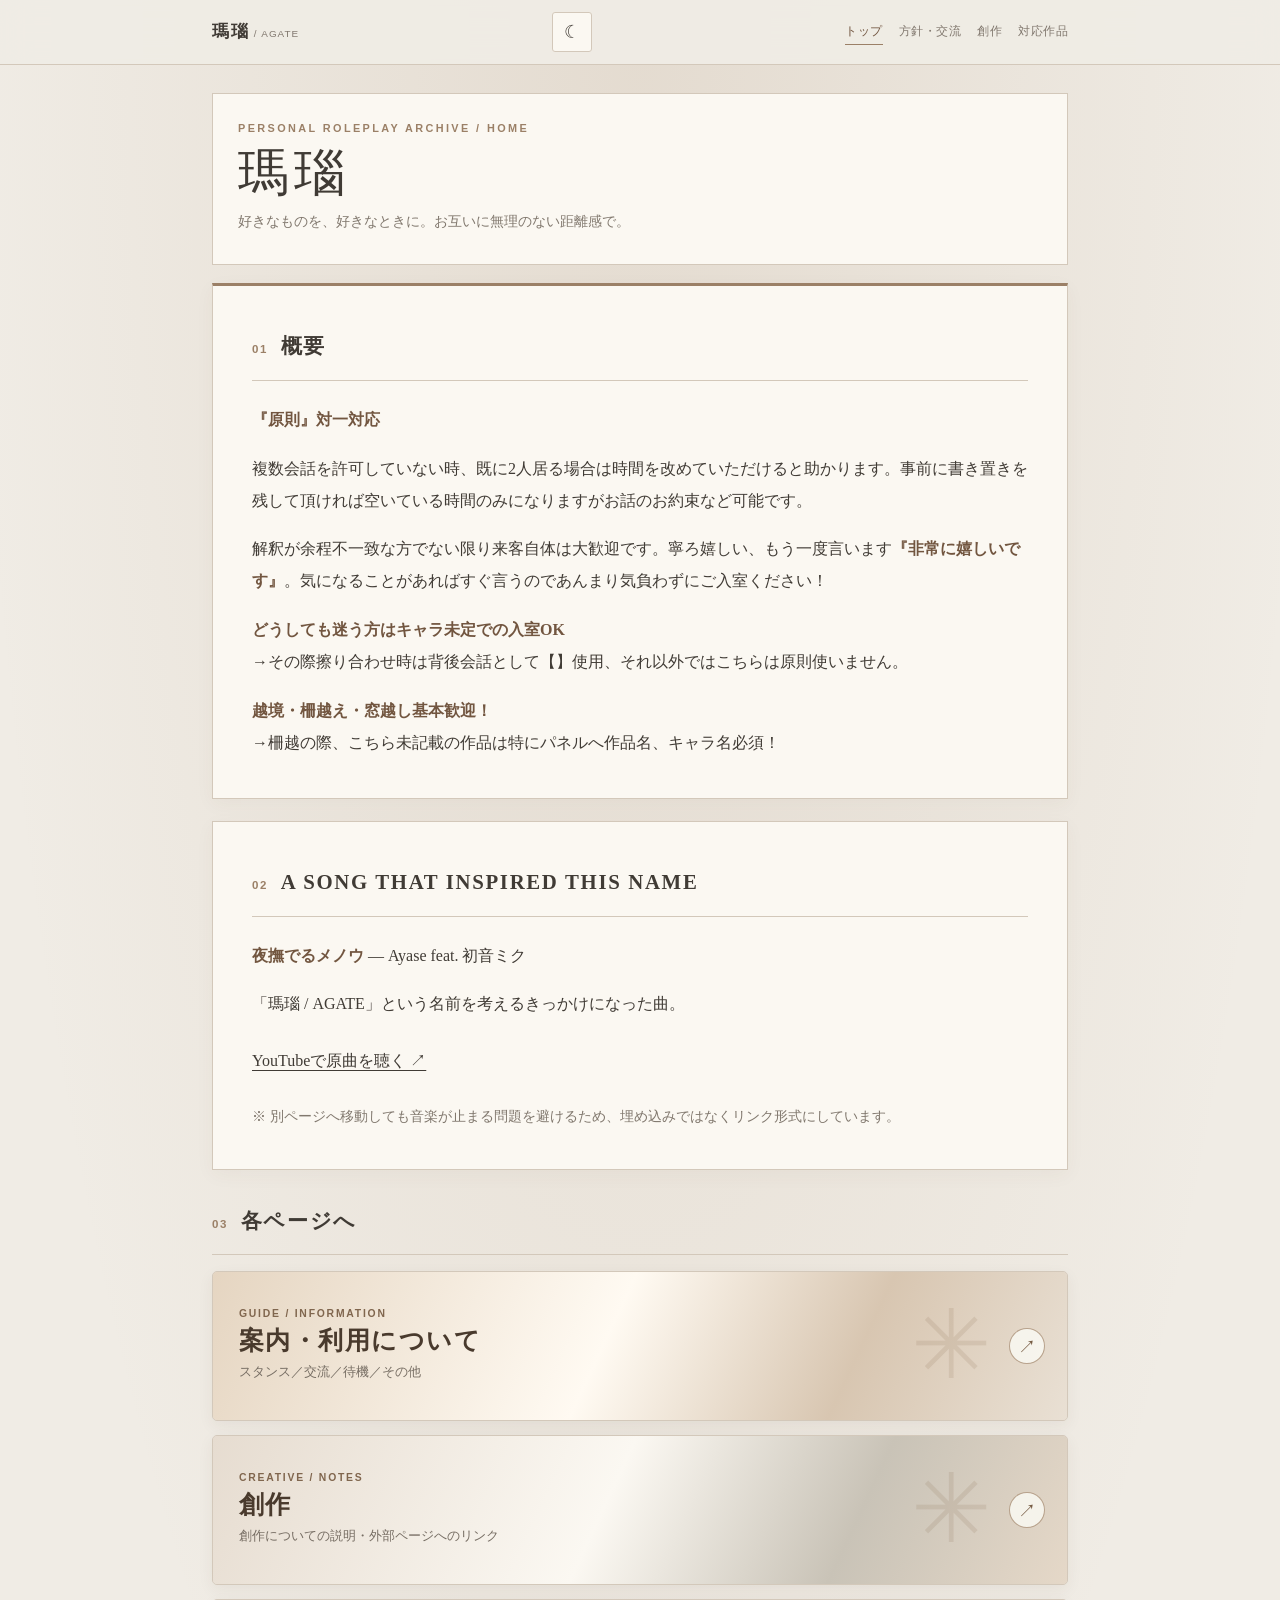
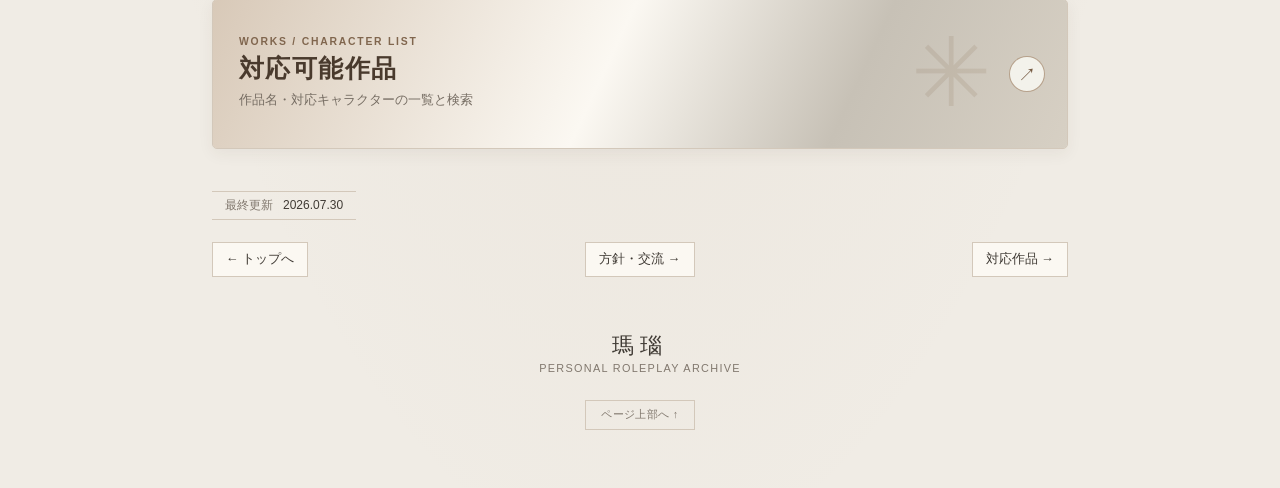
==== commit bd7d38d0: "Add files via upload" ====
--- a/index.html
+++ b/index.html
@@ -1,23 +1,12 @@
 <!doctype html>
 <html lang="ja"><head><meta charset="utf-8"><meta name="viewport" content="width=device-width, initial-scale=1">
-<meta name="theme-color" content="#171923"><meta name="description" content="瑪瑙｜なりきり・交流案内">
-<title>瑪瑙 / AGATE</title><link rel="stylesheet" href="style.css"></head><body>
-<header class="site-header"><div class="header-inner">
-<a class="brand" href="#home" data-view-target="home">瑪瑙<span> / AGATE</span></a>
+<meta name="theme-color" content="#f0eee6"><meta name="description" content="瑪瑙｜なりきり・交流案内">
+<title>瑪瑙 / AGATE</title><link rel="stylesheet" href="style.css"></head>
+<body><header class="site-header"><div class="header-inner">
+<a class="brand" href="index.html">瑪瑙<span> / AGATE</span></a>
 <div class="header-actions"><button class="menu-toggle" id="menuToggle" aria-expanded="false" aria-controls="siteNav">目次 ☰</button><button class="theme-toggle" id="themeToggle" aria-label="ダークモードに切り替え">☾</button></div>
-<nav id="siteNav" class="site-nav" aria-label="サイト内目次">
-<button type="button" data-view-target="home" aria-current="page">トップ</button><button type="button" data-view-target="guide">方針・交流</button><button type="button" data-view-target="creative">創作</button><button type="button" data-view-target="works">対応作品</button>
-</nav></div></header><main id="top">
-<section class="single-view" id="view-home" data-view="home">
-<div class="page-intro home-hero"><div class="hero-copy"><div class="page-kicker">AGATE COLLECTION / AFTER HOURS</div><h1>瑪瑙</h1><p class="hero-subtitle">AGATE</p><p class="hero-tagline">気紛れに、好きな場所へ。</p><p class="hero-small">色も模様も違うものが、ひとつの石の中に。</p></div></div>
-<section class="music-section" id="music" aria-labelledby="music-title">
-<div class="music-section-heading"><span class="section-no">03</span><h2 id="music-title">A SONG THAT INSPIRED THIS NAME</h2></div>
-<div class="music-card">
-  <div class="music-description"><strong>夜撫でるメノウ</strong><span>Ayase / 初音ミク版</span><p>瑪瑙の縞模様のように、違う色や気持ちが重なってひとつになる。名前のイメージにつながった一曲。</p></div>
-  <div class="music-embed"><iframe src="https://www.youtube-nocookie.com/embed/2sHKKjeKfVM?playsinline=1&rel=0" title="Ayase『夜撫でるメノウ』初音ミク版" loading="eager" referrerpolicy="strict-origin-when-cross-origin" allow="accelerometer; clipboard-write; encrypted-media; gyroscope; picture-in-picture; web-share" allowfullscreen></iframe></div>
-</div>
-</section>
-
+<nav id="siteNav" class="site-nav" aria-label="サイト内目次"><a href="index.html" aria-current="page">トップ</a><a href="guide.html">方針・交流</a><a href="creative.html">創作</a><a href="works.html">対応作品</a></nav></div></header>
+<main id="top"><div class="page-intro"><div class="page-kicker">PERSONAL ROLEPLAY ARCHIVE / HOME</div><h1>瑪瑙</h1><p>好きなものを、好きなときに。お互いに無理のない距離感で。</p></div>
 <section class="content-section intro-card" id="about">
 <div class="section-heading"><span class="section-no">01</span><h2>概要</h2></div>
 <p><strong>『原則』対一対応</strong></p>
@@ -25,116 +14,23 @@
 <p>解釈が余程不一致な方でない限り来客自体は大歓迎です。寧ろ嬉しい、もう一度言います<strong>『非常に嬉しいです』</strong>。気になることがあればすぐ言うのであんまり気負わずにご入室ください！</p>
 <p><strong>どうしても迷う方はキャラ未定での入室OK</strong><br/>→その際擦り合わせ時は背後会話として【】使用、それ以外ではこちらは原則使いません。</p>
 <p><strong>越境・柵越え・窓越し基本歓迎！</strong><br/>→柵越の際、こちら未記載の作品は特にパネルへ作品名、キャラ名必須！</p>
-</section><section aria-labelledby="page-entries-title" class="banner-section">
-<div class="banner-section-heading"><span class="section-no">02</span><h2 id="page-entries-title">各ページへ</h2></div>
+</section><section class="content-section music-section" aria-labelledby="music-title" id="music">
+<div class="section-heading"><span class="section-no">02</span><h2 id="music-title">A SONG THAT INSPIRED THIS NAME</h2></div>
+<p><strong>夜撫でるメノウ</strong> — Ayase feat. 初音ミク</p>
+<p>「瑪瑙 / AGATE」という名前を考えるきっかけになった曲。</p>
+<p><a class="text-link" href="https://www.youtube.com/watch?v=2sHKKjeKfVM" target="_blank" rel="noopener noreferrer">YouTubeで原曲を聴く ↗</a></p>
+<p class="small-note">※ 別ページへ移動しても音楽が止まる問題を避けるため、埋め込みではなくリンク形式にしています。</p>
+</section>
+<section class="banner-section" aria-labelledby="page-entries-title">
+<div class="banner-section-heading"><span class="section-no">03</span><h2 id="page-entries-title">各ページへ</h2></div>
 <div class="banner-grid">
-<button class="page-banner banner-guide page-banner-button" data-view-target="guide" type="button"><span class="banner-copy"><span class="banner-kicker">GUIDE / INFORMATION</span><span class="banner-title">案内・利用について</span><span class="banner-description">スタンス／交流／待機／その他</span></span><span aria-hidden="true" class="banner-arrow">↗</span></button>
-<button class="page-banner banner-creative page-banner-button" data-view-target="creative" type="button"><span class="banner-copy"><span class="banner-kicker">CREATIVE / NOTES</span><span class="banner-title">創作</span><span class="banner-description">創作についての説明・外部ページへのリンク</span></span><span aria-hidden="true" class="banner-arrow">↗</span></button>
-<button class="page-banner banner-works page-banner-button" data-view-target="works" type="button"><span class="banner-copy"><span class="banner-kicker">WORKS / CHARACTER LIST</span><span class="banner-title">対応可能作品</span><span class="banner-description">作品名・対応キャラクターの一覧と検索</span></span><span aria-hidden="true" class="banner-arrow">↗</span></button>
+<a class="page-banner banner-guide" href="guide.html"><span class="banner-copy"><span class="banner-kicker">GUIDE / INFORMATION</span><span class="banner-title">案内・利用について</span><span class="banner-description">スタンス／交流／待機／その他</span></span><span class="banner-arrow" aria-hidden="true">↗</span></a>
+<a class="page-banner banner-creative" href="creative.html"><span class="banner-copy"><span class="banner-kicker">CREATIVE / NOTES</span><span class="banner-title">創作</span><span class="banner-description">創作についての説明・外部ページへのリンク</span></span><span class="banner-arrow" aria-hidden="true">↗</span></a>
+<a class="page-banner banner-works" href="works.html"><span class="banner-copy"><span class="banner-kicker">WORKS / CHARACTER LIST</span><span class="banner-title">対応可能作品</span><span class="banner-description">作品名・対応キャラクターの一覧と検索</span></span><span class="banner-arrow" aria-hidden="true">↗</span></a>
 </div>
-</section>
-
-<div class="meta-row home-updated"><span class="meta-label">最終更新</span><time datetime="2026-07-30" id="updatedDate">2026.07.30</time></div>
 
 </section>
-<section class="single-view" id="view-guide" data-view="guide">
-<div class="page-intro"><div class="page-kicker">PERSONAL ROLEPLAY ARCHIVE / GUIDE</div><h1>方針・交流</h1><p>好きなものを、好きなときに。お互いに無理のない距離感で。</p></div>
-<section class="content-section" id="stance">
-<div class="section-heading"><span class="section-no">02</span><h2>スタンスについて</h2></div>
-<div class="prose">
-<p>自分の時間の使い方は自分で決めたいタイプです。誰と遊ぶか、いつ来るか、何をするかもその時々。交流は楽しみたいですが、お互いに無理なく自由な距離感でいられたら嬉しいです。</p>
-<p>部屋主は<strong>その時やりたいものを楽しむ</strong>スタイルでこのサイトにいます。特定の作品を主軸に活動しているわけではありません。交流も大切ですが、活動頻度や優先順位はその時々で変わります。</p>
-<p>背後にはお付き合いしている相手がいます。ロールプレイと現実は分けて楽しんでいるため、<strong>背後恋愛</strong>や<strong>出会い目的</strong>には対応できません。</p>
-<p>過度な依存や独占、一方的に感情を預けられるような関わり方は<strong>苦手</strong>です。また、<strong>被害者意識が強い方、人任せな方、相手への配慮に欠ける方、一方的に与えられることを求めるような関わり方</strong>とは相性が良くないと思っています。</p>
-<p>こちらも精神状態には波があり、必要以上にネガティブな感情へ引っ張られてしまうことがあります。そのため、<strong>自衛</strong>として距離を置いたり、お誘いや交流を控えることがあります。</p>
-<p>思ったことはできるだけ本人に伝えたいタイプです。陰で不満を募らせるより、必要であれば直接話し合えたらと思っています。</p>
-<p>綺麗事かもしれませんが、誰かを嫌いになりたいわけではありません。お互いを尊重しながら、気持ちよく交流できることが一番だと思っています。</p>
-</div>
-</section><section class="content-section" id="name-mark">
-<div class="section-heading"><span class="section-no">03</span><h2>お名前・目印について</h2></div>
-<p>IP表示仕様変更により、以前お越しいただいた方の判別が難しくなっています。</p>
-<p>そのため、初回・再訪問問わず、継続して使用できる目印<strong>（名前表記・トリップ・部屋（自室）名・記号・合言葉など）</strong>をお名前かパネルに付けていただけると助かります。「過去に来たことがある」と分かれば十分です。</p>
-<p>また、文体や会話内容から過去来訪者と判断できる場合は、目印の有無に関わらずこちらの判断で過去のやり取りを踏まえて対応することがあります。</p>
-<p>逆に、毎回初対面としての対応を希望される場合は、参加者パネル等にその旨をご記載ください。<strong>（記載がない場合は通常対応となります）</strong></p>
-<p>※トリップの付け方が分からない場合はお気軽にお聞きください！</p>
-<blockquote><strong>今まで来てくださった目印さん一覧</strong><br/>μ<br/>◆hKQld/97sc</blockquote>
-</section><section class="content-section" id="交流">
-<div class="section-heading"><span class="section-no">04</span><h2>交流について</h2></div>
-<p><strong>3L（BL・GL・NL）歓迎。</strong><br/>えっちな展開も歓迎です。（あまりに特殊な性癖方面は詳しくないかもしれません）</p>
-<p>雑談のみでもロル中心でもOK。その場で相談しながら決めるのも歓迎。</p>
-<p>ただ名前を借りて話すだけというよりは、<strong>ある程度の水準のなりきり解像度</strong>は求めたいです。友人、恋人、同僚、主従、初対面など、関係性の相談もお気軽にどうぞ。</p>
-</section><section class="content-section" id="待機">
-<div class="section-heading"><span class="section-no">05</span><h2>待機について</h2></div>
-<p>待機中は口調拝借したまま背後透け透けで喋りがちです。そのため、完なりや終始キャラ維持を求める方には合わないかもしれません。</p>
-<p>無人時待機、書き置き大歓迎ですがあくまで自室なので<strong>自分の部屋のように扱いすぎる行為（独占的、占有的な使い方）</strong>は御遠慮ください。荒らし対策やあんまり喋られてると返せなかったことが申し訳なくなってしまうが故の取り決めです、ご了承ください。</p>
-</section><section class="content-section" id="other">
-<div class="section-heading"><span class="section-no">06</span><h2>その他</h2></div>
-<p><strong>ゼロイチ通知はご自由に！</strong><br/>こちらも通知を付けているため、反応できるタイミングでふらっと対応する場合があります。</p>
-<p>過去ログ5ページ目突入！ 常時閉めてますが見たい方がいればその都度空けます。全然好き勝手読まれても支障はないのですが多分読みにくいです。</p>
-</section>
-
-</section>
-<section class="single-view" id="view-creative" data-view="creative">
-<div class="page-intro"><div class="page-kicker">PERSONAL ROLEPLAY ARCHIVE / CREATIVE</div><h1>創作</h1><p>好きなものを、好きなときに。お互いに無理のない距離感で。</p></div>
-<section class="content-section" id="創作">
-<div class="section-heading"><span class="section-no">07</span><h2>創作</h2></div>
-<p>この部屋及び別部屋や人様のお部屋にお邪魔する時の姿として使う可能性のある姿をまとめる予定。</p>
-<p>詳細は下記、現在はざっくりしたもののみ。<br/>※まだ全然編集できてません！しばしお待ちを。</p>
-<p><a class="text-link" href="https://writening.net/page?8SPpEe" rel="noopener noreferrer" target="_blank">創作設定（Writening）を開く ↗</a></p>
-</section>
-
-</section>
-<section class="single-view" id="view-works" data-view="works">
-<div class="page-intro"><div class="page-kicker">PERSONAL ROLEPLAY ARCHIVE / WORKS</div><h1>対応可能作品</h1><p>好きなものを、好きなときに。お互いに無理のない距離感で。</p></div>
-<section class="content-section" id="作品">
-<div class="section-heading"><span class="section-no">08</span><h2>対応可能作品</h2></div>
-<p class="muted">作品、キャラ名の順番に深い意味はありません。未記載でもできるキャラ、作品あるかもしれないのでお気軽にご相談ください。</p>
-<p class="muted">キャラの解像度はある程度意識していますが、最近触れていないキャラや久しぶりに動かすキャラを出すこともあります。「性格、立ち回りは把握しているけど知識が少し前で止まっているかも」くらいのことはあるので、その辺りはご容赦ください。</p>
-<label class="search-label" for="characterSearch">キャラクターを検索</label>
-<input autocomplete="off" class="search-input" id="characterSearch" placeholder="例：リムル、猫猫、NRC…" type="search"/>
-<p aria-live="polite" class="search-status" id="searchStatus">作品名・キャラクター名で絞り込めます。</p>
-<div class="works-list" id="worksList">
-<details class="work" open="">
-<summary>転生したらスライムだった件 <span class="work-count">5名</span></summary>
-<p><strong>呼べそう：</strong>リムル／シュナ／ディアブロ／ヴェルドラ／ベニマル</p>
-</details>
-<details class="work" open="">
-<summary>プロジェクトセカイ カラフルステージ feat.初音ミク</summary>
-<p><strong>呼べそう：</strong>各ユニットメンバー／各セカイのバーチャルシンガー</p>
-</details>
-<details class="work" open="">
-<summary>ツイステッドワンダーランド</summary>
-<p><strong>呼べそう：</strong>NRC生徒</p>
-</details>
-<details class="work" open="">
-<summary>SHOW BY ROCK!!</summary>
-<p><strong>呼べそう：</strong>ましゅましゅ／クリクリ／レイジン／どこゆび／プラマジメンバー</p>
-</details>
-<details class="work" open="">
-<summary>呪術廻戦 <span class="work-count">2名</span></summary>
-<p><strong>呼べそう：</strong>釘崎野薔薇、夏油傑</p>
-</details>
-<details class="work" open="">
-<summary>薬屋のひとりごと <span class="work-count">4名</span></summary>
-<p><strong>呼べそう：</strong>猫猫／壬氏／小蘭／子翠</p>
-</details>
-<details class="work" open="">
-<summary>ラブライブ！</summary>
-<p><strong>呼べそう：</strong>μ’s／Aqours／虹ヶ咲</p>
-</details>
-<details class="work" open="">
-<summary>ピュティフィ</summary>
-<p><strong>呼べそう：</strong>天才JKシリーズ、ギャルとオタクの日常シリーズの4人（アンコ、ヒナ、八芽、美月）、まり子 etc</p>
-</details>
-<details class="work" open="">
-<summary>アイカツ！</summary>
-<p><strong>呼べそう：</strong>デミカツ以外のメインキャラクター</p>
-<p>曲は聞いていたものの追おう追おうと思っていたらメインコンテンツが……推しは推せる時に推しましょう（自戒）</p>
-</details>
-</div>
-<p class="small-note">※ 対応作品・キャラクターは必要に応じて追記してください。</p>
-</section>
-
-</section>
-<footer class="site-footer"><p class="footer-title">瑪瑙</p><p>PERSONAL ROLEPLAY ARCHIVE</p><button type="button" class="back-top" id="backTop">ページ上部へ ↑</button></footer></main>
-<button id="floatingTop" class="floating-top" aria-label="ページ上部へ戻る">↑</button><script src="script.js"></script></body></html>+<div class="meta-row home-updated"><span class="meta-label">最終更新</span><time datetime="2026-07-30" id="updatedDate">2026.07.30</time></div>
+<div class="page-links"><a href="index.html">← トップへ</a><a href="guide.html">方針・交流 →</a><a href="works.html">対応作品 →</a></div>
+<footer class="site-footer"><p class="footer-title">瑪瑙</p><p>PERSONAL ROLEPLAY ARCHIVE</p><a href="#top" class="back-top">ページ上部へ ↑</a></footer></main>
+<a id="floatingTop" class="floating-top" href="#top" aria-label="ページ上部へ戻る">↑</a><script src="script.js"></script></body></html>
--- a/style.css
+++ b/style.css
@@ -195,324 +195,13 @@
 :root[data-theme="dark"] .banner-arrow { color:#e3cbb2; background:rgba(43,40,35,.8); border-color:#8d7057; }
 @media(max-width:600px) { .page-banner { min-height:132px; } .banner-copy { padding:18px 52px 18px 17px; max-width:94%; } .banner-kicker { font-size:.58rem; letter-spacing:.12em; } .banner-title { font-size:1.08rem; } .banner-description { font-size:.73rem; } .banner-arrow { right:12px; width:31px; height:31px; } }
 
-/* 瑪瑙 / AGATE — 夜の余韻と天然瑪瑙の縞模様を重ねたテーマ */
-:root {
-  color-scheme: dark;
-  --paper: #171923;
-  --surface: #20222d;
-  --surface-alt: #292b37;
-  --ink: #eee8e2;
-  --muted: #b0adba;
-  --line: #444451;
-  --soft: #3b3948;
-  --accent: #b9a2b4;
-  --accent-strong: #d8c1d0;
-  --field-bg: #1c1e28;
-  --quote-bg: #292733;
-  --header-bg: rgba(23, 25, 35, .93);
-  --shadow: 0 14px 38px rgba(0, 0, 0, .24);
-}
-:root[data-theme="dark"] {
-  color-scheme: dark;
-  --paper: #171923;
-  --surface: #20222d;
-  --surface-alt: #292b37;
-  --ink: #eee8e2;
-  --muted: #b0adba;
-  --line: #444451;
-  --soft: #3b3948;
-  --accent: #b9a2b4;
-  --accent-strong: #d8c1d0;
-  --field-bg: #1c1e28;
-  --quote-bg: #292733;
-  --header-bg: rgba(23, 25, 35, .93);
-  --shadow: 0 14px 38px rgba(0, 0, 0, .24);
-}
-:root[data-theme="light"] {
-  color-scheme: light;
-  --paper: #e9e6e5;
-  --surface: #f6f2ef;
-  --surface-alt: #ddd8dc;
-  --ink: #393641;
-  --muted: #77727f;
-  --line: #c9c1c9;
-  --soft: #e0d7df;
-  --accent: #826b83;
-  --accent-strong: #65516a;
-  --field-bg: #fffdfb;
-  --quote-bg: #eee7ed;
-  --header-bg: rgba(233, 230, 229, .94);
-  --shadow: 0 12px 34px rgba(54, 44, 63, .10);
-}
-body {
-  background:
-    radial-gradient(ellipse at 50% -8%, rgba(126, 113, 148, .23), transparent 34rem),
-    radial-gradient(ellipse at 95% 35%, rgba(129, 91, 109, .09), transparent 27rem),
-    var(--paper);
-}
-.hero {
-  background:
-    radial-gradient(ellipse at 80% 22%, rgba(183, 157, 181, .13), transparent 30%),
-    radial-gradient(ellipse at 92% 22%, transparent 0 17%, rgba(183, 157, 181, .12) 17.3% 17.7%, transparent 18% 23%, rgba(183, 157, 181, .09) 23.3% 23.7%, transparent 24% 30%, rgba(183, 157, 181, .06) 30.3% 30.7%, transparent 31%),
-    linear-gradient(135deg, var(--surface), #242430 60%, var(--surface));
-}
-.hero::before, .hero::after { content: "✧"; color: var(--accent); opacity: .65; }
-.content-section { box-shadow: 0 5px 20px rgba(0, 0, 0, .08); }
-.page-intro {
-  background:
-    radial-gradient(ellipse at 90% 20%, rgba(183, 157, 181, .13), transparent 28%),
-    repeating-radial-gradient(ellipse at 110% 50%, transparent 0 28px, rgba(183, 157, 181, .055) 29px 31px, transparent 32px 47px),
-    var(--surface);
-}
-.banner-section-heading { border-color: var(--line); }
-.page-banner { color: #eee8e2; background: #292b37; border-color: #4b4858; box-shadow: 0 7px 22px rgba(0,0,0,.14); }
-.page-banner::before {
-  background:
-    radial-gradient(ellipse at 85% 15%, rgba(197, 169, 194, .19), transparent 31%),
-    repeating-radial-gradient(ellipse at 105% 45%, transparent 0 22px, rgba(196, 174, 197, .12) 23px 25px, transparent 26px 39px),
-    linear-gradient(110deg, #252733, #30303e 54%, #292a37);
-}
-.banner-guide::before { background-color: #292b37; }
-.banner-creative::before {
-  background:
-    radial-gradient(ellipse at 90% 20%, rgba(170, 145, 169, .20), transparent 30%),
-    repeating-radial-gradient(ellipse at 110% 55%, transparent 0 24px, rgba(190, 168, 189, .12) 25px 27px, transparent 28px 43px),
-    linear-gradient(110deg, #272632, #302d3b 58%, #292a37);
-}
-.banner-works::before {
-  background:
-    radial-gradient(ellipse at 85% 18%, rgba(163, 172, 185, .16), transparent 32%),
-    repeating-radial-gradient(ellipse at 105% 45%, transparent 0 20px, rgba(167, 177, 192, .12) 21px 23px, transparent 24px 38px),
-    linear-gradient(110deg, #252933, #30313d 58%, #282a35);
-}
-.banner-shade { background: linear-gradient(90deg, rgba(32,34,45,.97) 0%, rgba(32,34,45,.91) 48%, rgba(32,34,45,.28) 100%); }
-.banner-kicker { color: #c4afc3; }
-.banner-title { color: #f0e8e7; }
-.banner-description { color: #c0bac5; }
-.banner-arrow { border-color: rgba(194, 169, 192, .55); color: #e0c9dd; background: rgba(30, 31, 43, .84); }
-:root[data-theme="light"] .page-banner { color: #393641; background: #e1dce2; border-color: #c9c1ce; }
-:root[data-theme="light"] .page-banner::before {
-  background:
-    radial-gradient(ellipse at 85% 15%, rgba(167, 139, 166, .18), transparent 31%),
-    repeating-radial-gradient(ellipse at 105% 45%, transparent 0 22px, rgba(127, 102, 132, .12) 23px 25px, transparent 26px 39px),
-    linear-gradient(110deg, #e5dfe5, #f7f1f1 54%, #d8d3df);
-}
-:root[data-theme="light"] .banner-shade { background: linear-gradient(90deg, rgba(246,242,239,.97) 0%, rgba(246,242,239,.91) 48%, rgba(246,242,239,.26) 100%); }
-:root[data-theme="light"] .banner-kicker { color: #715b78; }
-:root[data-theme="light"] .banner-title { color: #393641; }
-:root[data-theme="light"] .banner-description { color: #6e6874; }
-:root[data-theme="light"] .banner-arrow { border-color: rgba(127, 102, 132, .55); color: #65516a; background: rgba(250,247,246,.86); }
-:root[data-theme="light"] .hero { background: radial-gradient(ellipse at 88% 20%, rgba(174, 148, 174, .20), transparent 32%), repeating-radial-gradient(ellipse at 110% 35%, transparent 0 23px, rgba(130, 107, 131, .07) 24px 26px, transparent 27px 41px), var(--surface); }
-@media (prefers-reduced-motion: reduce) {
-  body { transition: none; }
-}
-
-/* Real agate + after-hours mood: banded mineral colors, not merely a dark theme. */
-:root {
-  --paper: #171a22;
-  --surface: #22252d;
-  --surface-alt: #2b3037;
-  --ink: #f0ebe4;
-  --muted: #b8b2b2;
-  --line: #4b4a50;
-  --soft: #41434a;
-  --accent: #b7a4b4;
-  --accent-strong: #e0ceda;
-  --field-bg: #1c1f27;
-  --quote-bg: #2b2932;
-  --header-bg: rgba(23, 26, 34, .94);
-  --shadow: 0 14px 38px rgba(0, 0, 0, .25);
-}
-:root[data-theme="light"] {
-  --paper: #e9e4dd;
-  --surface: #f8f4ed;
-  --surface-alt: #e0d8d0;
-  --ink: #3b3739;
-  --muted: #756e72;
-  --line: #c9bec0;
-  --soft: #d9ced4;
-  --accent: #897889;
-  --accent-strong: #655365;
-  --field-bg: #fffdf8;
-  --quote-bg: #eee6e9;
-  --header-bg: rgba(233, 228, 221, .95);
-  --shadow: 0 12px 32px rgba(67, 51, 61, .10);
-}
-body {
-  background:
-    radial-gradient(ellipse at 15% 4%, rgba(116, 133, 123, .13), transparent 28rem),
-    radial-gradient(ellipse at 95% 18%, rgba(161, 132, 157, .15), transparent 30rem),
-    repeating-linear-gradient(167deg, transparent 0 118px, rgba(208, 194, 190, .025) 119px 120px, transparent 121px 174px),
-    var(--paper);
-}
-.home-hero {
-  display: grid;
-  grid-template-columns: minmax(0, 1.1fr) minmax(190px, .9fr);
-  align-items: center;
-  gap: 14px;
-  min-height: 300px;
-  padding: clamp(24px, 5vw, 46px);
-  overflow: hidden;
-  position: relative;
-  background:
-    radial-gradient(ellipse at 72% 45%, rgba(156, 143, 158, .18), transparent 38%),
-    linear-gradient(135deg, var(--surface) 0%, #292b35 58%, #323039 100%);
-  border-color: #57525d;
-}
-:root[data-theme="light"] .home-hero {
-  background:
-    radial-gradient(ellipse at 78% 42%, rgba(148, 161, 145, .22), transparent 35%),
-    linear-gradient(135deg, #fbf7f0 0%, #e9e0df 58%, #d8d9d0 100%);
-  border-color: var(--line);
-}
-.home-hero .hero-copy { position: relative; z-index: 1; }
-.home-hero .page-kicker { color: #c0aebf; }
-:root[data-theme="light"] .home-hero .page-kicker { color: #766273; }
-.home-hero h1 { color: #f4eee8; margin: 14px 0 0; font-size: clamp(3.3rem, 10vw, 5.7rem); }
-:root[data-theme="light"] .home-hero h1 { color: #39343a; }
-.home-hero .hero-subtitle { color: #d1c2d1; letter-spacing: .25em; }
-:root[data-theme="light"] .home-hero .hero-subtitle { color: #746678; }
-.home-hero .hero-tagline { margin-top: 24px; color: var(--ink); font-size: 1rem; letter-spacing: .08em; }
-.home-hero .hero-small { margin-top: 8px; color: var(--muted); font-size: .8rem; line-height: 1.8; }
-.agate-specimen { display: block; width: min(100%, 300px); justify-self: center; filter: drop-shadow(0 18px 20px rgba(0,0,0,.28)); transform: rotate(3deg); }
-.banner-grid { gap: 12px; }
-.page-banner { border-radius: 4px; }
-.page-banner::before { background:
-  radial-gradient(ellipse at 86% 25%, rgba(174, 153, 172, .18), transparent 30%),
-  repeating-radial-gradient(ellipse at 112% 54%, transparent 0 18px, rgba(201, 183, 198, .12) 19px 21px, transparent 22px 33px),
-  linear-gradient(112deg, #292b34, #34323d 58%, #303b38); }
-.banner-creative::before { background:
-  radial-gradient(ellipse at 84% 20%, rgba(151, 166, 150, .20), transparent 32%),
-  repeating-radial-gradient(ellipse at 110% 52%, transparent 0 20px, rgba(186, 198, 183, .12) 21px 23px, transparent 24px 37px),
-  linear-gradient(112deg, #292f2f, #343b38 60%, #32303a); }
-.banner-works::before { background:
-  radial-gradient(ellipse at 84% 20%, rgba(191, 174, 163, .19), transparent 32%),
-  repeating-radial-gradient(ellipse at 110% 52%, transparent 0 20px, rgba(212, 194, 181, .12) 21px 23px, transparent 24px 37px),
-  linear-gradient(112deg, #343036, #3b343b 60%, #30333b); }
-.banner-kicker { color: #c8b5c8; }
-.banner-title { color: #f2ece6; }
-.banner-description { color: #d0c6c9; }
-.banner-arrow { color: #eadbe8; border-color: #a898aa; background: rgba(28, 29, 37, .86); }
-:root[data-theme="light"] .page-banner { color: #39343a; }
-:root[data-theme="light"] .page-banner::before { background:
-  radial-gradient(ellipse at 86% 25%, rgba(174, 153, 172, .19), transparent 30%),
-  repeating-radial-gradient(ellipse at 112% 54%, transparent 0 18px, rgba(148, 128, 146, .13) 19px 21px, transparent 22px 33px),
-  linear-gradient(112deg, #e4dadd, #f8f1e8 58%, #d5ddd3); }
-:root[data-theme="light"] .banner-creative::before { background: linear-gradient(112deg, #dce3d8, #f8f4ed 58%, #cbd5cd); }
-:root[data-theme="light"] .banner-works::before { background: linear-gradient(112deg, #e6d9d4, #f8f4ed 58%, #d2d1d8); }
-:root[data-theme="light"] .banner-kicker { color: #6e596e; }
-:root[data-theme="light"] .banner-title { color: #39343a; }
-:root[data-theme="light"] .banner-description { color: #6f666d; }
-:root[data-theme="light"] .banner-arrow { color: #655365; border-color: #a89aa9; background: rgba(250,247,242,.9); }
-.music-section { margin-top: 22px; }
-.music-layout { display: grid; grid-template-columns: minmax(0, .85fr) minmax(0, 1.15fr); gap: 22px; align-items: center; }
-.music-eyebrow { color: var(--accent); font: 600 .62rem -apple-system, BlinkMacSystemFont, sans-serif; letter-spacing: .16em; }
-.music-note h3 { font-size: 1.35rem; font-weight: 500; margin: 5px 0 0; letter-spacing: .06em; }
-.music-note h3 + p { color: var(--muted); font-size: .82rem; margin: 0 0 14px; }
-.music-description { font-size: .9rem; line-height: 1.9; }
-.music-link { display: inline-block; padding: 9px 14px; margin: 6px 0 10px; border: 1px solid var(--accent); color: var(--ink); text-decoration: none; font: 600 .82rem -apple-system, BlinkMacSystemFont, sans-serif; }
-.music-link:hover { background: var(--quote-bg); }
-.music-note .small-note { font-size: .72rem; line-height: 1.7; }
-.music-player { overflow: hidden; border: 1px solid var(--line); background: #111; box-shadow: var(--shadow); }
-.music-player iframe { display: block; width: 100%; aspect-ratio: 16 / 9; border: 0; }
-@media (max-width: 620px) {
-  .home-hero { grid-template-columns: 1fr minmax(92px, .42fr); gap: 4px; padding: 26px 18px; min-height: 230px; }
-  .home-hero h1 { font-size: clamp(2.8rem, 12vw, 4rem); letter-spacing: .15em; }
-  .home-hero .page-kicker { font-size: .52rem; letter-spacing: .13em; }
-  .home-hero .hero-tagline { font-size: .88rem; margin-top: 16px; }
-  .home-hero .hero-small { font-size: .68rem; }
-  .agate-specimen { width: 100%; transform: rotate(5deg) scale(1.1); margin-right: -10px; }
-  .music-layout { grid-template-columns: 1fr; gap: 15px; }
-}
-
-
-/* Single-page navigation: the music iframe stays mounted while content views change. */
-[hidden] { display: none !important; }
-.site-nav button { appearance:none; border:0; background:transparent; color:var(--text); padding:8px 10px; font:inherit; cursor:pointer; border-bottom:2px solid transparent; }
-.site-nav button[aria-current="page"] { color:var(--accent-strong); border-bottom-color:var(--accent); }
-.page-banner-button { width:100%; text-align:left; cursor:pointer; font:inherit; }
-.persistent-music { position:fixed; z-index:30; left: max(12px, calc((100vw - 940px)/2)); bottom:12px; width:min(480px, calc(100vw - 24px)); display:grid; grid-template-columns:minmax(0,1fr) 190px 28px; align-items:center; gap:12px; padding:10px; border:1px solid var(--line); border-radius:14px; background:var(--surface); color:var(--text); box-shadow:0 8px 30px rgba(0,0,0,.28); }
-.persistent-music-label { min-width:0; display:flex; flex-direction:column; gap:3px; font-size:.75rem; line-height:1.35; }
-.persistent-music-label strong { font-size:.9rem; }
-.persistent-music-label a { color:var(--accent-strong); text-decoration:none; margin-top:3px; }
-.music-mini-kicker { color:var(--muted); font-size:.58rem; letter-spacing:.06em; }
-.persistent-player { overflow:hidden; background:#111; border-radius:7px; }
-.persistent-player iframe { display:block; width:100%; aspect-ratio:16/9; border:0; }
-.music-collapse { align-self:start; border:1px solid var(--line); border-radius:50%; background:var(--surface); color:var(--text); width:28px; height:28px; cursor:pointer; }
-.persistent-music.is-collapsed { width:auto; grid-template-columns:minmax(0,1fr) 28px; }
-.persistent-music.is-collapsed .persistent-player { display:none; }
-.persistent-music.is-collapsed .persistent-music-label > :not(strong) { display:none; }
-body { padding-bottom:140px; }
-@media (max-width:600px) {
- .site-nav button { padding:10px 8px; text-align:left; width:100%; }
- .persistent-music { left:8px; bottom:8px; width:calc(100vw - 16px); grid-template-columns:minmax(0,1fr) 150px 26px; gap:8px; padding:8px; border-radius:12px; }
- .persistent-music-label { font-size:.68rem; }
- .persistent-music-label strong { font-size:.82rem; }
- .music-mini-kicker { font-size:.5rem; }
- .music-collapse { width:26px; height:26px; }
- body { padding-bottom:120px; }
-}
-
-
-/* v6 usability fixes: accessible player controls and floating back-to-top button. */
-.persistent-music { grid-template-columns: minmax(0, 1fr) 210px 42px; }
-.music-collapse {
-  position: relative;
-  z-index: 3;
-  align-self: center;
-  justify-self: center;
-  display: inline-flex;
+
+/* v8 navigation and back-to-top reliability */
+.floating-top {
+  display: flex;
   align-items: center;
   justify-content: center;
-  width: 40px;
-  height: 40px;
-  min-width: 40px;
-  min-height: 40px;
-  font-size: 1.25rem;
+  text-decoration: none;
   line-height: 1;
-  touch-action: manipulation;
-}
-.persistent-music.is-collapsed {
-  width: auto;
-  max-width: calc(100vw - 24px);
-  grid-template-columns: minmax(0, 1fr) 40px;
-  gap: 10px;
-}
-.persistent-music.is-collapsed .music-collapse { align-self: center; }
-.music-inline-hint { color: var(--muted); margin-top: 3px; font-size: .72rem; }
-.floating-top { z-index: 40; bottom: 160px; right: 16px; }
-.persistent-music.is-collapsed ~ .floating-top { bottom: 78px; }
-@media (max-width: 600px) {
-  .persistent-music {
-    grid-template-columns: minmax(0, 1fr) minmax(130px, 42%) 40px;
-    gap: 7px;
-    padding: 8px;
-  }
-  .persistent-music.is-collapsed {
-    grid-template-columns: minmax(0, 1fr) 40px;
-  }
-  .persistent-player iframe { width: 100%; aspect-ratio: 16 / 9; }
-  .music-collapse { width: 40px; height: 40px; }
-  .floating-top { bottom: 150px; right: 14px; }
-  .persistent-music.is-collapsed ~ .floating-top { bottom: 76px; }
-}
-
-
-/* B layout: one continuous page; the home and inline YouTube player stay mounted while scrolling. */
-.single-view { display:block; }
-#view-guide, #view-creative, #view-works { margin-top: 26px; scroll-margin-top: 92px; }
-#view-home { scroll-margin-top: 88px; }
-.music-section { margin: 24px 0 28px; padding: clamp(18px, 4vw, 30px); border: 1px solid var(--line); background: var(--surface); box-shadow: var(--shadow); }
-.music-section-heading { display:flex; flex-wrap:wrap; align-items:baseline; gap:12px; border-bottom:1px solid var(--line); padding-bottom:12px; margin-bottom:18px; }
-.music-section-heading h2 { font:600 clamp(.9rem, 3vw, 1.1rem) -apple-system, BlinkMacSystemFont, sans-serif; letter-spacing:.08em; }
-.music-card { display:grid; grid-template-columns:minmax(0, .8fr) minmax(0, 1.2fr); gap:22px; align-items:center; }
-.music-description { display:flex; flex-direction:column; gap:5px; }
-.music-description strong { font-size:1.12rem; }
-.music-description span { color:var(--muted); font: .78rem -apple-system, BlinkMacSystemFont, sans-serif; }
-.music-description p { margin:10px 0 0; color:var(--muted); font-size:.85rem; line-height:1.8; }
-.music-embed { overflow:hidden; border-radius:5px; background:#111; }
-.music-embed iframe { display:block; width:100%; aspect-ratio:16 / 9; border:0; }
-/* The old fixed player is no longer used in the scrolling layout. */
-.persistent-music { display:none !important; }
-body { padding-bottom: 30px; }
-@media(max-width:600px) { .music-card { grid-template-columns:1fr; gap:14px; } .music-section { margin:18px 0 22px; padding:17px 14px; } }
+}
+.music-section .text-link { display: inline-block; margin: 8px 0; }
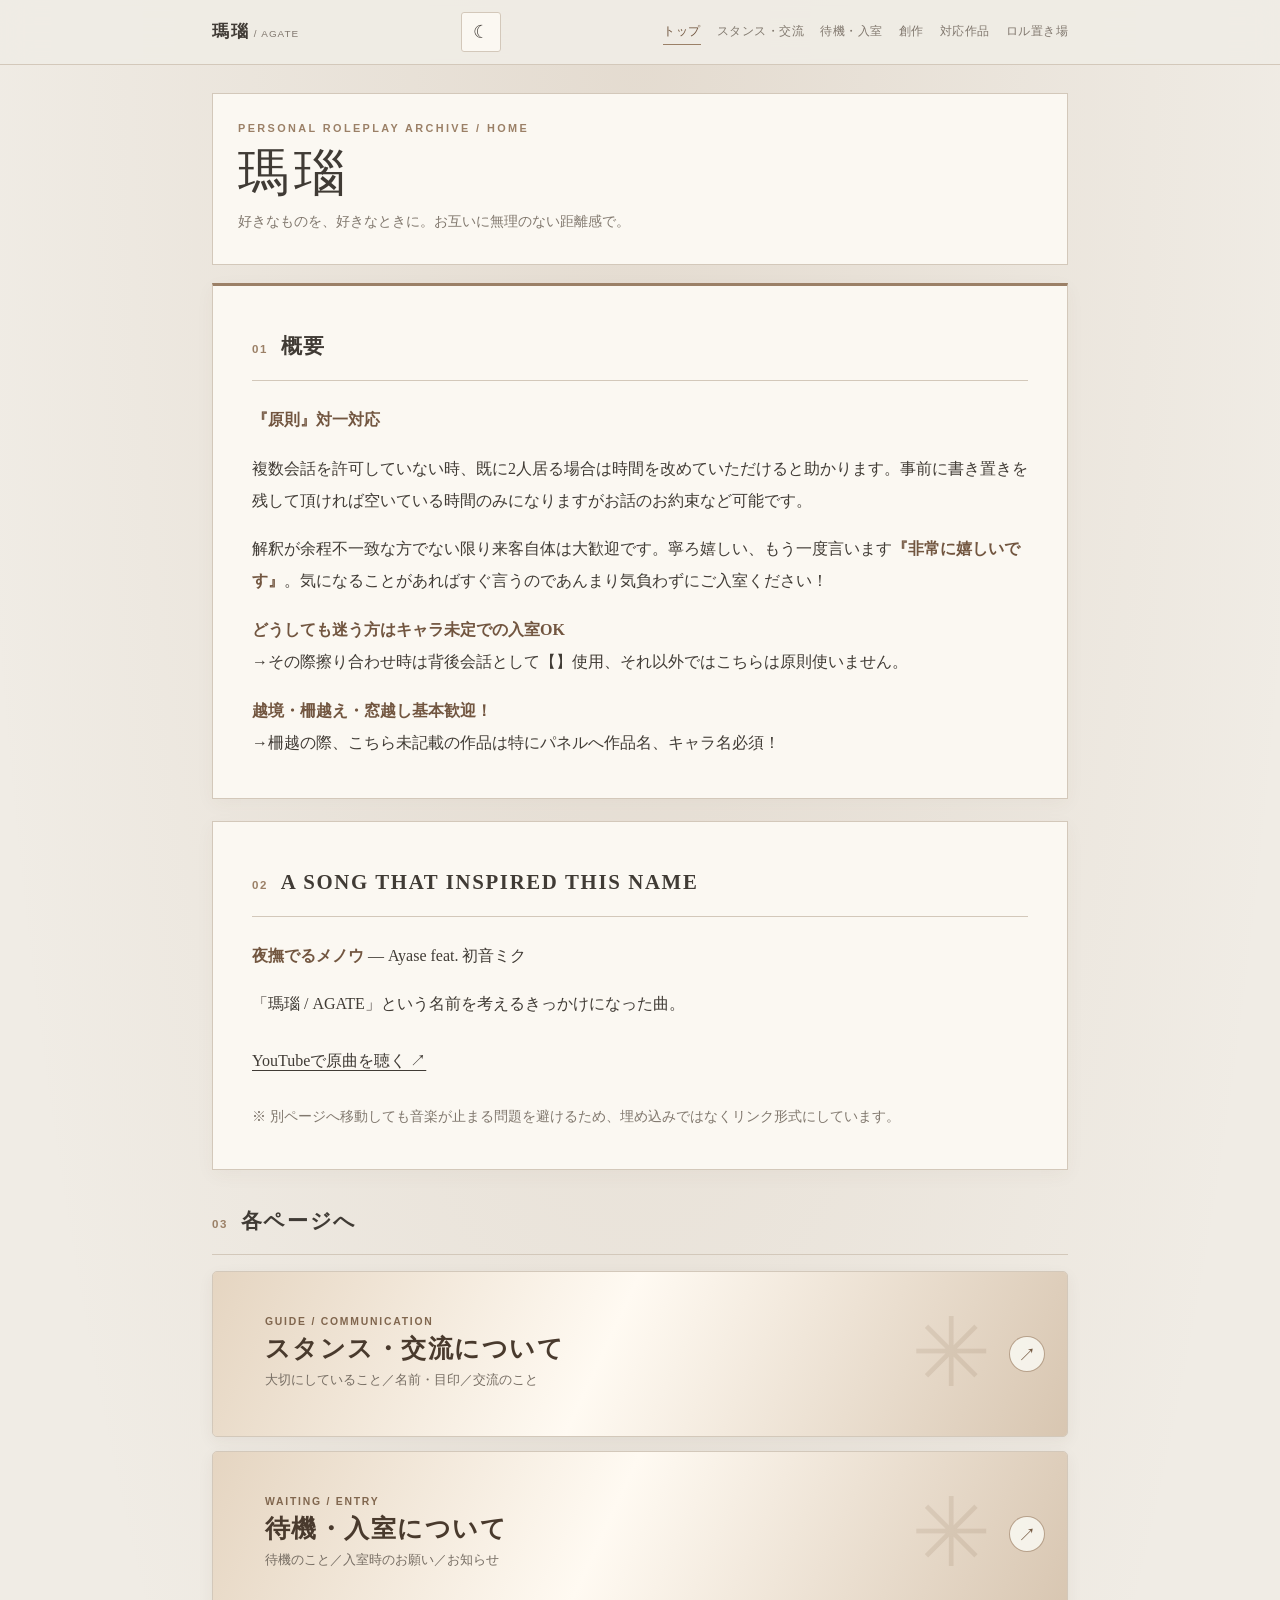
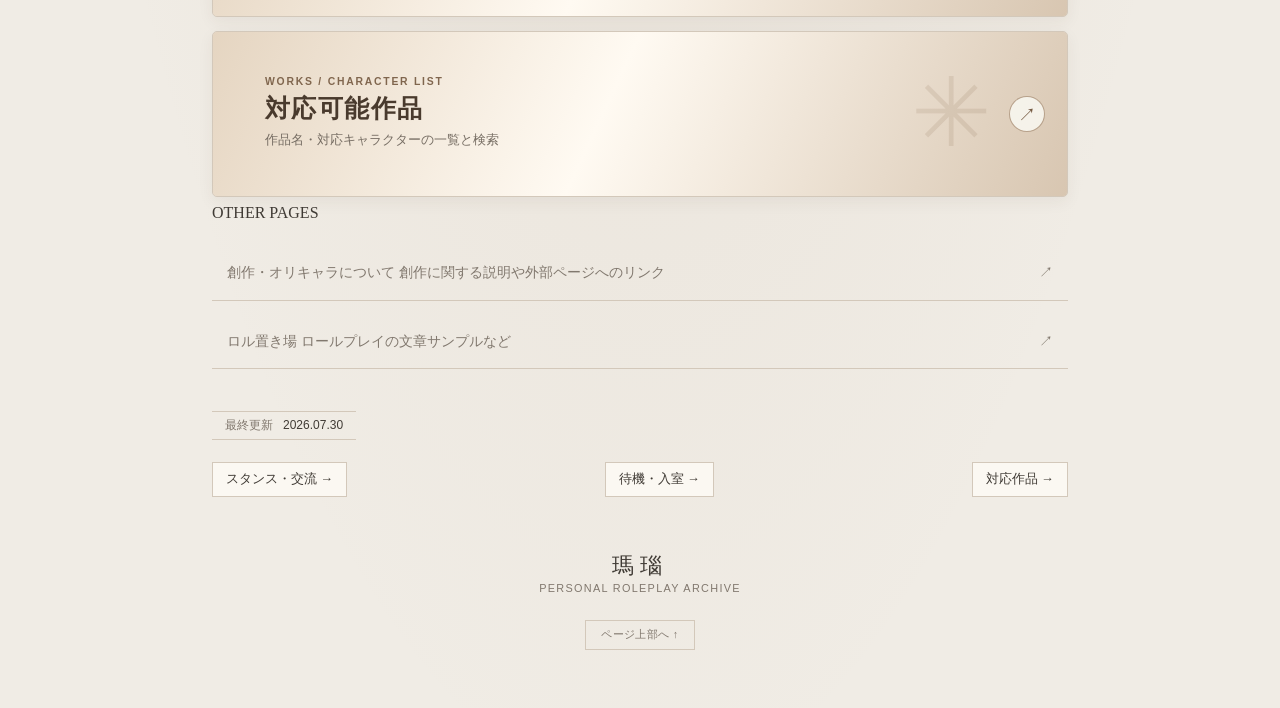
==== commit 05ea81fa: "Update index.html" ====
--- a/index.html
+++ b/index.html
@@ -1,36 +1,154 @@
 <!doctype html>
-<html lang="ja"><head><meta charset="utf-8"><meta name="viewport" content="width=device-width, initial-scale=1">
-<meta name="theme-color" content="#f0eee6"><meta name="description" content="瑪瑙｜なりきり・交流案内">
-<title>瑪瑙 / AGATE</title><link rel="stylesheet" href="style.css"></head>
-<body><header class="site-header"><div class="header-inner">
-<a class="brand" href="index.html">瑪瑙<span> / AGATE</span></a>
-<div class="header-actions"><button class="menu-toggle" id="menuToggle" aria-expanded="false" aria-controls="siteNav">目次 ☰</button><button class="theme-toggle" id="themeToggle" aria-label="ダークモードに切り替え">☾</button></div>
-<nav id="siteNav" class="site-nav" aria-label="サイト内目次"><a href="index.html" aria-current="page">トップ</a><a href="guide.html">方針・交流</a><a href="creative.html">創作</a><a href="works.html">対応作品</a></nav></div></header>
-<main id="top"><div class="page-intro"><div class="page-kicker">PERSONAL ROLEPLAY ARCHIVE / HOME</div><h1>瑪瑙</h1><p>好きなものを、好きなときに。お互いに無理のない距離感で。</p></div>
-<section class="content-section intro-card" id="about">
-<div class="section-heading"><span class="section-no">01</span><h2>概要</h2></div>
-<p><strong>『原則』対一対応</strong></p>
-<p>複数会話を許可していない時、既に2人居る場合は時間を改めていただけると助かります。事前に書き置きを残して頂ければ空いている時間のみになりますがお話のお約束など可能です。</p>
-<p>解釈が余程不一致な方でない限り来客自体は大歓迎です。寧ろ嬉しい、もう一度言います<strong>『非常に嬉しいです』</strong>。気になることがあればすぐ言うのであんまり気負わずにご入室ください！</p>
-<p><strong>どうしても迷う方はキャラ未定での入室OK</strong><br/>→その際擦り合わせ時は背後会話として【】使用、それ以外ではこちらは原則使いません。</p>
-<p><strong>越境・柵越え・窓越し基本歓迎！</strong><br/>→柵越の際、こちら未記載の作品は特にパネルへ作品名、キャラ名必須！</p>
-</section><section class="content-section music-section" aria-labelledby="music-title" id="music">
-<div class="section-heading"><span class="section-no">02</span><h2 id="music-title">A SONG THAT INSPIRED THIS NAME</h2></div>
-<p><strong>夜撫でるメノウ</strong> — Ayase feat. 初音ミク</p>
-<p>「瑪瑙 / AGATE」という名前を考えるきっかけになった曲。</p>
-<p><a class="text-link" href="https://www.youtube.com/watch?v=2sHKKjeKfVM" target="_blank" rel="noopener noreferrer">YouTubeで原曲を聴く ↗</a></p>
-<p class="small-note">※ 別ページへ移動しても音楽が止まる問題を避けるため、埋め込みではなくリンク形式にしています。</p>
-</section>
-<section class="banner-section" aria-labelledby="page-entries-title">
-<div class="banner-section-heading"><span class="section-no">03</span><h2 id="page-entries-title">各ページへ</h2></div>
-<div class="banner-grid">
-<a class="page-banner banner-guide" href="guide.html"><span class="banner-copy"><span class="banner-kicker">GUIDE / INFORMATION</span><span class="banner-title">案内・利用について</span><span class="banner-description">スタンス／交流／待機／その他</span></span><span class="banner-arrow" aria-hidden="true">↗</span></a>
-<a class="page-banner banner-creative" href="creative.html"><span class="banner-copy"><span class="banner-kicker">CREATIVE / NOTES</span><span class="banner-title">創作</span><span class="banner-description">創作についての説明・外部ページへのリンク</span></span><span class="banner-arrow" aria-hidden="true">↗</span></a>
-<a class="page-banner banner-works" href="works.html"><span class="banner-copy"><span class="banner-kicker">WORKS / CHARACTER LIST</span><span class="banner-title">対応可能作品</span><span class="banner-description">作品名・対応キャラクターの一覧と検索</span></span><span class="banner-arrow" aria-hidden="true">↗</span></a>
-</div>
+<html lang="ja">
+<head>
+  <meta charset="utf-8">
+  <meta name="viewport" content="width=device-width, initial-scale=1">
+  <meta name="theme-color" content="#f0eee6">
+  <meta name="description" content="瑪瑙｜なりきり・交流案内">
+  <title>瑪瑙 / AGATE</title>
+  <link rel="stylesheet" href="style.css">
+</head>
 
-</section>
-<div class="meta-row home-updated"><span class="meta-label">最終更新</span><time datetime="2026-07-30" id="updatedDate">2026.07.30</time></div>
-<div class="page-links"><a href="index.html">← トップへ</a><a href="guide.html">方針・交流 →</a><a href="works.html">対応作品 →</a></div>
-<footer class="site-footer"><p class="footer-title">瑪瑙</p><p>PERSONAL ROLEPLAY ARCHIVE</p><a href="#top" class="back-top">ページ上部へ ↑</a></footer></main>
-<a id="floatingTop" class="floating-top" href="#top" aria-label="ページ上部へ戻る">↑</a><script src="script.js"></script></body></html>+<body>
+  <header class="site-header">
+    <div class="header-inner">
+      <a class="brand" href="index.html">瑪瑙<span> / AGATE</span></a>
+
+      <div class="header-actions">
+        <button class="menu-toggle" id="menuToggle" aria-expanded="false" aria-controls="siteNav">目次 ☰</button>
+        <button class="theme-toggle" id="themeToggle" aria-label="ダークモードに切り替え">☾</button>
+      </div>
+
+      <nav id="siteNav" class="site-nav" aria-label="サイト内目次">
+        <a href="index.html" aria-current="page">トップ</a>
+        <a href="guide.html">スタンス・交流</a>
+        <a href="waiting.html">待機・入室</a>
+        <a href="creative.html">創作</a>
+        <a href="works.html">対応作品</a>
+        <a href="rol.html">ロル置き場</a>
+      </nav>
+    </div>
+  </header>
+
+  <main id="top">
+    <div class="page-intro">
+      <div class="page-kicker">PERSONAL ROLEPLAY ARCHIVE / HOME</div>
+      <h1>瑪瑙</h1>
+      <p>好きなものを、好きなときに。お互いに無理のない距離感で。</p>
+    </div>
+
+    <section class="content-section intro-card" id="about">
+      <div class="section-heading">
+        <span class="section-no">01</span>
+        <h2>概要</h2>
+      </div>
+
+      <p><strong>『原則』対一対応</strong></p>
+
+      <p>複数会話を許可していない時、既に2人居る場合は時間を改めていただけると助かります。事前に書き置きを残して頂ければ空いている時間のみになりますがお話のお約束など可能です。</p>
+
+      <p>解釈が余程不一致な方でない限り来客自体は大歓迎です。寧ろ嬉しい、もう一度言います<strong>『非常に嬉しいです』</strong>。気になることがあればすぐ言うのであんまり気負わずにご入室ください！</p>
+
+      <p>
+        <strong>どうしても迷う方はキャラ未定での入室OK</strong><br>
+        →その際擦り合わせ時は背後会話として【】使用、それ以外ではこちらは原則使いません。
+      </p>
+
+      <p>
+        <strong>越境・柵越え・窓越し基本歓迎！</strong><br>
+        →柵越の際、こちら未記載の作品は特にパネルへ作品名、キャラ名必須！
+      </p>
+    </section>
+
+    <section class="content-section music-section" aria-labelledby="music-title" id="music">
+      <div class="section-heading">
+        <span class="section-no">02</span>
+        <h2 id="music-title">A SONG THAT INSPIRED THIS NAME</h2>
+      </div>
+
+      <p><strong>夜撫でるメノウ</strong> — Ayase feat. 初音ミク</p>
+      <p>「瑪瑙 / AGATE」という名前を考えるきっかけになった曲。</p>
+      <p>
+        <a class="text-link" href="https://www.youtube.com/watch?v=2sHKKjeKfVM" target="_blank" rel="noopener noreferrer">YouTubeで原曲を聴く ↗</a>
+      </p>
+      <p class="small-note">※ 別ページへ移動しても音楽が止まる問題を避けるため、埋め込みではなくリンク形式にしています。</p>
+    </section>
+
+    <section class="banner-section" aria-labelledby="page-entries-title">
+      <div class="banner-section-heading">
+        <span class="section-no">03</span>
+        <h2 id="page-entries-title">各ページへ</h2>
+      </div>
+
+      <div class="banner-grid">
+        <a class="page-banner banner-guide" href="guide.html">
+          <span class="banner-copy">
+            <span class="banner-kicker">GUIDE / COMMUNICATION</span>
+            <span class="banner-title">スタンス・交流について</span>
+            <span class="banner-description">大切にしていること／名前・目印／交流のこと</span>
+          </span>
+          <span class="banner-arrow" aria-hidden="true">↗</span>
+        </a>
+
+        <a class="page-banner banner-waiting" href="waiting.html">
+          <span class="banner-copy">
+            <span class="banner-kicker">WAITING / ENTRY</span>
+            <span class="banner-title">待機・入室について</span>
+            <span class="banner-description">待機のこと／入室時のお願い／お知らせ</span>
+          </span>
+          <span class="banner-arrow" aria-hidden="true">↗</span>
+        </a>
+
+        <a class="page-banner banner-works" href="works.html">
+          <span class="banner-copy">
+            <span class="banner-kicker">WORKS / CHARACTER LIST</span>
+            <span class="banner-title">対応可能作品</span>
+            <span class="banner-description">作品名・対応キャラクターの一覧と検索</span>
+          </span>
+          <span class="banner-arrow" aria-hidden="true">↗</span>
+        </a>
+      </div>
+
+      <div class="minor-page-links">
+        <p class="minor-page-heading">OTHER PAGES</p>
+
+        <a class="minor-page-link" href="creative.html">
+          <span>
+            <span class="minor-page-title">創作・オリキャラについて</span>
+            <span class="minor-page-description">創作に関する説明や外部ページへのリンク</span>
+          </span>
+          <span aria-hidden="true">↗</span>
+        </a>
+
+        <a class="minor-page-link" href="rol.html">
+          <span>
+            <span class="minor-page-title">ロル置き場</span>
+            <span class="minor-page-description">ロールプレイの文章サンプルなど</span>
+          </span>
+          <span aria-hidden="true">↗</span>
+        </a>
+      </div>
+    </section>
+
+    <div class="meta-row home-updated">
+      <span class="meta-label">最終更新</span>
+      <time datetime="2026-07-30" id="updatedDate">2026.07.30</time>
+    </div>
+
+    <div class="page-links">
+      <a href="guide.html">スタンス・交流 →</a>
+      <a href="waiting.html">待機・入室 →</a>
+      <a href="works.html">対応作品 →</a>
+    </div>
+
+    <footer class="site-footer">
+      <p class="footer-title">瑪瑙</p>
+      <p>PERSONAL ROLEPLAY ARCHIVE</p>
+      <a href="#top" class="back-top">ページ上部へ ↑</a>
+    </footer>
+  </main>
+
+  <a id="floatingTop" class="floating-top" href="#top" aria-label="ページ上部へ戻る">↑</a>
+  <script src="script.js"></script>
+</body>
+</html>
--- a/style.css
+++ b/style.css
@@ -205,3 +205,37 @@
   line-height: 1;
 }
 .music-section .text-link { display: inline-block; margin: 8px 0; }
+/* バナー表示の確認用・既存デザインを維持 */
+.banner-grid {
+  display: grid !important;
+  grid-template-columns: 1fr;
+  gap: 14px;
+}
+
+.page-banner {
+  display: flex !important;
+  position: relative;
+  min-height: 150px;
+  padding: 22px 26px;
+  overflow: hidden;
+  background: var(--surface-alt);
+  border: 1px solid var(--line);
+  text-decoration: none;
+}
+
+.page-banner::before {
+  content: "";
+  position: absolute;
+  inset: 0;
+  z-index: -1;
+  background: linear-gradient(115deg, #e5d5c1, #fffaf2 46%, #d8c6b1);
+}
+
+.banner-copy {
+  position: relative;
+  z-index: 1;
+}
+
+.banner-arrow {
+  z-index: 1;
+}
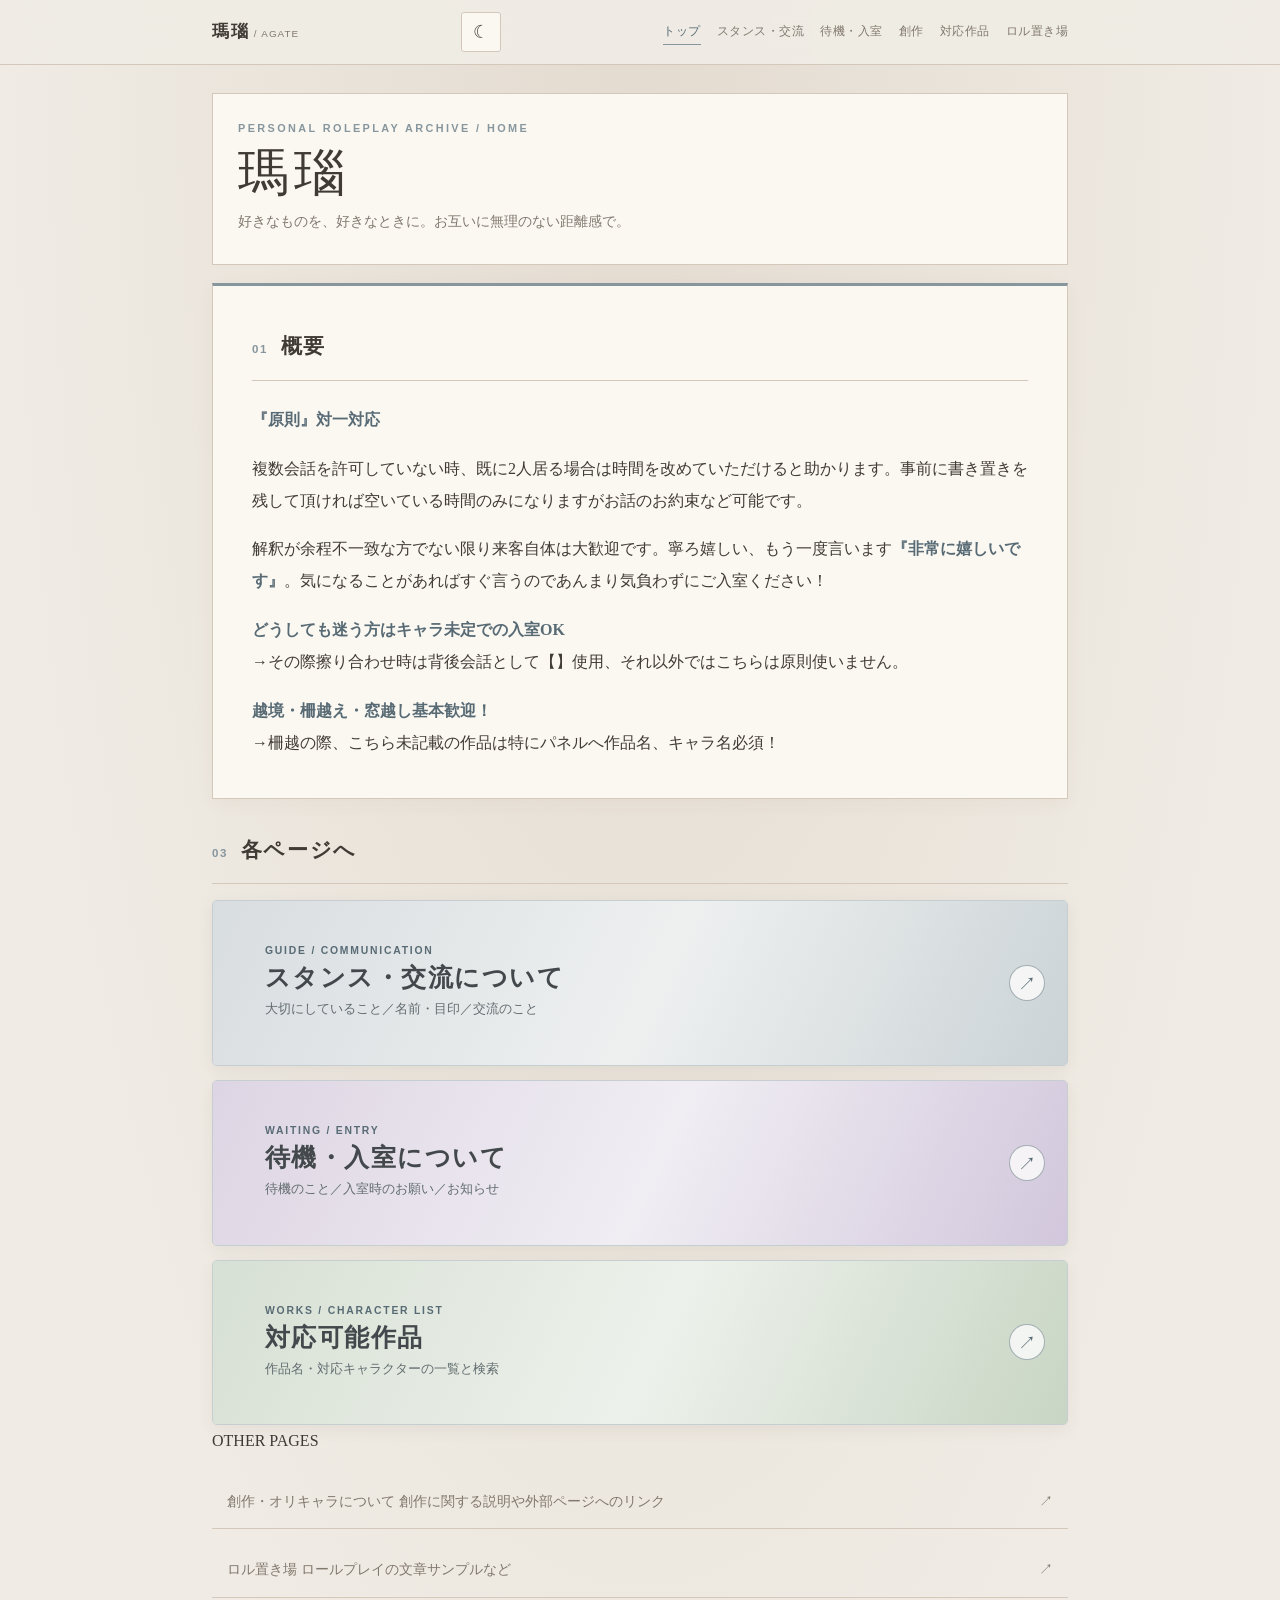
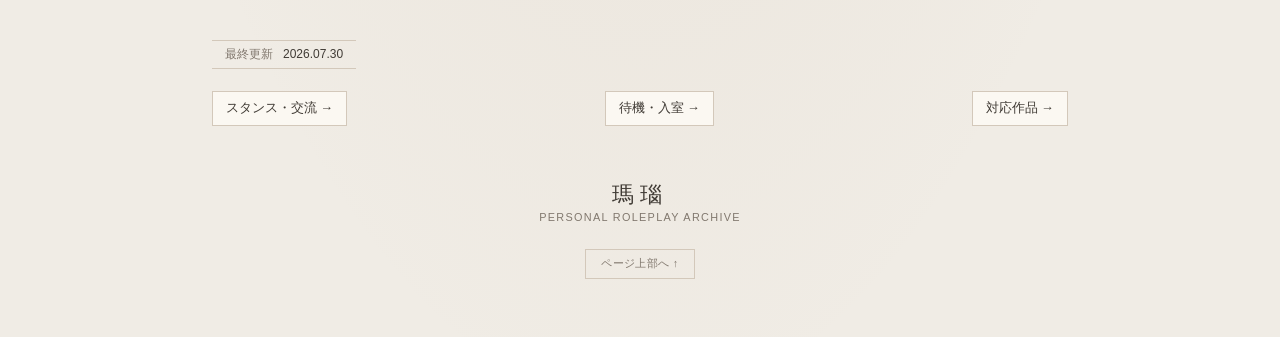
==== commit d1a538bd: "Remove music section from index.html" ====
--- a/index.html
+++ b/index.html
@@ -60,19 +60,7 @@
       </p>
     </section>
 
-    <section class="content-section music-section" aria-labelledby="music-title" id="music">
-      <div class="section-heading">
-        <span class="section-no">02</span>
-        <h2 id="music-title">A SONG THAT INSPIRED THIS NAME</h2>
-      </div>
-
-      <p><strong>夜撫でるメノウ</strong> — Ayase feat. 初音ミク</p>
-      <p>「瑪瑙 / AGATE」という名前を考えるきっかけになった曲。</p>
-      <p>
-        <a class="text-link" href="https://www.youtube.com/watch?v=2sHKKjeKfVM" target="_blank" rel="noopener noreferrer">YouTubeで原曲を聴く ↗</a>
-      </p>
-      <p class="small-note">※ 別ページへ移動しても音楽が止まる問題を避けるため、埋め込みではなくリンク形式にしています。</p>
-    </section>
+    
 
     <section class="banner-section" aria-labelledby="page-entries-title">
       <div class="banner-section-heading">
--- a/style.css
+++ b/style.css
@@ -239,3 +239,186 @@
 .banner-arrow {
   z-index: 1;
 }
+/* ========================================
+   瑪瑙 / AGATE
+   アクセントカラー調整：落ち着いたくすみカラー
+   既存のレイアウト・機能は維持
+======================================== */
+
+/* 全体のアクセントカラー */
+:root {
+  --accent: #87969d;
+  --accent-strong: #586b75;
+  --soft: #e1e6e7;
+}
+
+/* ダークモードのアクセントカラー */
+:root[data-theme="dark"] {
+  --accent: #a9bac1;
+  --accent-strong: #d0dce0;
+  --soft: #414c50;
+}
+
+/* バナー共通 */
+.page-banner {
+  color: #42484b;
+  background: #e1e4e5;
+  border-color: #c7ced1;
+}
+
+.page-banner::before {
+  background: linear-gradient(
+    115deg,
+    #d8dde0,
+    #eef0f0 52%,
+    #cbd3d6
+  );
+}
+
+.page-banner::after {
+  color: rgba(83, 104, 113, .12);
+}
+
+/* 方針・交流 */
+.banner-guide::before,
+.banner-name::before {
+  background: linear-gradient(
+    115deg,
+    #d8dde0,
+    #eef0f0 52%,
+    #cbd3d6
+  );
+}
+
+/* 待機・入室 */
+.banner-waiting::before {
+  background: linear-gradient(
+    115deg,
+    #ddd5e3,
+    #f0edf3 52%,
+    #d2c7dc
+  );
+}
+
+/* 対応可能作品 */
+.banner-works::before {
+  background: linear-gradient(
+    115deg,
+    #d7e0d4,
+    #edf1eb 52%,
+    #c8d5c4
+  );
+}
+
+/* バナー内の文字・矢印 */
+.banner-kicker {
+  color: #586b75;
+}
+
+.banner-title {
+  color: #42484b;
+}
+
+.banner-description {
+  color: #626c70;
+}
+
+.banner-arrow {
+  color: #586b75;
+  background: rgba(250, 250, 248, .86);
+  border-color: rgba(110, 129, 137, .6);
+}
+
+/* 小さなリンク：控えめなグレージュ */
+.minor-page-link {
+  color: var(--muted);
+  border-bottom-color: var(--line);
+}
+
+.minor-page-link:hover {
+  color: var(--accent-strong);
+  border-bottom-color: var(--accent);
+}
+
+/* ページ間リンク・上部へ戻るリンク */
+.page-links a,
+.back-top {
+  transition:
+    color .2s ease,
+    border-color .2s ease,
+    background-color .2s ease;
+}
+
+.page-links a:hover,
+.back-top:hover {
+  color: var(--accent-strong);
+  border-color: var(--accent);
+  background: var(--surface-alt);
+}
+
+/* ダークモードのバナー */
+:root[data-theme="dark"] .page-banner {
+  color: #e8e9e8;
+  border-color: #596166;
+}
+
+:root[data-theme="dark"] .page-banner::before {
+  background: linear-gradient(
+    115deg,
+    #39454b,
+    #303a40 52%,
+    #465158
+  );
+}
+
+:root[data-theme="dark"] .banner-guide::before,
+:root[data-theme="dark"] .banner-name::before {
+  background: linear-gradient(
+    115deg,
+    #39454b,
+    #303a40 52%,
+    #465158
+  );
+}
+
+:root[data-theme="dark"] .banner-waiting::before {
+  background: linear-gradient(
+    115deg,
+    #463f4d,
+    #38333f 52%,
+    #51475a
+  );
+}
+
+:root[data-theme="dark"] .banner-works::before {
+  background: linear-gradient(
+    115deg,
+    #39463b,
+    #303a32 52%,
+    #465448
+  );
+}
+
+:root[data-theme="dark"] .banner-kicker {
+  color: #d1dce0;
+}
+
+:root[data-theme="dark"] .banner-title {
+  color: #f0f0ed;
+}
+
+:root[data-theme="dark"] .banner-description {
+  color: #d1d1ce;
+}
+
+:root[data-theme="dark"] .banner-arrow {
+  color: #d5e0e3;
+  background: rgba(40, 43, 44, .86);
+  border-color: #71828a;
+}
+
+/* 縞模様などの装飾は追加しない */
+/* 瑪瑙 / AGATE｜バナーの＊装飾を非表示 */
+.page-banner::after {
+content: none !important;
+}
